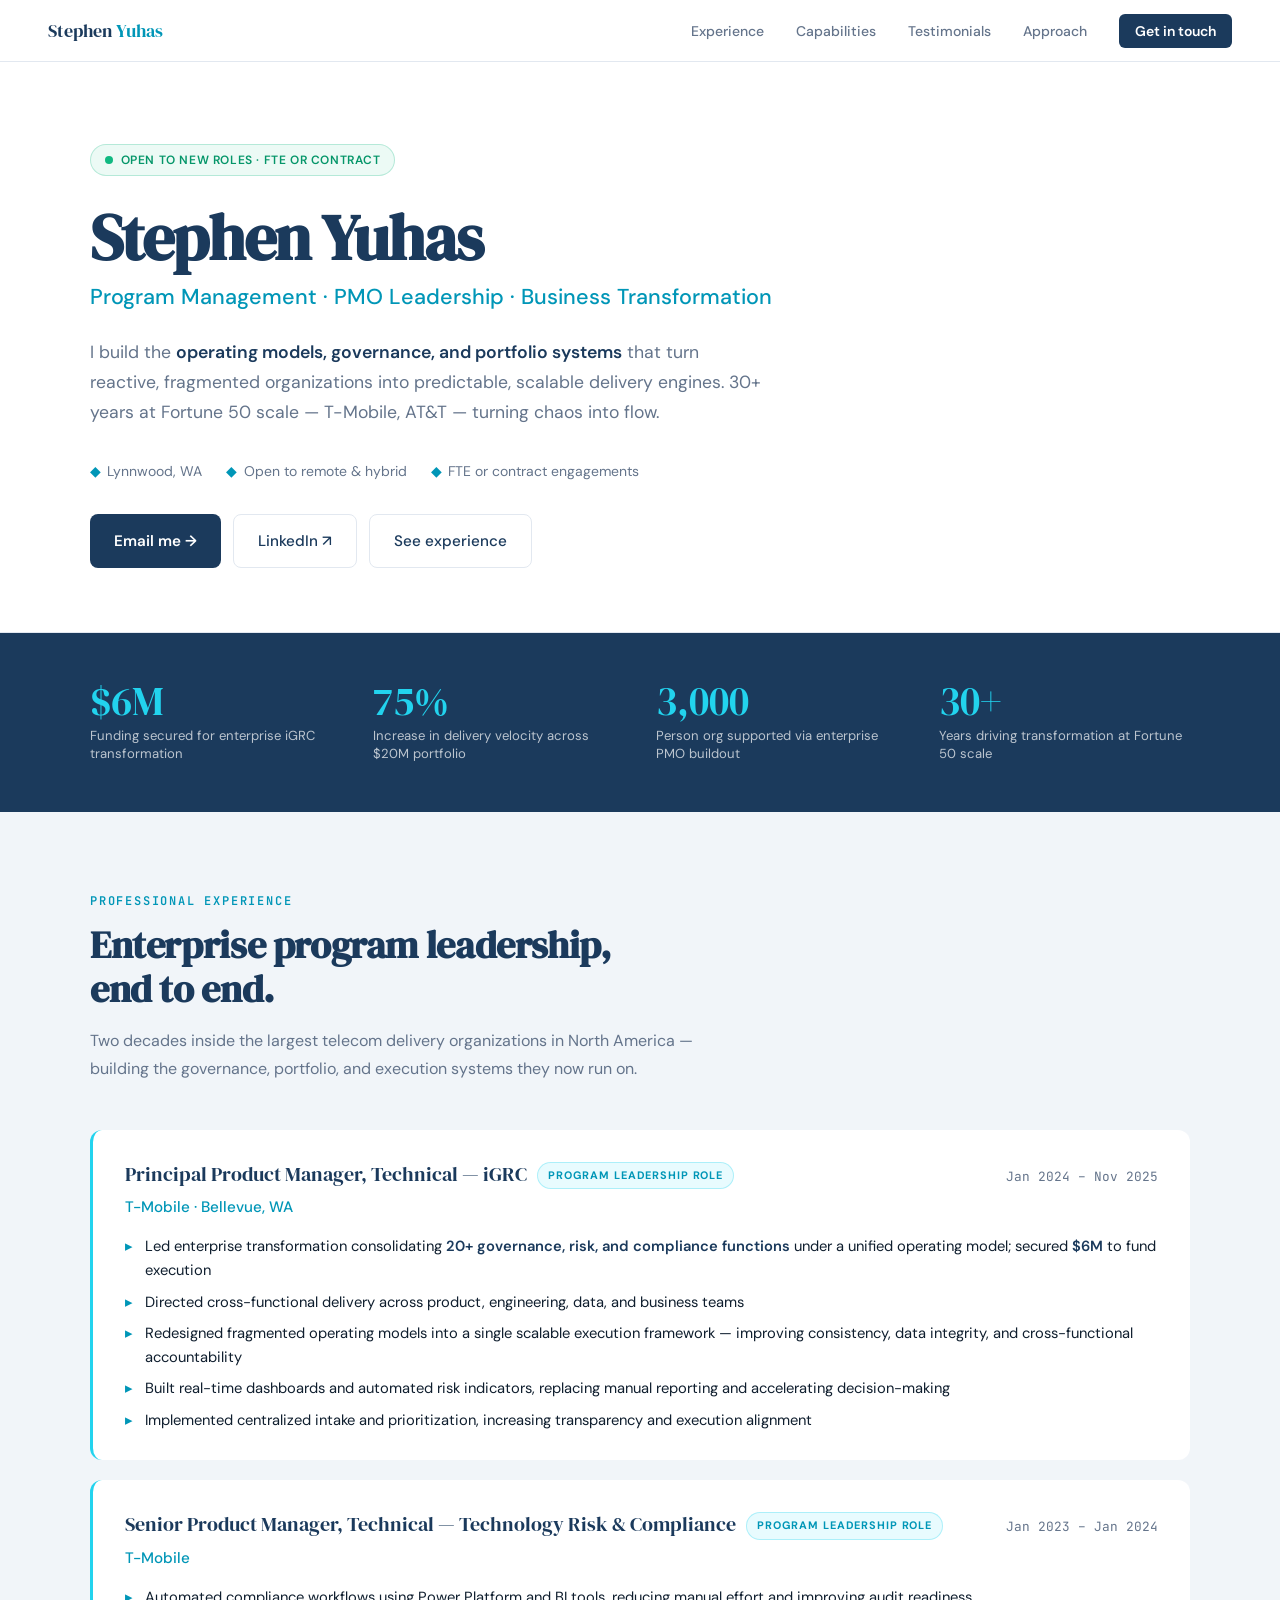
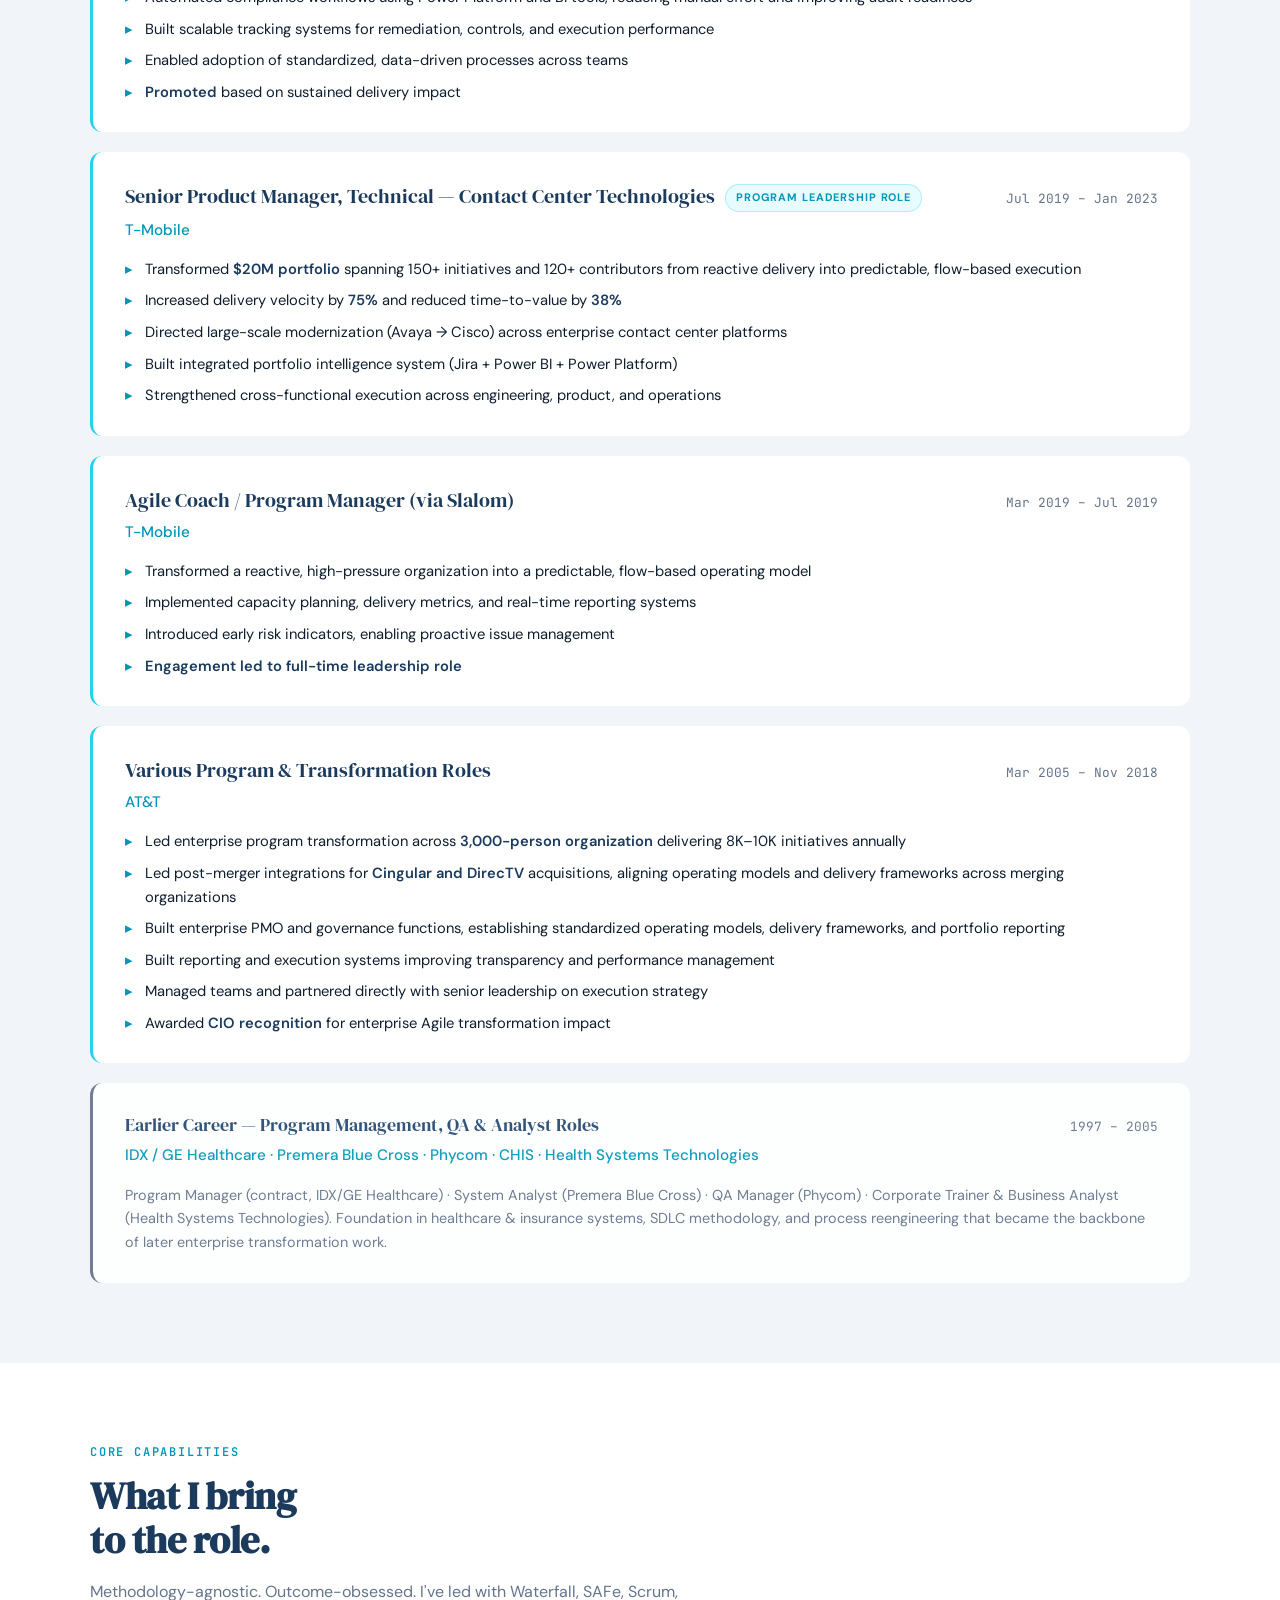
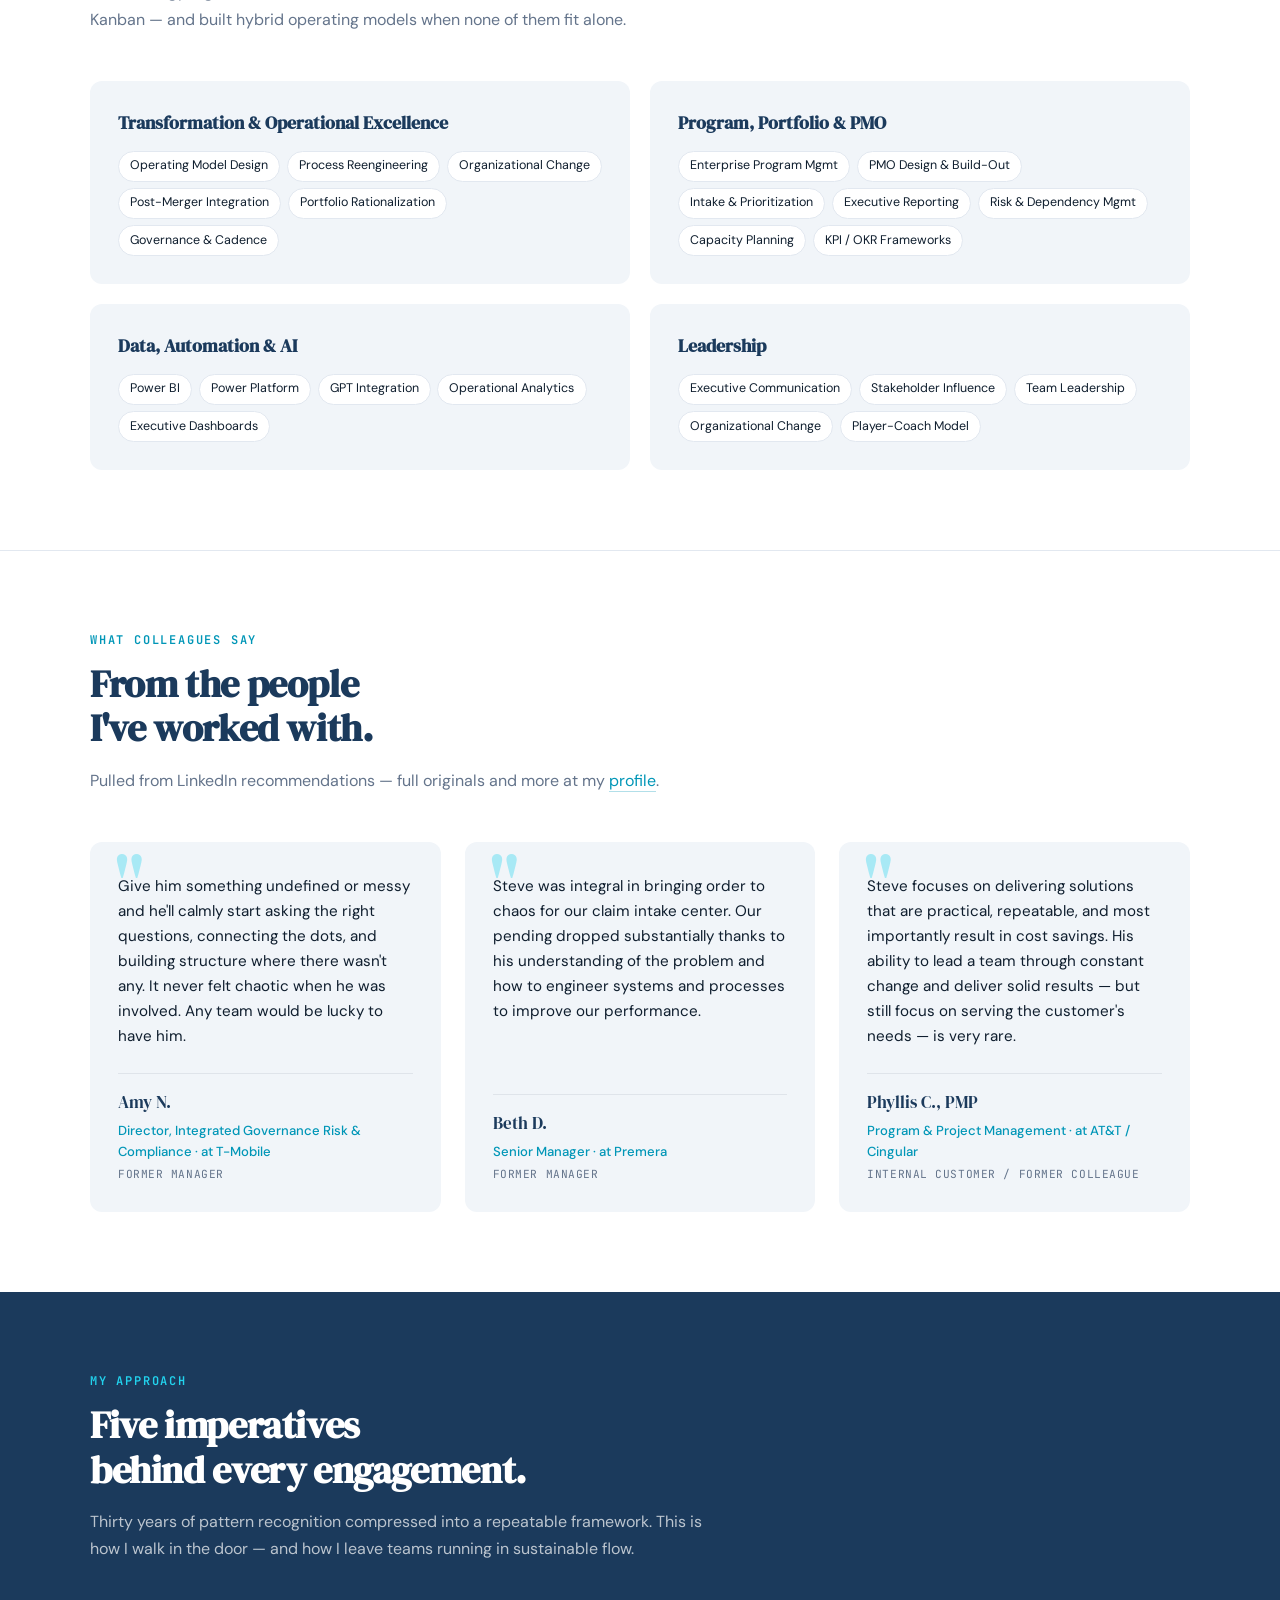
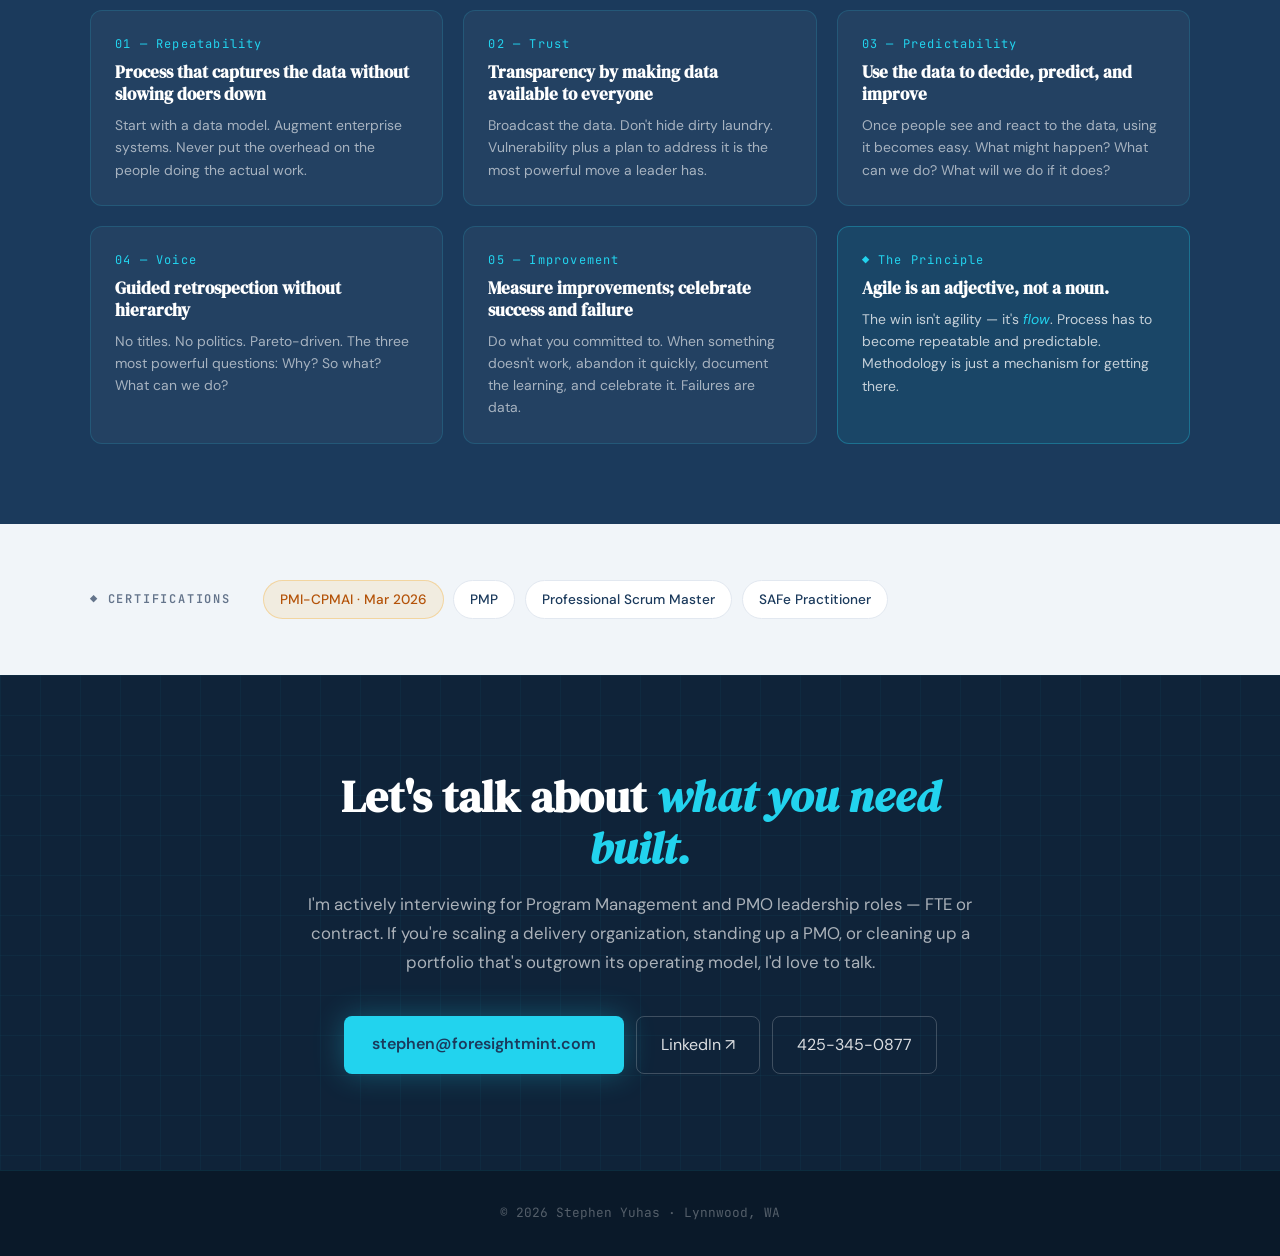
==== index.html @ edd04abf "Rebrand: personal site for job search" ====
<!DOCTYPE html>
<html lang="en">
<head>
<meta charset="UTF-8">
<meta name="viewport" content="width=device-width, initial-scale=1.0">
<title>Stephen Yuhas — Program Management & PMO Leadership</title>
<link rel="preconnect" href="https://fonts.googleapis.com">
<link rel="preconnect" href="https://fonts.gstatic.com" crossorigin>
<link href="https://fonts.googleapis.com/css2?family=DM+Serif+Display:ital@0;1&family=DM+Sans:wght@300;400;500;600;700&family=JetBrains+Mono:wght@400;600&display=swap" rel="stylesheet">
<style>
  :root {
    --navy: #1B3A5C;
    --navy-deep: #0F2339;
    --navy-light: #234870;
    --cyan: #22D3EE;
    --cyan-dark: #0096B7;
    --amber: #F59E0B;
    --ice: #F1F5F9;
    --white: #FFFFFF;
    --text: #0F1E2E;
    --muted: #64748B;
    --border: #E2E8F0;
  }
  * { margin: 0; padding: 0; box-sizing: border-box; }
  html { scroll-behavior: smooth; }
  body {
    font-family: 'DM Sans', sans-serif;
    color: var(--text);
    background: var(--white);
    line-height: 1.6;
  }

  /* NAV */
  nav {
    position: fixed; top: 0; left: 0; right: 0; z-index: 100;
    display: flex; align-items: center; justify-content: space-between;
    padding: 1rem 3rem;
    background: rgba(255,255,255,0.92);
    backdrop-filter: blur(12px);
    border-bottom: 1px solid var(--border);
  }
  .nav-logo {
    font-family: 'DM Serif Display', serif;
    font-size: 1.15rem;
    color: var(--navy);
    text-decoration: none;
  }
  .nav-logo span { color: var(--cyan-dark); }
  .nav-links { display: flex; gap: 2rem; list-style: none; align-items: center; }
  .nav-links a {
    color: var(--muted);
    text-decoration: none;
    font-size: 0.875rem;
    font-weight: 500;
    transition: color 0.2s;
  }
  .nav-links a:hover { color: var(--navy); }
  .nav-cta {
    background: var(--navy);
    color: var(--white) !important;
    padding: 0.5rem 1rem;
    border-radius: 6px;
    font-weight: 600 !important;
  }
  .nav-cta:hover { background: var(--cyan-dark) !important; color: var(--white) !important; }

  /* HERO */
  .hero {
    padding: 9rem 3rem 4rem;
    background: var(--white);
    border-bottom: 1px solid var(--border);
  }
  .hero-inner { max-width: 1100px; margin: 0 auto; }
  .availability {
    display: inline-flex;
    align-items: center;
    gap: 0.5rem;
    background: rgba(16,185,129,0.08);
    border: 1px solid rgba(16,185,129,0.25);
    color: #059669;
    padding: 0.35rem 0.85rem;
    border-radius: 100px;
    font-size: 0.75rem;
    font-weight: 600;
    letter-spacing: 0.05em;
    text-transform: uppercase;
    margin-bottom: 1.75rem;
  }
  .availability::before {
    content: '';
    width: 8px; height: 8px;
    background: #10B981;
    border-radius: 50%;
    animation: pulse 2s infinite;
  }
  @keyframes pulse {
    0%, 100% { opacity: 1; }
    50% { opacity: 0.4; }
  }
  .hero-name {
    font-family: 'DM Serif Display', serif;
    font-size: clamp(2.8rem, 5vw, 4.2rem);
    color: var(--navy);
    line-height: 1.05;
    margin-bottom: 0.5rem;
    letter-spacing: -0.02em;
  }
  .hero-tagline {
    font-size: clamp(1.1rem, 1.8vw, 1.35rem);
    color: var(--cyan-dark);
    font-weight: 500;
    margin-bottom: 1.5rem;
  }
  .hero-pitch {
    font-size: 1.1rem;
    color: var(--muted);
    max-width: 680px;
    line-height: 1.7;
    margin-bottom: 2rem;
  }
  .hero-pitch strong { color: var(--navy); font-weight: 600; }
  .hero-meta {
    display: flex;
    gap: 1.5rem;
    flex-wrap: wrap;
    font-size: 0.875rem;
    color: var(--muted);
    margin-bottom: 2rem;
  }
  .hero-meta span { display: flex; align-items: center; gap: 0.4rem; }
  .hero-meta .dot { color: var(--cyan-dark); }
  .hero-cta { display: flex; gap: 0.75rem; flex-wrap: wrap; }
  .btn-primary {
    display: inline-flex; align-items: center; gap: 0.5rem;
    background: var(--navy);
    color: var(--white);
    padding: 0.85rem 1.5rem;
    border-radius: 8px;
    font-weight: 600;
    text-decoration: none;
    transition: all 0.2s;
    font-size: 0.95rem;
  }
  .btn-primary:hover { background: var(--cyan-dark); transform: translateY(-1px); }
  .btn-secondary {
    display: inline-flex; align-items: center; gap: 0.5rem;
    background: transparent;
    color: var(--navy);
    border: 1px solid var(--border);
    padding: 0.85rem 1.5rem;
    border-radius: 8px;
    font-weight: 500;
    text-decoration: none;
    transition: all 0.2s;
    font-size: 0.95rem;
  }
  .btn-secondary:hover { border-color: var(--navy); }

  /* METRICS BAR */
  .metrics {
    background: var(--navy);
    padding: 3rem;
  }
  .metrics-inner {
    max-width: 1100px;
    margin: 0 auto;
    display: grid;
    grid-template-columns: repeat(4, 1fr);
    gap: 2rem;
  }
  .metric-num {
    font-family: 'DM Serif Display', serif;
    font-size: 2.5rem;
    color: var(--cyan);
    line-height: 1;
    margin-bottom: 0.4rem;
  }
  .metric-label {
    font-size: 0.82rem;
    color: rgba(255,255,255,0.7);
    line-height: 1.4;
  }

  /* SECTIONS */
  section { padding: 5rem 3rem; }
  .section-inner { max-width: 1100px; margin: 0 auto; }
  .section-label {
    font-family: 'JetBrains Mono', monospace;
    font-size: 0.75rem;
    font-weight: 600;
    letter-spacing: 0.15em;
    text-transform: uppercase;
    color: var(--cyan-dark);
    margin-bottom: 0.75rem;
  }
  .section-title {
    font-family: 'DM Serif Display', serif;
    font-size: clamp(1.8rem, 3vw, 2.4rem);
    color: var(--navy);
    line-height: 1.15;
    margin-bottom: 1rem;
    letter-spacing: -0.01em;
  }
  .section-sub {
    font-size: 1rem;
    color: var(--muted);
    max-width: 620px;
    line-height: 1.7;
    margin-bottom: 3rem;
  }

  /* EXPERIENCE TIMELINE */
  .exp { background: var(--ice); }
  .exp-list { display: flex; flex-direction: column; gap: 1.25rem; }
  .exp-item {
    background: var(--white);
    border-radius: 12px;
    padding: 1.75rem 2rem;
    border-left: 3px solid var(--cyan);
    transition: box-shadow 0.2s, transform 0.2s;
  }
  .exp-item:hover { box-shadow: 0 8px 28px rgba(15,30,50,0.08); transform: translateY(-1px); }
  .exp-header {
    display: flex;
    justify-content: space-between;
    align-items: baseline;
    flex-wrap: wrap;
    gap: 0.5rem;
    margin-bottom: 0.25rem;
  }
  .exp-role {
    font-family: 'DM Serif Display', serif;
    font-size: 1.25rem;
    color: var(--navy);
    display: inline-flex;
    align-items: baseline;
    flex-wrap: wrap;
    gap: 0.6rem;
  }
  .role-tag {
    display: inline-block;
    font-family: 'DM Sans', sans-serif;
    font-size: 0.68rem;
    font-weight: 700;
    letter-spacing: 0.08em;
    text-transform: uppercase;
    color: var(--cyan-dark);
    background: rgba(34,211,238,0.1);
    border: 1px solid rgba(34,211,238,0.3);
    padding: 0.25rem 0.65rem;
    border-radius: 100px;
    vertical-align: middle;
    position: relative;
    top: -2px;
  }
  .exp-dates {
    font-family: 'JetBrains Mono', monospace;
    font-size: 0.8rem;
    color: var(--muted);
  }
  .exp-company {
    font-size: 0.95rem;
    color: var(--cyan-dark);
    font-weight: 500;
    margin-bottom: 1rem;
  }
  .exp-bullets {
    list-style: none;
    display: flex;
    flex-direction: column;
    gap: 0.5rem;
  }
  .exp-bullets li {
    font-size: 0.92rem;
    color: var(--text);
    line-height: 1.6;
    padding-left: 1.25rem;
    position: relative;
  }
  .exp-bullets li::before {
    content: '▸';
    position: absolute;
    left: 0;
    color: var(--cyan-dark);
  }
  .exp-bullets strong { color: var(--navy); font-weight: 600; }

  .exp-item.earlier {
    border-left-color: var(--muted);
    opacity: 0.92;
  }
  .exp-item.earlier .exp-role {
    font-size: 1.1rem;
    color: var(--navy-light);
  }
  .exp-earlier-summary {
    font-size: 0.9rem;
    color: var(--muted);
    line-height: 1.65;
  }

  /* CAPABILITIES */
  .cap { background: var(--white); }
  .cap-grid {
    display: grid;
    grid-template-columns: repeat(2, 1fr);
    gap: 1.25rem;
  }
  .cap-card {
    background: var(--ice);
    border-radius: 12px;
    padding: 1.75rem;
    transition: all 0.2s;
  }
  .cap-card:hover { background: var(--white); box-shadow: 0 4px 20px rgba(15,30,50,0.06); }
  .cap-card h3 {
    font-family: 'DM Serif Display', serif;
    font-size: 1.1rem;
    color: var(--navy);
    margin-bottom: 0.85rem;
  }
  .cap-card .tags {
    display: flex;
    flex-wrap: wrap;
    gap: 0.4rem;
  }
  .cap-card .tag {
    font-size: 0.78rem;
    color: var(--text);
    background: var(--white);
    border: 1px solid var(--border);
    padding: 0.28rem 0.7rem;
    border-radius: 100px;
  }

  /* TESTIMONIALS */
  .testim { background: var(--white); border-top: 1px solid var(--border); }
  .testim-link {
    color: var(--cyan-dark);
    text-decoration: none;
    border-bottom: 1px solid rgba(0,150,183,0.3);
    transition: border-color 0.2s;
  }
  .testim-link:hover { border-bottom-color: var(--cyan-dark); }
  .testim-grid {
    display: grid;
    grid-template-columns: repeat(3, 1fr);
    gap: 1.5rem;
    margin-top: 1rem;
  }
  .testim-card {
    background: var(--ice);
    border-radius: 12px;
    padding: 2rem 1.75rem 1.75rem;
    position: relative;
    transition: box-shadow 0.2s, transform 0.2s;
    display: flex;
    flex-direction: column;
  }
  .testim-card:hover {
    box-shadow: 0 8px 28px rgba(15,30,50,0.08);
    transform: translateY(-2px);
  }
  .testim-mark {
    position: absolute;
    top: 0.25rem;
    left: 1.5rem;
    font-family: 'DM Serif Display', serif;
    font-size: 4.5rem;
    color: var(--cyan);
    line-height: 1;
    opacity: 0.35;
    pointer-events: none;
  }
  .testim-card blockquote {
    font-size: 0.95rem;
    color: var(--text);
    line-height: 1.65;
    margin: 0 0 1.5rem 0;
    position: relative;
    flex-grow: 1;
  }
  .testim-card figcaption {
    border-top: 1px solid rgba(15,30,50,0.08);
    padding-top: 1rem;
  }
  .testim-name {
    font-family: 'DM Serif Display', serif;
    font-size: 1.05rem;
    color: var(--navy);
    margin-bottom: 0.2rem;
  }
  .testim-title {
    font-size: 0.82rem;
    color: var(--cyan-dark);
    font-weight: 500;
    margin-bottom: 0.25rem;
  }
  .testim-rel {
    font-family: 'JetBrains Mono', monospace;
    font-size: 0.7rem;
    color: var(--muted);
    letter-spacing: 0.05em;
    text-transform: uppercase;
  }

  /* PHILOSOPHY (compressed) */
  .phil {
    background: var(--navy);
    color: var(--white);
  }
  .phil .section-title { color: var(--white); }
  .phil .section-sub { color: rgba(255,255,255,0.7); }
  .phil-grid {
    display: grid;
    grid-template-columns: repeat(3, 1fr);
    gap: 1.25rem;
    margin-top: 1rem;
  }
  .phil-card {
    background: rgba(255,255,255,0.04);
    border: 1px solid rgba(34,211,238,0.15);
    border-radius: 12px;
    padding: 1.5rem;
    transition: border-color 0.2s;
  }
  .phil-card:hover { border-color: rgba(34,211,238,0.4); }
  .phil-card .num {
    font-family: 'JetBrains Mono', monospace;
    font-size: 0.75rem;
    color: var(--cyan);
    margin-bottom: 0.5rem;
    letter-spacing: 0.1em;
  }
  .phil-card h3 {
    font-family: 'DM Serif Display', serif;
    font-size: 1.05rem;
    color: var(--white);
    margin-bottom: 0.5rem;
    line-height: 1.3;
  }
  .phil-card p {
    font-size: 0.87rem;
    color: rgba(255,255,255,0.6);
    line-height: 1.6;
  }

  /* CERTS */
  .certs { background: var(--ice); padding: 3.5rem 3rem; }
  .certs-inner {
    max-width: 1100px;
    margin: 0 auto;
    display: flex;
    align-items: center;
    gap: 2rem;
    flex-wrap: wrap;
  }
  .certs-label {
    font-family: 'JetBrains Mono', monospace;
    font-size: 0.75rem;
    letter-spacing: 0.15em;
    text-transform: uppercase;
    color: var(--muted);
    font-weight: 600;
  }
  .cert-pills {
    display: flex;
    gap: 0.6rem;
    flex-wrap: wrap;
  }
  .cert-pill {
    background: var(--white);
    border: 1px solid var(--border);
    padding: 0.5rem 1rem;
    border-radius: 100px;
    font-size: 0.85rem;
    color: var(--navy);
    font-weight: 500;
  }
  .cert-pill.new {
    background: rgba(245,158,11,0.1);
    border-color: rgba(245,158,11,0.3);
    color: #B45309;
  }

  /* CONTACT */
  .contact {
    background: var(--navy-deep);
    text-align: center;
    padding: 6rem 3rem;
    position: relative;
    overflow: hidden;
  }
  .contact::before {
    content: '';
    position: absolute; inset: 0;
    background-image:
      linear-gradient(rgba(34,211,238,0.04) 1px, transparent 1px),
      linear-gradient(90deg, rgba(34,211,238,0.04) 1px, transparent 1px);
    background-size: 40px 40px;
  }
  .contact-inner { position: relative; max-width: 700px; margin: 0 auto; }
  .contact h2 {
    font-family: 'DM Serif Display', serif;
    font-size: clamp(2rem, 3.5vw, 2.8rem);
    color: var(--white);
    margin-bottom: 1rem;
    line-height: 1.15;
  }
  .contact h2 em { color: var(--cyan); font-style: italic; }
  .contact p {
    color: rgba(255,255,255,0.65);
    font-size: 1.05rem;
    margin-bottom: 2.5rem;
    line-height: 1.7;
  }
  .contact-buttons {
    display: flex;
    gap: 0.75rem;
    justify-content: center;
    flex-wrap: wrap;
  }
  .btn-contact-primary {
    background: var(--cyan);
    color: var(--navy);
    padding: 0.95rem 1.75rem;
    border-radius: 8px;
    font-weight: 600;
    text-decoration: none;
    box-shadow: 0 0 30px rgba(34,211,238,0.3);
    transition: transform 0.2s;
  }
  .btn-contact-primary:hover { transform: translateY(-2px); }
  .btn-contact-ghost {
    border: 1px solid rgba(255,255,255,0.2);
    color: rgba(255,255,255,0.85);
    padding: 0.95rem 1.5rem;
    border-radius: 8px;
    text-decoration: none;
    transition: all 0.2s;
  }
  .btn-contact-ghost:hover { border-color: var(--cyan); color: var(--cyan); }

  /* FOOTER */
  footer {
    background: #0A1929;
    padding: 2rem 3rem;
    border-top: 1px solid rgba(34,211,238,0.1);
    text-align: center;
  }
  footer p {
    font-size: 0.8rem;
    color: rgba(255,255,255,0.3);
    font-family: 'JetBrains Mono', monospace;
  }

  @media (max-width: 900px) {
    nav { padding: 1rem 1.5rem; }
    .nav-links li:not(:last-child) { display: none; }
    section, .hero, .metrics, .contact, .certs { padding-left: 1.5rem; padding-right: 1.5rem; }
    .hero { padding-top: 7rem; padding-bottom: 3rem; }
    .metrics-inner { grid-template-columns: repeat(2, 1fr); gap: 1.5rem; }
    .cap-grid, .phil-grid, .testim-grid { grid-template-columns: 1fr; }
    .exp-header { flex-direction: column; align-items: flex-start; }
  }
</style>
</head>
<body>

<nav>
  <a href="#" class="nav-logo">Stephen <span>Yuhas</span></a>
  <ul class="nav-links">
    <li><a href="#experience">Experience</a></li>
    <li><a href="#capabilities">Capabilities</a></li>
    <li><a href="#testimonials">Testimonials</a></li>
    <li><a href="#approach">Approach</a></li>
    <li><a href="#contact" class="nav-cta">Get in touch</a></li>
  </ul>
</nav>

<!-- HERO -->
<section class="hero">
  <div class="hero-inner">
    <div class="availability">Open to new roles · FTE or contract</div>
    <h1 class="hero-name">Stephen Yuhas</h1>
    <div class="hero-tagline">Program Management · PMO Leadership · Business Transformation</div>
    <p class="hero-pitch">
      I build the <strong>operating models, governance, and portfolio systems</strong> that turn reactive, fragmented organizations into predictable, scalable delivery engines. 30+ years at Fortune 50 scale — T-Mobile, AT&amp;T — turning chaos into flow.
    </p>
    <div class="hero-meta">
      <span><span class="dot">◆</span> Lynnwood, WA</span>
      <span><span class="dot">◆</span> Open to remote &amp; hybrid</span>
      <span><span class="dot">◆</span> FTE or contract engagements</span>
    </div>
    <div class="hero-cta">
      <a href="mailto:stephen@foresightmint.com" class="btn-primary">Email me →</a>
      <a href="https://www.linkedin.com/in/stephen-yuhas-6923614/" class="btn-secondary" target="_blank">LinkedIn ↗</a>
      <a href="#experience" class="btn-secondary">See experience</a>
    </div>
  </div>
</section>

<!-- METRICS -->
<div class="metrics">
  <div class="metrics-inner">
    <div>
      <div class="metric-num">$6M</div>
      <div class="metric-label">Funding secured for enterprise iGRC transformation</div>
    </div>
    <div>
      <div class="metric-num">75%</div>
      <div class="metric-label">Increase in delivery velocity across $20M portfolio</div>
    </div>
    <div>
      <div class="metric-num">3,000</div>
      <div class="metric-label">Person org supported via enterprise PMO buildout</div>
    </div>
    <div>
      <div class="metric-num">30+</div>
      <div class="metric-label">Years driving transformation at Fortune 50 scale</div>
    </div>
  </div>
</div>

<!-- EXPERIENCE -->
<section class="exp" id="experience">
  <div class="section-inner">
    <div class="section-label">Professional Experience</div>
    <h2 class="section-title">Enterprise program leadership,<br>end to end.</h2>
    <p class="section-sub">Two decades inside the largest telecom delivery organizations in North America — building the governance, portfolio, and execution systems they now run on.</p>

    <div class="exp-list">
      <div class="exp-item">
        <div class="exp-header">
          <div class="exp-role">Principal Product Manager, Technical — iGRC <span class="role-tag">Program Leadership role</span></div>
          <div class="exp-dates">Jan 2024 – Nov 2025</div>
        </div>
        <div class="exp-company">T-Mobile · Bellevue, WA</div>
        <ul class="exp-bullets">
          <li>Led enterprise transformation consolidating <strong>20+ governance, risk, and compliance functions</strong> under a unified operating model; secured <strong>$6M</strong> to fund execution</li>
          <li>Directed cross-functional delivery across product, engineering, data, and business teams</li>
          <li>Redesigned fragmented operating models into a single scalable execution framework — improving consistency, data integrity, and cross-functional accountability</li>
          <li>Built real-time dashboards and automated risk indicators, replacing manual reporting and accelerating decision-making</li>
          <li>Implemented centralized intake and prioritization, increasing transparency and execution alignment</li>
        </ul>
      </div>

      <div class="exp-item">
        <div class="exp-header">
          <div class="exp-role">Senior Product Manager, Technical — Technology Risk &amp; Compliance <span class="role-tag">Program Leadership role</span></div>
          <div class="exp-dates">Jan 2023 – Jan 2024</div>
        </div>
        <div class="exp-company">T-Mobile</div>
        <ul class="exp-bullets">
          <li>Automated compliance workflows using Power Platform and BI tools, reducing manual effort and improving audit readiness</li>
          <li>Built scalable tracking systems for remediation, controls, and execution performance</li>
          <li>Enabled adoption of standardized, data-driven processes across teams</li>
          <li><strong>Promoted</strong> based on sustained delivery impact</li>
        </ul>
      </div>

      <div class="exp-item">
        <div class="exp-header">
          <div class="exp-role">Senior Product Manager, Technical — Contact Center Technologies <span class="role-tag">Program Leadership role</span></div>
          <div class="exp-dates">Jul 2019 – Jan 2023</div>
        </div>
        <div class="exp-company">T-Mobile</div>
        <ul class="exp-bullets">
          <li>Transformed <strong>$20M portfolio</strong> spanning 150+ initiatives and 120+ contributors from reactive delivery into predictable, flow-based execution</li>
          <li>Increased delivery velocity by <strong>75%</strong> and reduced time-to-value by <strong>38%</strong></li>
          <li>Directed large-scale modernization (Avaya → Cisco) across enterprise contact center platforms</li>
          <li>Built integrated portfolio intelligence system (Jira + Power BI + Power Platform)</li>
          <li>Strengthened cross-functional execution across engineering, product, and operations</li>
        </ul>
      </div>

      <div class="exp-item">
        <div class="exp-header">
          <div class="exp-role">Agile Coach / Program Manager (via Slalom)</div>
          <div class="exp-dates">Mar 2019 – Jul 2019</div>
        </div>
        <div class="exp-company">T-Mobile</div>
        <ul class="exp-bullets">
          <li>Transformed a reactive, high-pressure organization into a predictable, flow-based operating model</li>
          <li>Implemented capacity planning, delivery metrics, and real-time reporting systems</li>
          <li>Introduced early risk indicators, enabling proactive issue management</li>
          <li><strong>Engagement led to full-time leadership role</strong></li>
        </ul>
      </div>

      <div class="exp-item">
        <div class="exp-header">
          <div class="exp-role">Various Program &amp; Transformation Roles</div>
          <div class="exp-dates">Mar 2005 – Nov 2018</div>
        </div>
        <div class="exp-company">AT&amp;T</div>
        <ul class="exp-bullets">
          <li>Led enterprise program transformation across <strong>3,000-person organization</strong> delivering 8K–10K initiatives annually</li>
          <li>Led post-merger integrations for <strong>Cingular and DirecTV</strong> acquisitions, aligning operating models and delivery frameworks across merging organizations</li>
          <li>Built enterprise PMO and governance functions, establishing standardized operating models, delivery frameworks, and portfolio reporting</li>
          <li>Built reporting and execution systems improving transparency and performance management</li>
          <li>Managed teams and partnered directly with senior leadership on execution strategy</li>
          <li>Awarded <strong>CIO recognition</strong> for enterprise Agile transformation impact</li>
        </ul>
      </div>

      <div class="exp-item earlier">
        <div class="exp-header">
          <div class="exp-role">Earlier Career — Program Management, QA &amp; Analyst Roles</div>
          <div class="exp-dates">1997 – 2005</div>
        </div>
        <div class="exp-company">IDX / GE Healthcare · Premera Blue Cross · Phycom · CHIS · Health Systems Technologies</div>
        <p class="exp-earlier-summary">
          Program Manager (contract, IDX/GE Healthcare) · System Analyst (Premera Blue Cross) · QA Manager (Phycom) · Corporate Trainer &amp; Business Analyst (Health Systems Technologies). Foundation in healthcare &amp; insurance systems, SDLC methodology, and process reengineering that became the backbone of later enterprise transformation work.
        </p>
      </div>
    </div>
  </div>
</section>

<!-- CAPABILITIES -->
<section class="cap" id="capabilities">
  <div class="section-inner">
    <div class="section-label">Core Capabilities</div>
    <h2 class="section-title">What I bring<br>to the role.</h2>
    <p class="section-sub">Methodology-agnostic. Outcome-obsessed. I've led with Waterfall, SAFe, Scrum, Kanban — and built hybrid operating models when none of them fit alone.</p>

    <div class="cap-grid">
      <div class="cap-card">
        <h3>Transformation &amp; Operational Excellence</h3>
        <div class="tags">
          <span class="tag">Operating Model Design</span>
          <span class="tag">Process Reengineering</span>
          <span class="tag">Organizational Change</span>
          <span class="tag">Post-Merger Integration</span>
          <span class="tag">Portfolio Rationalization</span>
          <span class="tag">Governance &amp; Cadence</span>
        </div>
      </div>
      <div class="cap-card">
        <h3>Program, Portfolio &amp; PMO</h3>
        <div class="tags">
          <span class="tag">Enterprise Program Mgmt</span>
          <span class="tag">PMO Design &amp; Build-Out</span>
          <span class="tag">Intake &amp; Prioritization</span>
          <span class="tag">Executive Reporting</span>
          <span class="tag">Risk &amp; Dependency Mgmt</span>
          <span class="tag">Capacity Planning</span>
          <span class="tag">KPI / OKR Frameworks</span>
        </div>
      </div>
      <div class="cap-card">
        <h3>Data, Automation &amp; AI</h3>
        <div class="tags">
          <span class="tag">Power BI</span>
          <span class="tag">Power Platform</span>
          <span class="tag">GPT Integration</span>
          <span class="tag">Operational Analytics</span>
          <span class="tag">Executive Dashboards</span>
        </div>
      </div>
      <div class="cap-card">
        <h3>Leadership</h3>
        <div class="tags">
          <span class="tag">Executive Communication</span>
          <span class="tag">Stakeholder Influence</span>
          <span class="tag">Team Leadership</span>
          <span class="tag">Organizational Change</span>
          <span class="tag">Player-Coach Model</span>
        </div>
      </div>
    </div>
  </div>
</section>

<!-- TESTIMONIALS -->
<section class="testim" id="testimonials">
  <div class="section-inner">
    <div class="section-label">What colleagues say</div>
    <h2 class="section-title">From the people<br>I've worked with.</h2>
    <p class="section-sub">Pulled from LinkedIn recommendations — full originals and more at my <a href="https://www.linkedin.com/in/stephen-yuhas-6923614/details/recommendations/" target="_blank" class="testim-link">profile</a>.</p>

    <div class="testim-grid">
      <figure class="testim-card">
        <div class="testim-mark">"</div>
        <blockquote>Give him something undefined or messy and he'll calmly start asking the right questions, connecting the dots, and building structure where there wasn't any. It never felt chaotic when he was involved. Any team would be lucky to have him.</blockquote>
        <figcaption>
          <div class="testim-name">Amy N.</div>
          <div class="testim-title">Director, Integrated Governance Risk &amp; Compliance · at T-Mobile</div>
          <div class="testim-rel">Former Manager</div>
        </figcaption>
      </figure>

      <figure class="testim-card">
        <div class="testim-mark">"</div>
        <blockquote>Steve was integral in bringing order to chaos for our claim intake center. Our pending dropped substantially thanks to his understanding of the problem and how to engineer systems and processes to improve our performance.</blockquote>
        <figcaption>
          <div class="testim-name">Beth D.</div>
          <div class="testim-title">Senior Manager · at Premera</div>
          <div class="testim-rel">Former Manager</div>
        </figcaption>
      </figure>

      <figure class="testim-card">
        <div class="testim-mark">"</div>
        <blockquote>Steve focuses on delivering solutions that are practical, repeatable, and most importantly result in cost savings. His ability to lead a team through constant change and deliver solid results — but still focus on serving the customer's needs — is very rare.</blockquote>
        <figcaption>
          <div class="testim-name">Phyllis C., PMP</div>
          <div class="testim-title">Program &amp; Project Management · at AT&amp;T / Cingular</div>
          <div class="testim-rel">Internal Customer / Former Colleague</div>
        </figcaption>
      </figure>
    </div>
  </div>
</section>

<!-- APPROACH (compressed philosophy) -->
<section class="phil" id="approach">
  <div class="section-inner">
    <div class="section-label" style="color: var(--cyan);">My Approach</div>
    <h2 class="section-title">Five imperatives<br>behind every engagement.</h2>
    <p class="section-sub">Thirty years of pattern recognition compressed into a repeatable framework. This is how I walk in the door — and how I leave teams running in sustainable flow.</p>

    <div class="phil-grid">
      <div class="phil-card">
        <div class="num">01 — Repeatability</div>
        <h3>Process that captures the data without slowing doers down</h3>
        <p>Start with a data model. Augment enterprise systems. Never put the overhead on the people doing the actual work.</p>
      </div>
      <div class="phil-card">
        <div class="num">02 — Trust</div>
        <h3>Transparency by making data available to everyone</h3>
        <p>Broadcast the data. Don't hide dirty laundry. Vulnerability plus a plan to address it is the most powerful move a leader has.</p>
      </div>
      <div class="phil-card">
        <div class="num">03 — Predictability</div>
        <h3>Use the data to decide, predict, and improve</h3>
        <p>Once people see and react to the data, using it becomes easy. What might happen? What can we do? What will we do if it does?</p>
      </div>
      <div class="phil-card">
        <div class="num">04 — Voice</div>
        <h3>Guided retrospection without hierarchy</h3>
        <p>No titles. No politics. Pareto-driven. The three most powerful questions: Why? So what? What can we do?</p>
      </div>
      <div class="phil-card">
        <div class="num">05 — Improvement</div>
        <h3>Measure improvements; celebrate success and failure</h3>
        <p>Do what you committed to. When something doesn't work, abandon it quickly, document the learning, and celebrate it. Failures are data.</p>
      </div>
      <div class="phil-card" style="background: rgba(34,211,238,0.08); border-color: rgba(34,211,238,0.3);">
        <div class="num" style="color: var(--cyan);">◆ The Principle</div>
        <h3>Agile is an adjective, not a noun.</h3>
        <p style="color: rgba(255,255,255,0.75);">The win isn't agility — it's <em style="color:var(--cyan)">flow</em>. Process has to become repeatable and predictable. Methodology is just a mechanism for getting there.</p>
      </div>
    </div>
  </div>
</section>

<!-- CERTS STRIP -->
<div class="certs">
  <div class="certs-inner">
    <div class="certs-label">◆ Certifications</div>
    <div class="cert-pills">
      <div class="cert-pill new">PMI-CPMAI · Mar 2026</div>
      <div class="cert-pill">PMP</div>
      <div class="cert-pill">Professional Scrum Master</div>
      <div class="cert-pill">SAFe Practitioner</div>
    </div>
  </div>
</div>

<!-- CONTACT -->
<section class="contact" id="contact">
  <div class="contact-inner">
    <h2>Let's talk about <em>what you need built.</em></h2>
    <p>I'm actively interviewing for Program Management and PMO leadership roles — FTE or contract. If you're scaling a delivery organization, standing up a PMO, or cleaning up a portfolio that's outgrown its operating model, I'd love to talk.</p>
    <div class="contact-buttons">
      <a href="mailto:stephen@foresightmint.com" class="btn-contact-primary">stephen@foresightmint.com</a>
      <a href="https://www.linkedin.com/in/stephen-yuhas-6923614/" class="btn-contact-ghost" target="_blank">LinkedIn ↗</a>
      <a href="tel:+14253450877" class="btn-contact-ghost">425-345-0877</a>
    </div>
  </div>
</section>

<footer>
  <p>© 2026 Stephen Yuhas · Lynnwood, WA</p>
</footer>

</body>
</html>
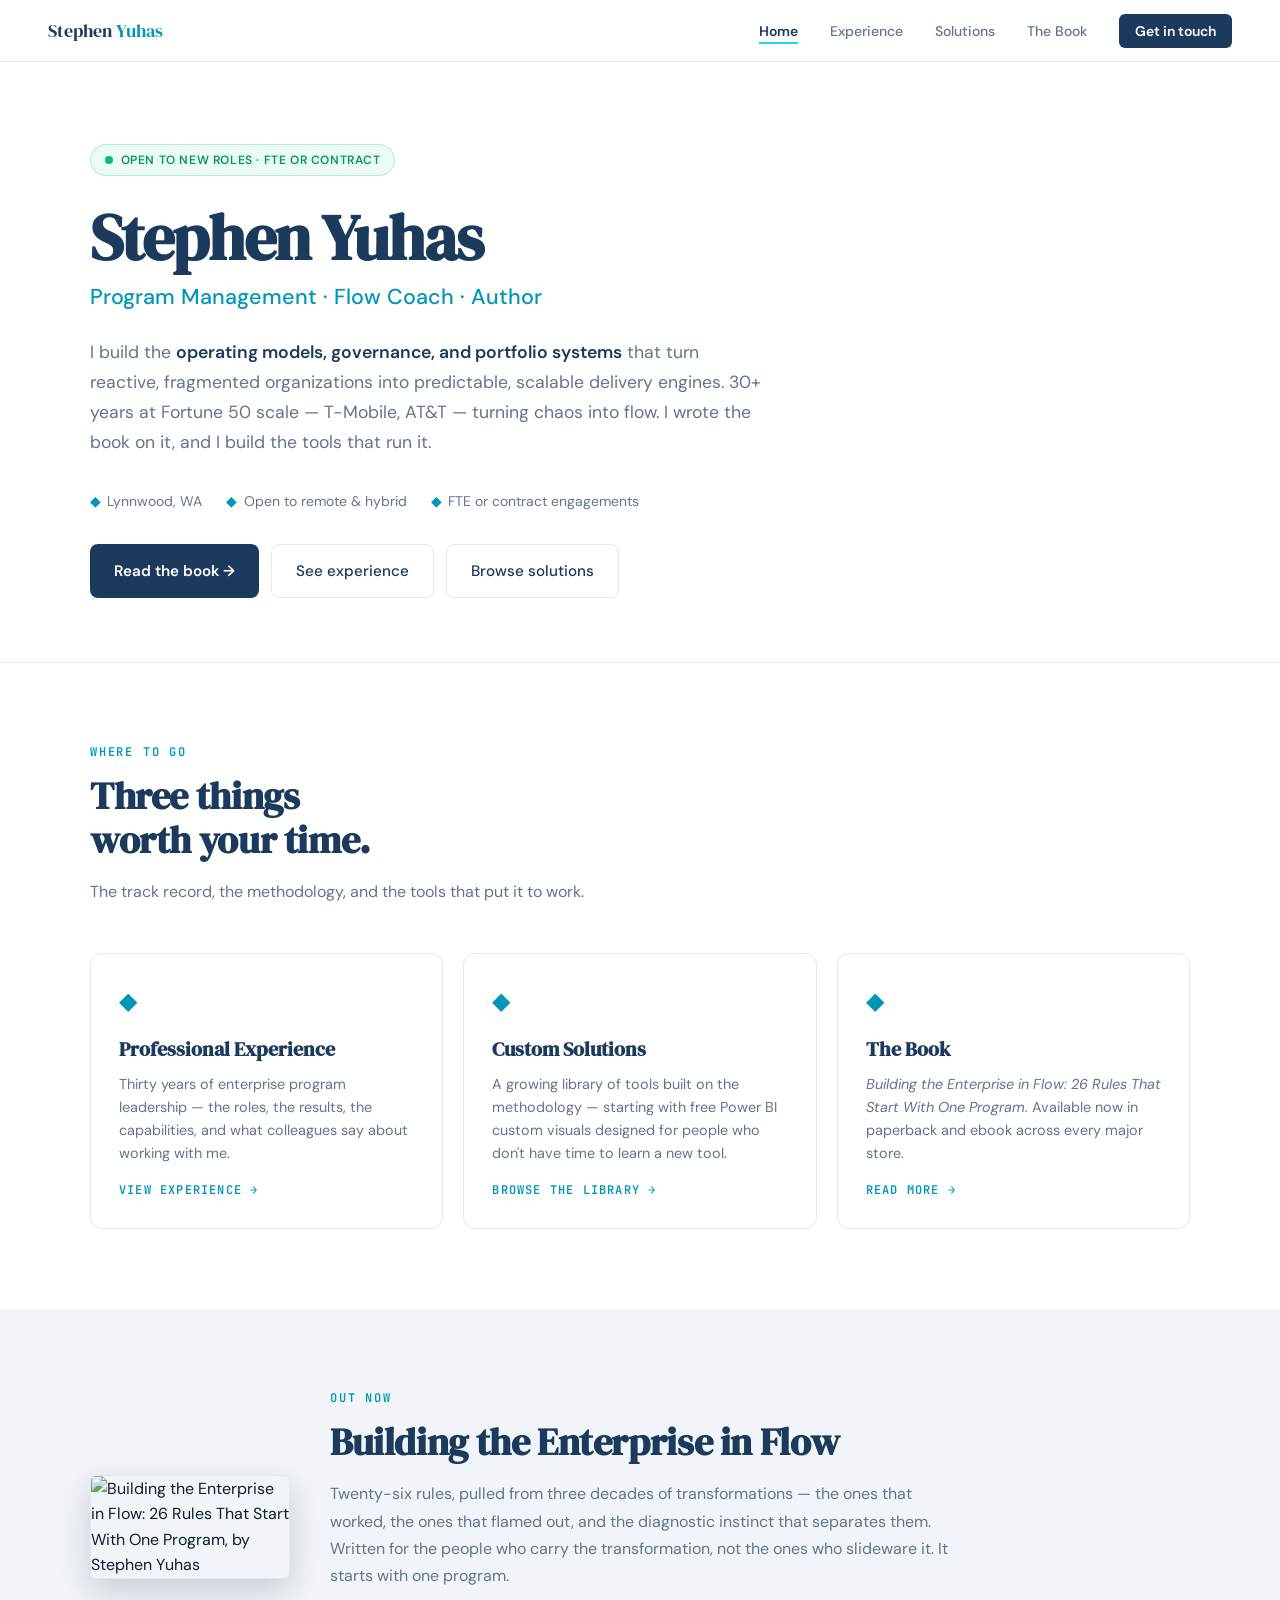
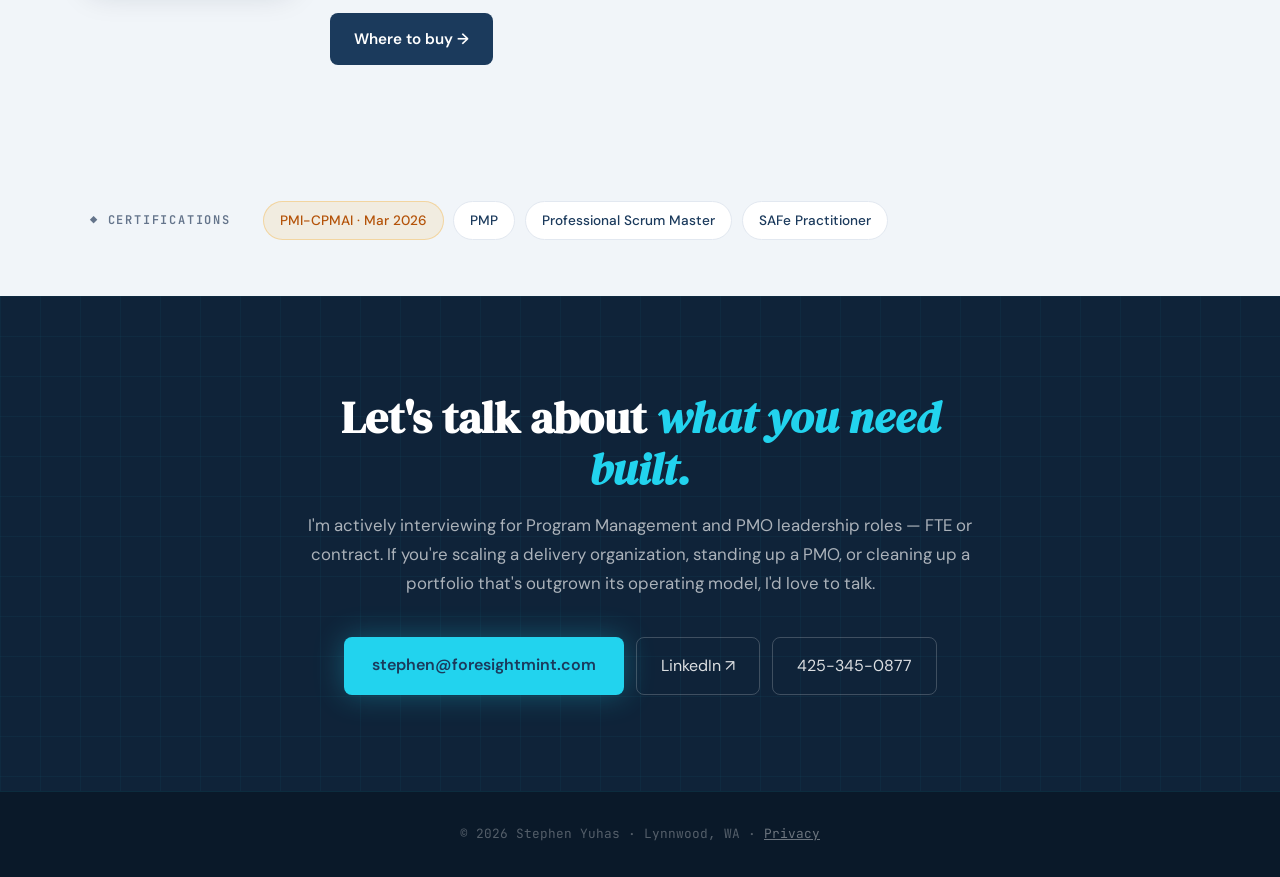
==== commit dd20bc6a: "Add files via upload" ====
--- a/index.html
+++ b/index.html
@@ -3,577 +3,22 @@
 <head>
 <meta charset="UTF-8">
 <meta name="viewport" content="width=device-width, initial-scale=1.0">
-<title>Stephen Yuhas — Program Management & PMO Leadership</title>
+<title>Stephen Yuhas — Program Management, Flow &amp; Transformation</title>
+<meta name="description" content="Stephen Yuhas — 30+ years turning reactive organizations into predictable delivery engines. Author of Building the Enterprise in Flow. Founder of ForesightMint.">
 <link rel="preconnect" href="https://fonts.googleapis.com">
 <link rel="preconnect" href="https://fonts.gstatic.com" crossorigin>
 <link href="https://fonts.googleapis.com/css2?family=DM+Serif+Display:ital@0;1&family=DM+Sans:wght@300;400;500;600;700&family=JetBrains+Mono:wght@400;600&display=swap" rel="stylesheet">
-<style>
-  :root {
-    --navy: #1B3A5C;
-    --navy-deep: #0F2339;
-    --navy-light: #234870;
-    --cyan: #22D3EE;
-    --cyan-dark: #0096B7;
-    --amber: #F59E0B;
-    --ice: #F1F5F9;
-    --white: #FFFFFF;
-    --text: #0F1E2E;
-    --muted: #64748B;
-    --border: #E2E8F0;
-  }
-  * { margin: 0; padding: 0; box-sizing: border-box; }
-  html { scroll-behavior: smooth; }
-  body {
-    font-family: 'DM Sans', sans-serif;
-    color: var(--text);
-    background: var(--white);
-    line-height: 1.6;
-  }
-
-  /* NAV */
-  nav {
-    position: fixed; top: 0; left: 0; right: 0; z-index: 100;
-    display: flex; align-items: center; justify-content: space-between;
-    padding: 1rem 3rem;
-    background: rgba(255,255,255,0.92);
-    backdrop-filter: blur(12px);
-    border-bottom: 1px solid var(--border);
-  }
-  .nav-logo {
-    font-family: 'DM Serif Display', serif;
-    font-size: 1.15rem;
-    color: var(--navy);
-    text-decoration: none;
-  }
-  .nav-logo span { color: var(--cyan-dark); }
-  .nav-links { display: flex; gap: 2rem; list-style: none; align-items: center; }
-  .nav-links a {
-    color: var(--muted);
-    text-decoration: none;
-    font-size: 0.875rem;
-    font-weight: 500;
-    transition: color 0.2s;
-  }
-  .nav-links a:hover { color: var(--navy); }
-  .nav-cta {
-    background: var(--navy);
-    color: var(--white) !important;
-    padding: 0.5rem 1rem;
-    border-radius: 6px;
-    font-weight: 600 !important;
-  }
-  .nav-cta:hover { background: var(--cyan-dark) !important; color: var(--white) !important; }
-
-  /* HERO */
-  .hero {
-    padding: 9rem 3rem 4rem;
-    background: var(--white);
-    border-bottom: 1px solid var(--border);
-  }
-  .hero-inner { max-width: 1100px; margin: 0 auto; }
-  .availability {
-    display: inline-flex;
-    align-items: center;
-    gap: 0.5rem;
-    background: rgba(16,185,129,0.08);
-    border: 1px solid rgba(16,185,129,0.25);
-    color: #059669;
-    padding: 0.35rem 0.85rem;
-    border-radius: 100px;
-    font-size: 0.75rem;
-    font-weight: 600;
-    letter-spacing: 0.05em;
-    text-transform: uppercase;
-    margin-bottom: 1.75rem;
-  }
-  .availability::before {
-    content: '';
-    width: 8px; height: 8px;
-    background: #10B981;
-    border-radius: 50%;
-    animation: pulse 2s infinite;
-  }
-  @keyframes pulse {
-    0%, 100% { opacity: 1; }
-    50% { opacity: 0.4; }
-  }
-  .hero-name {
-    font-family: 'DM Serif Display', serif;
-    font-size: clamp(2.8rem, 5vw, 4.2rem);
-    color: var(--navy);
-    line-height: 1.05;
-    margin-bottom: 0.5rem;
-    letter-spacing: -0.02em;
-  }
-  .hero-tagline {
-    font-size: clamp(1.1rem, 1.8vw, 1.35rem);
-    color: var(--cyan-dark);
-    font-weight: 500;
-    margin-bottom: 1.5rem;
-  }
-  .hero-pitch {
-    font-size: 1.1rem;
-    color: var(--muted);
-    max-width: 680px;
-    line-height: 1.7;
-    margin-bottom: 2rem;
-  }
-  .hero-pitch strong { color: var(--navy); font-weight: 600; }
-  .hero-meta {
-    display: flex;
-    gap: 1.5rem;
-    flex-wrap: wrap;
-    font-size: 0.875rem;
-    color: var(--muted);
-    margin-bottom: 2rem;
-  }
-  .hero-meta span { display: flex; align-items: center; gap: 0.4rem; }
-  .hero-meta .dot { color: var(--cyan-dark); }
-  .hero-cta { display: flex; gap: 0.75rem; flex-wrap: wrap; }
-  .btn-primary {
-    display: inline-flex; align-items: center; gap: 0.5rem;
-    background: var(--navy);
-    color: var(--white);
-    padding: 0.85rem 1.5rem;
-    border-radius: 8px;
-    font-weight: 600;
-    text-decoration: none;
-    transition: all 0.2s;
-    font-size: 0.95rem;
-  }
-  .btn-primary:hover { background: var(--cyan-dark); transform: translateY(-1px); }
-  .btn-secondary {
-    display: inline-flex; align-items: center; gap: 0.5rem;
-    background: transparent;
-    color: var(--navy);
-    border: 1px solid var(--border);
-    padding: 0.85rem 1.5rem;
-    border-radius: 8px;
-    font-weight: 500;
-    text-decoration: none;
-    transition: all 0.2s;
-    font-size: 0.95rem;
-  }
-  .btn-secondary:hover { border-color: var(--navy); }
-
-  /* METRICS BAR */
-  .metrics {
-    background: var(--navy);
-    padding: 3rem;
-  }
-  .metrics-inner {
-    max-width: 1100px;
-    margin: 0 auto;
-    display: grid;
-    grid-template-columns: repeat(4, 1fr);
-    gap: 2rem;
-  }
-  .metric-num {
-    font-family: 'DM Serif Display', serif;
-    font-size: 2.5rem;
-    color: var(--cyan);
-    line-height: 1;
-    margin-bottom: 0.4rem;
-  }
-  .metric-label {
-    font-size: 0.82rem;
-    color: rgba(255,255,255,0.7);
-    line-height: 1.4;
-  }
-
-  /* SECTIONS */
-  section { padding: 5rem 3rem; }
-  .section-inner { max-width: 1100px; margin: 0 auto; }
-  .section-label {
-    font-family: 'JetBrains Mono', monospace;
-    font-size: 0.75rem;
-    font-weight: 600;
-    letter-spacing: 0.15em;
-    text-transform: uppercase;
-    color: var(--cyan-dark);
-    margin-bottom: 0.75rem;
-  }
-  .section-title {
-    font-family: 'DM Serif Display', serif;
-    font-size: clamp(1.8rem, 3vw, 2.4rem);
-    color: var(--navy);
-    line-height: 1.15;
-    margin-bottom: 1rem;
-    letter-spacing: -0.01em;
-  }
-  .section-sub {
-    font-size: 1rem;
-    color: var(--muted);
-    max-width: 620px;
-    line-height: 1.7;
-    margin-bottom: 3rem;
-  }
-
-  /* EXPERIENCE TIMELINE */
-  .exp { background: var(--ice); }
-  .exp-list { display: flex; flex-direction: column; gap: 1.25rem; }
-  .exp-item {
-    background: var(--white);
-    border-radius: 12px;
-    padding: 1.75rem 2rem;
-    border-left: 3px solid var(--cyan);
-    transition: box-shadow 0.2s, transform 0.2s;
-  }
-  .exp-item:hover { box-shadow: 0 8px 28px rgba(15,30,50,0.08); transform: translateY(-1px); }
-  .exp-header {
-    display: flex;
-    justify-content: space-between;
-    align-items: baseline;
-    flex-wrap: wrap;
-    gap: 0.5rem;
-    margin-bottom: 0.25rem;
-  }
-  .exp-role {
-    font-family: 'DM Serif Display', serif;
-    font-size: 1.25rem;
-    color: var(--navy);
-    display: inline-flex;
-    align-items: baseline;
-    flex-wrap: wrap;
-    gap: 0.6rem;
-  }
-  .role-tag {
-    display: inline-block;
-    font-family: 'DM Sans', sans-serif;
-    font-size: 0.68rem;
-    font-weight: 700;
-    letter-spacing: 0.08em;
-    text-transform: uppercase;
-    color: var(--cyan-dark);
-    background: rgba(34,211,238,0.1);
-    border: 1px solid rgba(34,211,238,0.3);
-    padding: 0.25rem 0.65rem;
-    border-radius: 100px;
-    vertical-align: middle;
-    position: relative;
-    top: -2px;
-  }
-  .exp-dates {
-    font-family: 'JetBrains Mono', monospace;
-    font-size: 0.8rem;
-    color: var(--muted);
-  }
-  .exp-company {
-    font-size: 0.95rem;
-    color: var(--cyan-dark);
-    font-weight: 500;
-    margin-bottom: 1rem;
-  }
-  .exp-bullets {
-    list-style: none;
-    display: flex;
-    flex-direction: column;
-    gap: 0.5rem;
-  }
-  .exp-bullets li {
-    font-size: 0.92rem;
-    color: var(--text);
-    line-height: 1.6;
-    padding-left: 1.25rem;
-    position: relative;
-  }
-  .exp-bullets li::before {
-    content: '▸';
-    position: absolute;
-    left: 0;
-    color: var(--cyan-dark);
-  }
-  .exp-bullets strong { color: var(--navy); font-weight: 600; }
-
-  .exp-item.earlier {
-    border-left-color: var(--muted);
-    opacity: 0.92;
-  }
-  .exp-item.earlier .exp-role {
-    font-size: 1.1rem;
-    color: var(--navy-light);
-  }
-  .exp-earlier-summary {
-    font-size: 0.9rem;
-    color: var(--muted);
-    line-height: 1.65;
-  }
-
-  /* CAPABILITIES */
-  .cap { background: var(--white); }
-  .cap-grid {
-    display: grid;
-    grid-template-columns: repeat(2, 1fr);
-    gap: 1.25rem;
-  }
-  .cap-card {
-    background: var(--ice);
-    border-radius: 12px;
-    padding: 1.75rem;
-    transition: all 0.2s;
-  }
-  .cap-card:hover { background: var(--white); box-shadow: 0 4px 20px rgba(15,30,50,0.06); }
-  .cap-card h3 {
-    font-family: 'DM Serif Display', serif;
-    font-size: 1.1rem;
-    color: var(--navy);
-    margin-bottom: 0.85rem;
-  }
-  .cap-card .tags {
-    display: flex;
-    flex-wrap: wrap;
-    gap: 0.4rem;
-  }
-  .cap-card .tag {
-    font-size: 0.78rem;
-    color: var(--text);
-    background: var(--white);
-    border: 1px solid var(--border);
-    padding: 0.28rem 0.7rem;
-    border-radius: 100px;
-  }
-
-  /* TESTIMONIALS */
-  .testim { background: var(--white); border-top: 1px solid var(--border); }
-  .testim-link {
-    color: var(--cyan-dark);
-    text-decoration: none;
-    border-bottom: 1px solid rgba(0,150,183,0.3);
-    transition: border-color 0.2s;
-  }
-  .testim-link:hover { border-bottom-color: var(--cyan-dark); }
-  .testim-grid {
-    display: grid;
-    grid-template-columns: repeat(3, 1fr);
-    gap: 1.5rem;
-    margin-top: 1rem;
-  }
-  .testim-card {
-    background: var(--ice);
-    border-radius: 12px;
-    padding: 2rem 1.75rem 1.75rem;
-    position: relative;
-    transition: box-shadow 0.2s, transform 0.2s;
-    display: flex;
-    flex-direction: column;
-  }
-  .testim-card:hover {
-    box-shadow: 0 8px 28px rgba(15,30,50,0.08);
-    transform: translateY(-2px);
-  }
-  .testim-mark {
-    position: absolute;
-    top: 0.25rem;
-    left: 1.5rem;
-    font-family: 'DM Serif Display', serif;
-    font-size: 4.5rem;
-    color: var(--cyan);
-    line-height: 1;
-    opacity: 0.35;
-    pointer-events: none;
-  }
-  .testim-card blockquote {
-    font-size: 0.95rem;
-    color: var(--text);
-    line-height: 1.65;
-    margin: 0 0 1.5rem 0;
-    position: relative;
-    flex-grow: 1;
-  }
-  .testim-card figcaption {
-    border-top: 1px solid rgba(15,30,50,0.08);
-    padding-top: 1rem;
-  }
-  .testim-name {
-    font-family: 'DM Serif Display', serif;
-    font-size: 1.05rem;
-    color: var(--navy);
-    margin-bottom: 0.2rem;
-  }
-  .testim-title {
-    font-size: 0.82rem;
-    color: var(--cyan-dark);
-    font-weight: 500;
-    margin-bottom: 0.25rem;
-  }
-  .testim-rel {
-    font-family: 'JetBrains Mono', monospace;
-    font-size: 0.7rem;
-    color: var(--muted);
-    letter-spacing: 0.05em;
-    text-transform: uppercase;
-  }
-
-  /* PHILOSOPHY (compressed) */
-  .phil {
-    background: var(--navy);
-    color: var(--white);
-  }
-  .phil .section-title { color: var(--white); }
-  .phil .section-sub { color: rgba(255,255,255,0.7); }
-  .phil-grid {
-    display: grid;
-    grid-template-columns: repeat(3, 1fr);
-    gap: 1.25rem;
-    margin-top: 1rem;
-  }
-  .phil-card {
-    background: rgba(255,255,255,0.04);
-    border: 1px solid rgba(34,211,238,0.15);
-    border-radius: 12px;
-    padding: 1.5rem;
-    transition: border-color 0.2s;
-  }
-  .phil-card:hover { border-color: rgba(34,211,238,0.4); }
-  .phil-card .num {
-    font-family: 'JetBrains Mono', monospace;
-    font-size: 0.75rem;
-    color: var(--cyan);
-    margin-bottom: 0.5rem;
-    letter-spacing: 0.1em;
-  }
-  .phil-card h3 {
-    font-family: 'DM Serif Display', serif;
-    font-size: 1.05rem;
-    color: var(--white);
-    margin-bottom: 0.5rem;
-    line-height: 1.3;
-  }
-  .phil-card p {
-    font-size: 0.87rem;
-    color: rgba(255,255,255,0.6);
-    line-height: 1.6;
-  }
-
-  /* CERTS */
-  .certs { background: var(--ice); padding: 3.5rem 3rem; }
-  .certs-inner {
-    max-width: 1100px;
-    margin: 0 auto;
-    display: flex;
-    align-items: center;
-    gap: 2rem;
-    flex-wrap: wrap;
-  }
-  .certs-label {
-    font-family: 'JetBrains Mono', monospace;
-    font-size: 0.75rem;
-    letter-spacing: 0.15em;
-    text-transform: uppercase;
-    color: var(--muted);
-    font-weight: 600;
-  }
-  .cert-pills {
-    display: flex;
-    gap: 0.6rem;
-    flex-wrap: wrap;
-  }
-  .cert-pill {
-    background: var(--white);
-    border: 1px solid var(--border);
-    padding: 0.5rem 1rem;
-    border-radius: 100px;
-    font-size: 0.85rem;
-    color: var(--navy);
-    font-weight: 500;
-  }
-  .cert-pill.new {
-    background: rgba(245,158,11,0.1);
-    border-color: rgba(245,158,11,0.3);
-    color: #B45309;
-  }
-
-  /* CONTACT */
-  .contact {
-    background: var(--navy-deep);
-    text-align: center;
-    padding: 6rem 3rem;
-    position: relative;
-    overflow: hidden;
-  }
-  .contact::before {
-    content: '';
-    position: absolute; inset: 0;
-    background-image:
-      linear-gradient(rgba(34,211,238,0.04) 1px, transparent 1px),
-      linear-gradient(90deg, rgba(34,211,238,0.04) 1px, transparent 1px);
-    background-size: 40px 40px;
-  }
-  .contact-inner { position: relative; max-width: 700px; margin: 0 auto; }
-  .contact h2 {
-    font-family: 'DM Serif Display', serif;
-    font-size: clamp(2rem, 3.5vw, 2.8rem);
-    color: var(--white);
-    margin-bottom: 1rem;
-    line-height: 1.15;
-  }
-  .contact h2 em { color: var(--cyan); font-style: italic; }
-  .contact p {
-    color: rgba(255,255,255,0.65);
-    font-size: 1.05rem;
-    margin-bottom: 2.5rem;
-    line-height: 1.7;
-  }
-  .contact-buttons {
-    display: flex;
-    gap: 0.75rem;
-    justify-content: center;
-    flex-wrap: wrap;
-  }
-  .btn-contact-primary {
-    background: var(--cyan);
-    color: var(--navy);
-    padding: 0.95rem 1.75rem;
-    border-radius: 8px;
-    font-weight: 600;
-    text-decoration: none;
-    box-shadow: 0 0 30px rgba(34,211,238,0.3);
-    transition: transform 0.2s;
-  }
-  .btn-contact-primary:hover { transform: translateY(-2px); }
-  .btn-contact-ghost {
-    border: 1px solid rgba(255,255,255,0.2);
-    color: rgba(255,255,255,0.85);
-    padding: 0.95rem 1.5rem;
-    border-radius: 8px;
-    text-decoration: none;
-    transition: all 0.2s;
-  }
-  .btn-contact-ghost:hover { border-color: var(--cyan); color: var(--cyan); }
-
-  /* FOOTER */
-  footer {
-    background: #0A1929;
-    padding: 2rem 3rem;
-    border-top: 1px solid rgba(34,211,238,0.1);
-    text-align: center;
-  }
-  footer p {
-    font-size: 0.8rem;
-    color: rgba(255,255,255,0.3);
-    font-family: 'JetBrains Mono', monospace;
-  }
-
-  @media (max-width: 900px) {
-    nav { padding: 1rem 1.5rem; }
-    .nav-links li:not(:last-child) { display: none; }
-    section, .hero, .metrics, .contact, .certs { padding-left: 1.5rem; padding-right: 1.5rem; }
-    .hero { padding-top: 7rem; padding-bottom: 3rem; }
-    .metrics-inner { grid-template-columns: repeat(2, 1fr); gap: 1.5rem; }
-    .cap-grid, .phil-grid, .testim-grid { grid-template-columns: 1fr; }
-    .exp-header { flex-direction: column; align-items: flex-start; }
-  }
-</style>
+<link rel="stylesheet" href="styles.css">
 </head>
 <body>
 
 <nav>
-  <a href="#" class="nav-logo">Stephen <span>Yuhas</span></a>
+  <a href="index.html" class="nav-logo">Stephen <span>Yuhas</span></a>
   <ul class="nav-links">
-    <li><a href="#experience">Experience</a></li>
-    <li><a href="#capabilities">Capabilities</a></li>
-    <li><a href="#testimonials">Testimonials</a></li>
-    <li><a href="#approach">Approach</a></li>
+    <li><a href="index.html" class="active">Home</a></li>
+    <li><a href="experience.html">Experience</a></li>
+    <li><a href="solutions.html">Solutions</a></li>
+    <li><a href="book.html">The Book</a></li>
     <li><a href="#contact" class="nav-cta">Get in touch</a></li>
   </ul>
 </nav>
@@ -583,9 +28,9 @@
   <div class="hero-inner">
     <div class="availability">Open to new roles · FTE or contract</div>
     <h1 class="hero-name">Stephen Yuhas</h1>
-    <div class="hero-tagline">Program Management · PMO Leadership · Business Transformation</div>
+    <div class="hero-tagline">Program Management · Flow Coach · Author</div>
     <p class="hero-pitch">
-      I build the <strong>operating models, governance, and portfolio systems</strong> that turn reactive, fragmented organizations into predictable, scalable delivery engines. 30+ years at Fortune 50 scale — T-Mobile, AT&amp;T — turning chaos into flow.
+      I build the <strong>operating models, governance, and portfolio systems</strong> that turn reactive, fragmented organizations into predictable, scalable delivery engines. 30+ years at Fortune 50 scale — T-Mobile, AT&amp;T — turning chaos into flow. I wrote the book on it, and I build the tools that run it.
     </p>
     <div class="hero-meta">
       <span><span class="dot">◆</span> Lynnwood, WA</span>
@@ -593,264 +38,57 @@
       <span><span class="dot">◆</span> FTE or contract engagements</span>
     </div>
     <div class="hero-cta">
-      <a href="mailto:stephen@foresightmint.com" class="btn-primary">Email me →</a>
-      <a href="https://www.linkedin.com/in/stephen-yuhas-6923614/" class="btn-secondary" target="_blank">LinkedIn ↗</a>
-      <a href="#experience" class="btn-secondary">See experience</a>
+      <a href="book.html" class="btn-primary">Read the book →</a>
+      <a href="experience.html" class="btn-secondary">See experience</a>
+      <a href="solutions.html" class="btn-secondary">Browse solutions</a>
     </div>
   </div>
 </section>
 
-<!-- METRICS -->
-<div class="metrics">
-  <div class="metrics-inner">
-    <div>
-      <div class="metric-num">$6M</div>
-      <div class="metric-label">Funding secured for enterprise iGRC transformation</div>
-    </div>
-    <div>
-      <div class="metric-num">75%</div>
-      <div class="metric-label">Increase in delivery velocity across $20M portfolio</div>
-    </div>
-    <div>
-      <div class="metric-num">3,000</div>
-      <div class="metric-label">Person org supported via enterprise PMO buildout</div>
-    </div>
-    <div>
-      <div class="metric-num">30+</div>
-      <div class="metric-label">Years driving transformation at Fortune 50 scale</div>
-    </div>
-  </div>
-</div>
+<!-- DESTINATIONS -->
+<section>
+  <div class="section-inner">
+    <div class="section-label">Where to go</div>
+    <h2 class="section-title">Three things<br>worth your time.</h2>
+    <p class="section-sub">The track record, the methodology, and the tools that put it to work.</p>
 
-<!-- EXPERIENCE -->
-<section class="exp" id="experience">
-  <div class="section-inner">
-    <div class="section-label">Professional Experience</div>
-    <h2 class="section-title">Enterprise program leadership,<br>end to end.</h2>
-    <p class="section-sub">Two decades inside the largest telecom delivery organizations in North America — building the governance, portfolio, and execution systems they now run on.</p>
+    <div class="dest-grid">
+      <a href="experience.html" class="dest-card">
+        <div class="dest-icon">◆</div>
+        <h3>Professional Experience</h3>
+        <p>Thirty years of enterprise program leadership — the roles, the results, the capabilities, and what colleagues say about working with me.</p>
+        <div class="dest-go">View experience →</div>
+      </a>
 
-    <div class="exp-list">
-      <div class="exp-item">
-        <div class="exp-header">
-          <div class="exp-role">Principal Product Manager, Technical — iGRC <span class="role-tag">Program Leadership role</span></div>
-          <div class="exp-dates">Jan 2024 – Nov 2025</div>
-        </div>
-        <div class="exp-company">T-Mobile · Bellevue, WA</div>
-        <ul class="exp-bullets">
-          <li>Led enterprise transformation consolidating <strong>20+ governance, risk, and compliance functions</strong> under a unified operating model; secured <strong>$6M</strong> to fund execution</li>
-          <li>Directed cross-functional delivery across product, engineering, data, and business teams</li>
-          <li>Redesigned fragmented operating models into a single scalable execution framework — improving consistency, data integrity, and cross-functional accountability</li>
-          <li>Built real-time dashboards and automated risk indicators, replacing manual reporting and accelerating decision-making</li>
-          <li>Implemented centralized intake and prioritization, increasing transparency and execution alignment</li>
-        </ul>
-      </div>
+      <a href="solutions.html" class="dest-card">
+        <div class="dest-icon">◆</div>
+        <h3>Custom Solutions</h3>
+        <p>A growing library of tools built on the methodology — starting with free Power BI custom visuals designed for people who don't have time to learn a new tool.</p>
+        <div class="dest-go">Browse the library →</div>
+      </a>
 
-      <div class="exp-item">
-        <div class="exp-header">
-          <div class="exp-role">Senior Product Manager, Technical — Technology Risk &amp; Compliance <span class="role-tag">Program Leadership role</span></div>
-          <div class="exp-dates">Jan 2023 – Jan 2024</div>
-        </div>
-        <div class="exp-company">T-Mobile</div>
-        <ul class="exp-bullets">
-          <li>Automated compliance workflows using Power Platform and BI tools, reducing manual effort and improving audit readiness</li>
-          <li>Built scalable tracking systems for remediation, controls, and execution performance</li>
-          <li>Enabled adoption of standardized, data-driven processes across teams</li>
-          <li><strong>Promoted</strong> based on sustained delivery impact</li>
-        </ul>
-      </div>
-
-      <div class="exp-item">
-        <div class="exp-header">
-          <div class="exp-role">Senior Product Manager, Technical — Contact Center Technologies <span class="role-tag">Program Leadership role</span></div>
-          <div class="exp-dates">Jul 2019 – Jan 2023</div>
-        </div>
-        <div class="exp-company">T-Mobile</div>
-        <ul class="exp-bullets">
-          <li>Transformed <strong>$20M portfolio</strong> spanning 150+ initiatives and 120+ contributors from reactive delivery into predictable, flow-based execution</li>
-          <li>Increased delivery velocity by <strong>75%</strong> and reduced time-to-value by <strong>38%</strong></li>
-          <li>Directed large-scale modernization (Avaya → Cisco) across enterprise contact center platforms</li>
-          <li>Built integrated portfolio intelligence system (Jira + Power BI + Power Platform)</li>
-          <li>Strengthened cross-functional execution across engineering, product, and operations</li>
-        </ul>
-      </div>
-
-      <div class="exp-item">
-        <div class="exp-header">
-          <div class="exp-role">Agile Coach / Program Manager (via Slalom)</div>
-          <div class="exp-dates">Mar 2019 – Jul 2019</div>
-        </div>
-        <div class="exp-company">T-Mobile</div>
-        <ul class="exp-bullets">
-          <li>Transformed a reactive, high-pressure organization into a predictable, flow-based operating model</li>
-          <li>Implemented capacity planning, delivery metrics, and real-time reporting systems</li>
-          <li>Introduced early risk indicators, enabling proactive issue management</li>
-          <li><strong>Engagement led to full-time leadership role</strong></li>
-        </ul>
-      </div>
-
-      <div class="exp-item">
-        <div class="exp-header">
-          <div class="exp-role">Various Program &amp; Transformation Roles</div>
-          <div class="exp-dates">Mar 2005 – Nov 2018</div>
-        </div>
-        <div class="exp-company">AT&amp;T</div>
-        <ul class="exp-bullets">
-          <li>Led enterprise program transformation across <strong>3,000-person organization</strong> delivering 8K–10K initiatives annually</li>
-          <li>Led post-merger integrations for <strong>Cingular and DirecTV</strong> acquisitions, aligning operating models and delivery frameworks across merging organizations</li>
-          <li>Built enterprise PMO and governance functions, establishing standardized operating models, delivery frameworks, and portfolio reporting</li>
-          <li>Built reporting and execution systems improving transparency and performance management</li>
-          <li>Managed teams and partnered directly with senior leadership on execution strategy</li>
-          <li>Awarded <strong>CIO recognition</strong> for enterprise Agile transformation impact</li>
-        </ul>
-      </div>
-
-      <div class="exp-item earlier">
-        <div class="exp-header">
-          <div class="exp-role">Earlier Career — Program Management, QA &amp; Analyst Roles</div>
-          <div class="exp-dates">1997 – 2005</div>
-        </div>
-        <div class="exp-company">IDX / GE Healthcare · Premera Blue Cross · Phycom · CHIS · Health Systems Technologies</div>
-        <p class="exp-earlier-summary">
-          Program Manager (contract, IDX/GE Healthcare) · System Analyst (Premera Blue Cross) · QA Manager (Phycom) · Corporate Trainer &amp; Business Analyst (Health Systems Technologies). Foundation in healthcare &amp; insurance systems, SDLC methodology, and process reengineering that became the backbone of later enterprise transformation work.
-        </p>
-      </div>
+      <a href="book.html" class="dest-card">
+        <div class="dest-icon">◆</div>
+        <h3>The Book</h3>
+        <p><em>Building the Enterprise in Flow: 26 Rules That Start With One Program.</em> Available now in paperback and ebook across every major store.</p>
+        <div class="dest-go">Read more →</div>
+      </a>
     </div>
   </div>
 </section>
 
-<!-- CAPABILITIES -->
-<section class="cap" id="capabilities">
-  <div class="section-inner">
-    <div class="section-label">Core Capabilities</div>
-    <h2 class="section-title">What I bring<br>to the role.</h2>
-    <p class="section-sub">Methodology-agnostic. Outcome-obsessed. I've led with Waterfall, SAFe, Scrum, Kanban — and built hybrid operating models when none of them fit alone.</p>
-
-    <div class="cap-grid">
-      <div class="cap-card">
-        <h3>Transformation &amp; Operational Excellence</h3>
-        <div class="tags">
-          <span class="tag">Operating Model Design</span>
-          <span class="tag">Process Reengineering</span>
-          <span class="tag">Organizational Change</span>
-          <span class="tag">Post-Merger Integration</span>
-          <span class="tag">Portfolio Rationalization</span>
-          <span class="tag">Governance &amp; Cadence</span>
-        </div>
-      </div>
-      <div class="cap-card">
-        <h3>Program, Portfolio &amp; PMO</h3>
-        <div class="tags">
-          <span class="tag">Enterprise Program Mgmt</span>
-          <span class="tag">PMO Design &amp; Build-Out</span>
-          <span class="tag">Intake &amp; Prioritization</span>
-          <span class="tag">Executive Reporting</span>
-          <span class="tag">Risk &amp; Dependency Mgmt</span>
-          <span class="tag">Capacity Planning</span>
-          <span class="tag">KPI / OKR Frameworks</span>
-        </div>
-      </div>
-      <div class="cap-card">
-        <h3>Data, Automation &amp; AI</h3>
-        <div class="tags">
-          <span class="tag">Power BI</span>
-          <span class="tag">Power Platform</span>
-          <span class="tag">GPT Integration</span>
-          <span class="tag">Operational Analytics</span>
-          <span class="tag">Executive Dashboards</span>
-        </div>
-      </div>
-      <div class="cap-card">
-        <h3>Leadership</h3>
-        <div class="tags">
-          <span class="tag">Executive Communication</span>
-          <span class="tag">Stakeholder Influence</span>
-          <span class="tag">Team Leadership</span>
-          <span class="tag">Organizational Change</span>
-          <span class="tag">Player-Coach Model</span>
-        </div>
-      </div>
-    </div>
-  </div>
-</section>
-
-<!-- TESTIMONIALS -->
-<section class="testim" id="testimonials">
-  <div class="section-inner">
-    <div class="section-label">What colleagues say</div>
-    <h2 class="section-title">From the people<br>I've worked with.</h2>
-    <p class="section-sub">Pulled from LinkedIn recommendations — full originals and more at my <a href="https://www.linkedin.com/in/stephen-yuhas-6923614/details/recommendations/" target="_blank" class="testim-link">profile</a>.</p>
-
-    <div class="testim-grid">
-      <figure class="testim-card">
-        <div class="testim-mark">"</div>
-        <blockquote>Give him something undefined or messy and he'll calmly start asking the right questions, connecting the dots, and building structure where there wasn't any. It never felt chaotic when he was involved. Any team would be lucky to have him.</blockquote>
-        <figcaption>
-          <div class="testim-name">Amy N.</div>
-          <div class="testim-title">Director, Integrated Governance Risk &amp; Compliance · at T-Mobile</div>
-          <div class="testim-rel">Former Manager</div>
-        </figcaption>
-      </figure>
-
-      <figure class="testim-card">
-        <div class="testim-mark">"</div>
-        <blockquote>Steve was integral in bringing order to chaos for our claim intake center. Our pending dropped substantially thanks to his understanding of the problem and how to engineer systems and processes to improve our performance.</blockquote>
-        <figcaption>
-          <div class="testim-name">Beth D.</div>
-          <div class="testim-title">Senior Manager · at Premera</div>
-          <div class="testim-rel">Former Manager</div>
-        </figcaption>
-      </figure>
-
-      <figure class="testim-card">
-        <div class="testim-mark">"</div>
-        <blockquote>Steve focuses on delivering solutions that are practical, repeatable, and most importantly result in cost savings. His ability to lead a team through constant change and deliver solid results — but still focus on serving the customer's needs — is very rare.</blockquote>
-        <figcaption>
-          <div class="testim-name">Phyllis C., PMP</div>
-          <div class="testim-title">Program &amp; Project Management · at AT&amp;T / Cingular</div>
-          <div class="testim-rel">Internal Customer / Former Colleague</div>
-        </figcaption>
-      </figure>
-    </div>
-  </div>
-</section>
-
-<!-- APPROACH (compressed philosophy) -->
-<section class="phil" id="approach">
-  <div class="section-inner">
-    <div class="section-label" style="color: var(--cyan);">My Approach</div>
-    <h2 class="section-title">Five imperatives<br>behind every engagement.</h2>
-    <p class="section-sub">Thirty years of pattern recognition compressed into a repeatable framework. This is how I walk in the door — and how I leave teams running in sustainable flow.</p>
-
-    <div class="phil-grid">
-      <div class="phil-card">
-        <div class="num">01 — Repeatability</div>
-        <h3>Process that captures the data without slowing doers down</h3>
-        <p>Start with a data model. Augment enterprise systems. Never put the overhead on the people doing the actual work.</p>
-      </div>
-      <div class="phil-card">
-        <div class="num">02 — Trust</div>
-        <h3>Transparency by making data available to everyone</h3>
-        <p>Broadcast the data. Don't hide dirty laundry. Vulnerability plus a plan to address it is the most powerful move a leader has.</p>
-      </div>
-      <div class="phil-card">
-        <div class="num">03 — Predictability</div>
-        <h3>Use the data to decide, predict, and improve</h3>
-        <p>Once people see and react to the data, using it becomes easy. What might happen? What can we do? What will we do if it does?</p>
-      </div>
-      <div class="phil-card">
-        <div class="num">04 — Voice</div>
-        <h3>Guided retrospection without hierarchy</h3>
-        <p>No titles. No politics. Pareto-driven. The three most powerful questions: Why? So what? What can we do?</p>
-      </div>
-      <div class="phil-card">
-        <div class="num">05 — Improvement</div>
-        <h3>Measure improvements; celebrate success and failure</h3>
-        <p>Do what you committed to. When something doesn't work, abandon it quickly, document the learning, and celebrate it. Failures are data.</p>
-      </div>
-      <div class="phil-card" style="background: rgba(34,211,238,0.08); border-color: rgba(34,211,238,0.3);">
-        <div class="num" style="color: var(--cyan);">◆ The Principle</div>
-        <h3>Agile is an adjective, not a noun.</h3>
-        <p style="color: rgba(255,255,255,0.75);">The win isn't agility — it's <em style="color:var(--cyan)">flow</em>. Process has to become repeatable and predictable. Methodology is just a mechanism for getting there.</p>
+<!-- BOOK CALLOUT -->
+<section class="book-callout">
+  <div class="book-callout-inner">
+    <img src="Building_The_Enterprise_in_Flow.jpg" alt="Building the Enterprise in Flow: 26 Rules That Start With One Program, by Stephen Yuhas" class="book-cover-sm">
+    <div>
+      <div class="section-label">Out now</div>
+      <h2 class="section-title">Building the Enterprise in Flow</h2>
+      <p class="section-sub" style="margin-bottom: 1.5rem;">
+        Twenty-six rules, pulled from three decades of transformations — the ones that worked, the ones that flamed out, and the diagnostic instinct that separates them. Written for the people who carry the transformation, not the ones who slideware it. It starts with one program.
+      </p>
+      <div class="hero-cta">
+        <a href="book.html" class="btn-primary">Where to buy →</a>
       </div>
     </div>
   </div>
@@ -883,7 +121,7 @@
 </section>
 
 <footer>
-  <p>© 2026 Stephen Yuhas · Lynnwood, WA</p>
+  <p>© 2026 Stephen Yuhas · Lynnwood, WA · <a href="privacy.html" style="color: rgba(255,255,255,0.4);">Privacy</a></p>
 </footer>
 
 </body>
--- a/styles.css
+++ b/styles.css
@@ -0,0 +1,930 @@
+  :root {
+    --navy: #1B3A5C;
+    --navy-deep: #0F2339;
+    --navy-light: #234870;
+    --cyan: #22D3EE;
+    --cyan-dark: #0096B7;
+    --amber: #F59E0B;
+    --ice: #F1F5F9;
+    --white: #FFFFFF;
+    --text: #0F1E2E;
+    --muted: #64748B;
+    --border: #E2E8F0;
+  }
+  * { margin: 0; padding: 0; box-sizing: border-box; }
+  html { scroll-behavior: smooth; }
+  body {
+    font-family: 'DM Sans', sans-serif;
+    color: var(--text);
+    background: var(--white);
+    line-height: 1.6;
+  }
+
+  /* NAV */
+  nav {
+    position: fixed; top: 0; left: 0; right: 0; z-index: 100;
+    display: flex; align-items: center; justify-content: space-between;
+    padding: 1rem 3rem;
+    background: rgba(255,255,255,0.92);
+    backdrop-filter: blur(12px);
+    border-bottom: 1px solid var(--border);
+  }
+  .nav-logo {
+    font-family: 'DM Serif Display', serif;
+    font-size: 1.15rem;
+    color: var(--navy);
+    text-decoration: none;
+  }
+  .nav-logo span { color: var(--cyan-dark); }
+  .nav-links { display: flex; gap: 2rem; list-style: none; align-items: center; }
+  .nav-links a {
+    color: var(--muted);
+    text-decoration: none;
+    font-size: 0.875rem;
+    font-weight: 500;
+    transition: color 0.2s;
+  }
+  .nav-links a:hover { color: var(--navy); }
+  .nav-cta {
+    background: var(--navy);
+    color: var(--white) !important;
+    padding: 0.5rem 1rem;
+    border-radius: 6px;
+    font-weight: 600 !important;
+  }
+  .nav-cta:hover { background: var(--cyan-dark) !important; color: var(--white) !important; }
+
+  /* HERO */
+  .hero {
+    padding: 9rem 3rem 4rem;
+    background: var(--white);
+    border-bottom: 1px solid var(--border);
+  }
+  .hero-inner { max-width: 1100px; margin: 0 auto; }
+  .availability {
+    display: inline-flex;
+    align-items: center;
+    gap: 0.5rem;
+    background: rgba(16,185,129,0.08);
+    border: 1px solid rgba(16,185,129,0.25);
+    color: #059669;
+    padding: 0.35rem 0.85rem;
+    border-radius: 100px;
+    font-size: 0.75rem;
+    font-weight: 600;
+    letter-spacing: 0.05em;
+    text-transform: uppercase;
+    margin-bottom: 1.75rem;
+  }
+  .availability::before {
+    content: '';
+    width: 8px; height: 8px;
+    background: #10B981;
+    border-radius: 50%;
+    animation: pulse 2s infinite;
+  }
+  @keyframes pulse {
+    0%, 100% { opacity: 1; }
+    50% { opacity: 0.4; }
+  }
+  .hero-name {
+    font-family: 'DM Serif Display', serif;
+    font-size: clamp(2.8rem, 5vw, 4.2rem);
+    color: var(--navy);
+    line-height: 1.05;
+    margin-bottom: 0.5rem;
+    letter-spacing: -0.02em;
+  }
+  .hero-tagline {
+    font-size: clamp(1.1rem, 1.8vw, 1.35rem);
+    color: var(--cyan-dark);
+    font-weight: 500;
+    margin-bottom: 1.5rem;
+  }
+  .hero-pitch {
+    font-size: 1.1rem;
+    color: var(--muted);
+    max-width: 680px;
+    line-height: 1.7;
+    margin-bottom: 2rem;
+  }
+  .hero-pitch strong { color: var(--navy); font-weight: 600; }
+  .hero-meta {
+    display: flex;
+    gap: 1.5rem;
+    flex-wrap: wrap;
+    font-size: 0.875rem;
+    color: var(--muted);
+    margin-bottom: 2rem;
+  }
+  .hero-meta span { display: flex; align-items: center; gap: 0.4rem; }
+  .hero-meta .dot { color: var(--cyan-dark); }
+  .hero-cta { display: flex; gap: 0.75rem; flex-wrap: wrap; }
+  .btn-primary {
+    display: inline-flex; align-items: center; gap: 0.5rem;
+    background: var(--navy);
+    color: var(--white);
+    padding: 0.85rem 1.5rem;
+    border-radius: 8px;
+    font-weight: 600;
+    text-decoration: none;
+    transition: all 0.2s;
+    font-size: 0.95rem;
+  }
+  .btn-primary:hover { background: var(--cyan-dark); transform: translateY(-1px); }
+  .btn-secondary {
+    display: inline-flex; align-items: center; gap: 0.5rem;
+    background: transparent;
+    color: var(--navy);
+    border: 1px solid var(--border);
+    padding: 0.85rem 1.5rem;
+    border-radius: 8px;
+    font-weight: 500;
+    text-decoration: none;
+    transition: all 0.2s;
+    font-size: 0.95rem;
+  }
+  .btn-secondary:hover { border-color: var(--navy); }
+
+  /* METRICS BAR */
+  .metrics {
+    background: var(--navy);
+    padding: 3rem;
+  }
+  .metrics-inner {
+    max-width: 1100px;
+    margin: 0 auto;
+    display: grid;
+    grid-template-columns: repeat(4, 1fr);
+    gap: 2rem;
+  }
+  .metric-num {
+    font-family: 'DM Serif Display', serif;
+    font-size: 2.5rem;
+    color: var(--cyan);
+    line-height: 1;
+    margin-bottom: 0.4rem;
+  }
+  .metric-label {
+    font-size: 0.82rem;
+    color: rgba(255,255,255,0.7);
+    line-height: 1.4;
+  }
+
+  /* SECTIONS */
+  section { padding: 5rem 3rem; }
+  .section-inner { max-width: 1100px; margin: 0 auto; }
+  .section-label {
+    font-family: 'JetBrains Mono', monospace;
+    font-size: 0.75rem;
+    font-weight: 600;
+    letter-spacing: 0.15em;
+    text-transform: uppercase;
+    color: var(--cyan-dark);
+    margin-bottom: 0.75rem;
+  }
+  .section-title {
+    font-family: 'DM Serif Display', serif;
+    font-size: clamp(1.8rem, 3vw, 2.4rem);
+    color: var(--navy);
+    line-height: 1.15;
+    margin-bottom: 1rem;
+    letter-spacing: -0.01em;
+  }
+  .section-sub {
+    font-size: 1rem;
+    color: var(--muted);
+    max-width: 620px;
+    line-height: 1.7;
+    margin-bottom: 3rem;
+  }
+
+  /* EXPERIENCE TIMELINE */
+  .exp { background: var(--ice); }
+  .exp-list { display: flex; flex-direction: column; gap: 1.25rem; }
+  .exp-item {
+    background: var(--white);
+    border-radius: 12px;
+    padding: 1.75rem 2rem;
+    border-left: 3px solid var(--cyan);
+    transition: box-shadow 0.2s, transform 0.2s;
+  }
+  .exp-item:hover { box-shadow: 0 8px 28px rgba(15,30,50,0.08); transform: translateY(-1px); }
+  .exp-header {
+    display: flex;
+    justify-content: space-between;
+    align-items: baseline;
+    flex-wrap: wrap;
+    gap: 0.5rem;
+    margin-bottom: 0.25rem;
+  }
+  .exp-role {
+    font-family: 'DM Serif Display', serif;
+    font-size: 1.25rem;
+    color: var(--navy);
+    display: inline-flex;
+    align-items: baseline;
+    flex-wrap: wrap;
+    gap: 0.6rem;
+  }
+  .role-tag {
+    display: inline-block;
+    font-family: 'DM Sans', sans-serif;
+    font-size: 0.68rem;
+    font-weight: 700;
+    letter-spacing: 0.08em;
+    text-transform: uppercase;
+    color: var(--cyan-dark);
+    background: rgba(34,211,238,0.1);
+    border: 1px solid rgba(34,211,238,0.3);
+    padding: 0.25rem 0.65rem;
+    border-radius: 100px;
+    vertical-align: middle;
+    position: relative;
+    top: -2px;
+  }
+  .exp-dates {
+    font-family: 'JetBrains Mono', monospace;
+    font-size: 0.8rem;
+    color: var(--muted);
+  }
+  .exp-company {
+    font-size: 0.95rem;
+    color: var(--cyan-dark);
+    font-weight: 500;
+    margin-bottom: 1rem;
+  }
+  .exp-bullets {
+    list-style: none;
+    display: flex;
+    flex-direction: column;
+    gap: 0.5rem;
+  }
+  .exp-bullets li {
+    font-size: 0.92rem;
+    color: var(--text);
+    line-height: 1.6;
+    padding-left: 1.25rem;
+    position: relative;
+  }
+  .exp-bullets li::before {
+    content: '▸';
+    position: absolute;
+    left: 0;
+    color: var(--cyan-dark);
+  }
+  .exp-bullets strong { color: var(--navy); font-weight: 600; }
+
+  .exp-item.earlier {
+    border-left-color: var(--muted);
+    opacity: 0.92;
+  }
+  .exp-item.earlier .exp-role {
+    font-size: 1.1rem;
+    color: var(--navy-light);
+  }
+  .exp-earlier-summary {
+    font-size: 0.9rem;
+    color: var(--muted);
+    line-height: 1.65;
+  }
+
+  /* CAPABILITIES */
+  .cap { background: var(--white); }
+  .cap-grid {
+    display: grid;
+    grid-template-columns: repeat(2, 1fr);
+    gap: 1.25rem;
+  }
+  .cap-card {
+    background: var(--ice);
+    border-radius: 12px;
+    padding: 1.75rem;
+    transition: all 0.2s;
+  }
+  .cap-card:hover { background: var(--white); box-shadow: 0 4px 20px rgba(15,30,50,0.06); }
+  .cap-card h3 {
+    font-family: 'DM Serif Display', serif;
+    font-size: 1.1rem;
+    color: var(--navy);
+    margin-bottom: 0.85rem;
+  }
+  .cap-card .tags {
+    display: flex;
+    flex-wrap: wrap;
+    gap: 0.4rem;
+  }
+  .cap-card .tag {
+    font-size: 0.78rem;
+    color: var(--text);
+    background: var(--white);
+    border: 1px solid var(--border);
+    padding: 0.28rem 0.7rem;
+    border-radius: 100px;
+  }
+
+  /* TESTIMONIALS */
+  .testim { background: var(--white); border-top: 1px solid var(--border); }
+  .testim-link {
+    color: var(--cyan-dark);
+    text-decoration: none;
+    border-bottom: 1px solid rgba(0,150,183,0.3);
+    transition: border-color 0.2s;
+  }
+  .testim-link:hover { border-bottom-color: var(--cyan-dark); }
+  .testim-grid {
+    display: grid;
+    grid-template-columns: repeat(3, 1fr);
+    gap: 1.5rem;
+    margin-top: 1rem;
+  }
+  .testim-card {
+    background: var(--ice);
+    border-radius: 12px;
+    padding: 2rem 1.75rem 1.75rem;
+    position: relative;
+    transition: box-shadow 0.2s, transform 0.2s;
+    display: flex;
+    flex-direction: column;
+  }
+  .testim-card:hover {
+    box-shadow: 0 8px 28px rgba(15,30,50,0.08);
+    transform: translateY(-2px);
+  }
+  .testim-mark {
+    position: absolute;
+    top: 0.25rem;
+    left: 1.5rem;
+    font-family: 'DM Serif Display', serif;
+    font-size: 4.5rem;
+    color: var(--cyan);
+    line-height: 1;
+    opacity: 0.35;
+    pointer-events: none;
+  }
+  .testim-card blockquote {
+    font-size: 0.95rem;
+    color: var(--text);
+    line-height: 1.65;
+    margin: 0 0 1.5rem 0;
+    position: relative;
+    flex-grow: 1;
+  }
+  .testim-card figcaption {
+    border-top: 1px solid rgba(15,30,50,0.08);
+    padding-top: 1rem;
+  }
+  .testim-name {
+    font-family: 'DM Serif Display', serif;
+    font-size: 1.05rem;
+    color: var(--navy);
+    margin-bottom: 0.2rem;
+  }
+  .testim-title {
+    font-size: 0.82rem;
+    color: var(--cyan-dark);
+    font-weight: 500;
+    margin-bottom: 0.25rem;
+  }
+  .testim-rel {
+    font-family: 'JetBrains Mono', monospace;
+    font-size: 0.7rem;
+    color: var(--muted);
+    letter-spacing: 0.05em;
+    text-transform: uppercase;
+  }
+
+  /* PHILOSOPHY (compressed) */
+  .phil {
+    background: var(--navy);
+    color: var(--white);
+  }
+  .phil .section-title { color: var(--white); }
+  .phil .section-sub { color: rgba(255,255,255,0.7); }
+  .phil-grid {
+    display: grid;
+    grid-template-columns: repeat(3, 1fr);
+    gap: 1.25rem;
+    margin-top: 1rem;
+  }
+  .phil-card {
+    background: rgba(255,255,255,0.04);
+    border: 1px solid rgba(34,211,238,0.15);
+    border-radius: 12px;
+    padding: 1.5rem;
+    transition: border-color 0.2s;
+  }
+  .phil-card:hover { border-color: rgba(34,211,238,0.4); }
+  .phil-card .num {
+    font-family: 'JetBrains Mono', monospace;
+    font-size: 0.75rem;
+    color: var(--cyan);
+    margin-bottom: 0.5rem;
+    letter-spacing: 0.1em;
+  }
+  .phil-card h3 {
+    font-family: 'DM Serif Display', serif;
+    font-size: 1.05rem;
+    color: var(--white);
+    margin-bottom: 0.5rem;
+    line-height: 1.3;
+  }
+  .phil-card p {
+    font-size: 0.87rem;
+    color: rgba(255,255,255,0.6);
+    line-height: 1.6;
+  }
+
+  /* CERTS */
+  .certs { background: var(--ice); padding: 3.5rem 3rem; }
+  .certs-inner {
+    max-width: 1100px;
+    margin: 0 auto;
+    display: flex;
+    align-items: center;
+    gap: 2rem;
+    flex-wrap: wrap;
+  }
+  .certs-label {
+    font-family: 'JetBrains Mono', monospace;
+    font-size: 0.75rem;
+    letter-spacing: 0.15em;
+    text-transform: uppercase;
+    color: var(--muted);
+    font-weight: 600;
+  }
+  .cert-pills {
+    display: flex;
+    gap: 0.6rem;
+    flex-wrap: wrap;
+  }
+  .cert-pill {
+    background: var(--white);
+    border: 1px solid var(--border);
+    padding: 0.5rem 1rem;
+    border-radius: 100px;
+    font-size: 0.85rem;
+    color: var(--navy);
+    font-weight: 500;
+  }
+  .cert-pill.new {
+    background: rgba(245,158,11,0.1);
+    border-color: rgba(245,158,11,0.3);
+    color: #B45309;
+  }
+
+  /* CONTACT */
+  .contact {
+    background: var(--navy-deep);
+    text-align: center;
+    padding: 6rem 3rem;
+    position: relative;
+    overflow: hidden;
+  }
+  .contact::before {
+    content: '';
+    position: absolute; inset: 0;
+    background-image:
+      linear-gradient(rgba(34,211,238,0.04) 1px, transparent 1px),
+      linear-gradient(90deg, rgba(34,211,238,0.04) 1px, transparent 1px);
+    background-size: 40px 40px;
+  }
+  .contact-inner { position: relative; max-width: 700px; margin: 0 auto; }
+  .contact h2 {
+    font-family: 'DM Serif Display', serif;
+    font-size: clamp(2rem, 3.5vw, 2.8rem);
+    color: var(--white);
+    margin-bottom: 1rem;
+    line-height: 1.15;
+  }
+  .contact h2 em { color: var(--cyan); font-style: italic; }
+  .contact p {
+    color: rgba(255,255,255,0.65);
+    font-size: 1.05rem;
+    margin-bottom: 2.5rem;
+    line-height: 1.7;
+  }
+  .contact-buttons {
+    display: flex;
+    gap: 0.75rem;
+    justify-content: center;
+    flex-wrap: wrap;
+  }
+  .btn-contact-primary {
+    background: var(--cyan);
+    color: var(--navy);
+    padding: 0.95rem 1.75rem;
+    border-radius: 8px;
+    font-weight: 600;
+    text-decoration: none;
+    box-shadow: 0 0 30px rgba(34,211,238,0.3);
+    transition: transform 0.2s;
+  }
+  .btn-contact-primary:hover { transform: translateY(-2px); }
+  .btn-contact-ghost {
+    border: 1px solid rgba(255,255,255,0.2);
+    color: rgba(255,255,255,0.85);
+    padding: 0.95rem 1.5rem;
+    border-radius: 8px;
+    text-decoration: none;
+    transition: all 0.2s;
+  }
+  .btn-contact-ghost:hover { border-color: var(--cyan); color: var(--cyan); }
+
+  /* FOOTER */
+  footer {
+    background: #0A1929;
+    padding: 2rem 3rem;
+    border-top: 1px solid rgba(34,211,238,0.1);
+    text-align: center;
+  }
+  footer p {
+    font-size: 0.8rem;
+    color: rgba(255,255,255,0.3);
+    font-family: 'JetBrains Mono', monospace;
+  }
+
+  @media (max-width: 900px) {
+    nav { padding: 1rem 1.5rem; }
+    .nav-links li:not(:last-child) { display: none; }
+    section, .hero, .metrics, .contact, .certs { padding-left: 1.5rem; padding-right: 1.5rem; }
+    .hero { padding-top: 7rem; padding-bottom: 3rem; }
+    .metrics-inner { grid-template-columns: repeat(2, 1fr); gap: 1.5rem; }
+    .cap-grid, .phil-grid, .testim-grid { grid-template-columns: 1fr; }
+    .exp-header { flex-direction: column; align-items: flex-start; }
+  }
+
+  /* ============================================
+     MULTI-PAGE ADDITIONS
+     ============================================ */
+
+  /* Active nav state */
+  .nav-links a.active { color: var(--navy); font-weight: 600; }
+  .nav-links a.active:not(.nav-cta) { border-bottom: 2px solid var(--cyan); padding-bottom: 2px; }
+
+  /* PAGE HERO (shorter than home hero) */
+  .page-hero {
+    padding: 8rem 3rem 3.5rem;
+    background: var(--white);
+    border-bottom: 1px solid var(--border);
+  }
+  .page-hero-inner { max-width: 1100px; margin: 0 auto; }
+  .page-title {
+    font-family: 'DM Serif Display', serif;
+    font-size: clamp(2.2rem, 4vw, 3.2rem);
+    color: var(--navy);
+    line-height: 1.1;
+    margin-bottom: 0.75rem;
+    letter-spacing: -0.02em;
+  }
+  .page-sub {
+    font-size: 1.05rem;
+    color: var(--muted);
+    max-width: 680px;
+    line-height: 1.7;
+  }
+
+  /* HOME: destination cards */
+  .dest-grid {
+    display: grid;
+    grid-template-columns: repeat(3, 1fr);
+    gap: 1.25rem;
+    margin-top: 1rem;
+  }
+  .dest-card {
+    display: flex;
+    flex-direction: column;
+    background: var(--white);
+    border: 1px solid var(--border);
+    border-radius: 12px;
+    padding: 1.75rem;
+    text-decoration: none;
+    transition: all 0.2s;
+  }
+  .dest-card:hover {
+    border-color: var(--cyan);
+    box-shadow: 0 8px 28px rgba(15,30,50,0.08);
+    transform: translateY(-2px);
+  }
+  .dest-icon {
+    font-size: 1.5rem;
+    color: var(--cyan-dark);
+    margin-bottom: 0.75rem;
+  }
+  .dest-card h3 {
+    font-family: 'DM Serif Display', serif;
+    font-size: 1.25rem;
+    color: var(--navy);
+    margin-bottom: 0.5rem;
+  }
+  .dest-card p {
+    font-size: 0.9rem;
+    color: var(--muted);
+    line-height: 1.6;
+    flex-grow: 1;
+    margin-bottom: 1rem;
+  }
+  .dest-go {
+    font-family: 'JetBrains Mono', monospace;
+    font-size: 0.75rem;
+    font-weight: 600;
+    letter-spacing: 0.1em;
+    text-transform: uppercase;
+    color: var(--cyan-dark);
+  }
+
+  /* BOOK CALLOUT (used on home + experience) */
+  .book-callout { background: var(--ice); }
+  .book-callout-inner {
+    max-width: 1100px;
+    margin: 0 auto;
+    display: grid;
+    grid-template-columns: 200px 1fr;
+    gap: 2.5rem;
+    align-items: center;
+  }
+  .book-cover-sm {
+    width: 100%;
+    border-radius: 6px;
+    box-shadow: 0 12px 32px rgba(15,30,50,0.18);
+    display: block;
+  }
+  .book-cover-fallback {
+    aspect-ratio: 2 / 3;
+    background: var(--navy);
+    border-radius: 6px;
+    box-shadow: 0 12px 32px rgba(15,30,50,0.18);
+    display: flex;
+    align-items: center;
+    justify-content: center;
+    text-align: center;
+    padding: 1.25rem;
+    font-family: 'DM Serif Display', serif;
+    color: var(--white);
+    font-size: 1.05rem;
+    line-height: 1.3;
+  }
+
+  /* SOLUTIONS LIBRARY */
+  .lib { background: var(--ice); min-height: 40vh; }
+  .lib-grid {
+    display: grid;
+    grid-template-columns: repeat(3, 1fr);
+    gap: 1.5rem;
+    margin-top: 1rem;
+  }
+  .lib-card {
+    display: flex;
+    flex-direction: column;
+    background: var(--white);
+    border-radius: 12px;
+    border-left: 3px solid var(--cyan);
+    padding: 1.75rem;
+    text-decoration: none;
+    transition: box-shadow 0.2s, transform 0.2s;
+  }
+  .lib-card:hover { box-shadow: 0 8px 28px rgba(15,30,50,0.08); transform: translateY(-2px); }
+  .lib-cat {
+    font-family: 'JetBrains Mono', monospace;
+    font-size: 0.68rem;
+    font-weight: 600;
+    letter-spacing: 0.1em;
+    text-transform: uppercase;
+    color: var(--cyan-dark);
+    background: rgba(34,211,238,0.1);
+    border: 1px solid rgba(34,211,238,0.3);
+    padding: 0.25rem 0.65rem;
+    border-radius: 100px;
+    align-self: flex-start;
+    margin-bottom: 0.9rem;
+  }
+  .lib-card h3 {
+    font-family: 'DM Serif Display', serif;
+    font-size: 1.2rem;
+    color: var(--navy);
+    margin-bottom: 0.5rem;
+  }
+  .lib-card p {
+    font-size: 0.9rem;
+    color: var(--muted);
+    line-height: 1.6;
+    flex-grow: 1;
+    margin-bottom: 1.1rem;
+  }
+  .lib-foot {
+    display: flex;
+    align-items: center;
+    justify-content: space-between;
+    gap: 0.5rem;
+    border-top: 1px solid var(--border);
+    padding-top: 0.9rem;
+  }
+  .lib-price {
+    font-size: 0.8rem;
+    font-weight: 600;
+    color: #059669;
+    background: rgba(16,185,129,0.08);
+    border: 1px solid rgba(16,185,129,0.25);
+    padding: 0.2rem 0.6rem;
+    border-radius: 100px;
+  }
+  .lib-go {
+    font-family: 'JetBrains Mono', monospace;
+    font-size: 0.72rem;
+    font-weight: 600;
+    letter-spacing: 0.08em;
+    text-transform: uppercase;
+    color: var(--cyan-dark);
+  }
+  .lib-note {
+    margin-top: 2rem;
+    font-size: 0.9rem;
+    color: var(--muted);
+  }
+
+  /* BOOK PAGE */
+  .book-hero { background: var(--navy); color: var(--white); padding: 8rem 3rem 4rem; }
+  .book-hero-inner {
+    max-width: 1100px;
+    margin: 0 auto;
+    display: grid;
+    grid-template-columns: 280px 1fr;
+    gap: 3rem;
+    align-items: start;
+  }
+  .book-hero .book-cover-fallback {
+    background: var(--navy-deep);
+    border: 1px solid rgba(34,211,238,0.25);
+  }
+  .book-eyebrow {
+    font-family: 'JetBrains Mono', monospace;
+    font-size: 0.75rem;
+    font-weight: 600;
+    letter-spacing: 0.15em;
+    text-transform: uppercase;
+    color: var(--cyan);
+    margin-bottom: 0.85rem;
+  }
+  .book-title {
+    font-family: 'DM Serif Display', serif;
+    font-size: clamp(2rem, 3.6vw, 2.9rem);
+    line-height: 1.1;
+    color: var(--white);
+    margin-bottom: 0.5rem;
+    letter-spacing: -0.01em;
+  }
+  .book-subtitle {
+    font-size: 1.15rem;
+    color: var(--cyan);
+    font-weight: 500;
+    margin-bottom: 1.25rem;
+  }
+  .book-byline {
+    font-family: 'JetBrains Mono', monospace;
+    font-size: 0.8rem;
+    color: rgba(255,255,255,0.5);
+    letter-spacing: 0.05em;
+    margin-bottom: 1.5rem;
+  }
+  .book-blurb {
+    font-size: 1.02rem;
+    color: rgba(255,255,255,0.72);
+    line-height: 1.75;
+    margin-bottom: 1.25rem;
+    max-width: 620px;
+  }
+  .book-blurb strong { color: var(--white); font-weight: 600; }
+  .book-formats {
+    display: flex;
+    gap: 0.5rem;
+    flex-wrap: wrap;
+    margin-bottom: 2rem;
+  }
+  .fmt-pill {
+    font-size: 0.78rem;
+    color: rgba(255,255,255,0.8);
+    border: 1px solid rgba(255,255,255,0.2);
+    padding: 0.3rem 0.8rem;
+    border-radius: 100px;
+  }
+
+  /* BUY LINKS */
+  .buy { background: var(--white); }
+  .buy-grid {
+    display: grid;
+    grid-template-columns: repeat(auto-fit, minmax(220px, 1fr));
+    gap: 1rem;
+    margin-top: 1rem;
+  }
+  .buy-card {
+    display: flex;
+    align-items: center;
+    justify-content: space-between;
+    gap: 1rem;
+    background: var(--ice);
+    border: 1px solid var(--border);
+    border-radius: 10px;
+    padding: 1.1rem 1.25rem;
+    text-decoration: none;
+    transition: all 0.2s;
+  }
+  .buy-card:hover {
+    background: var(--white);
+    border-color: var(--cyan);
+    box-shadow: 0 6px 20px rgba(15,30,50,0.07);
+    transform: translateY(-1px);
+  }
+  .buy-store {
+    font-family: 'DM Serif Display', serif;
+    font-size: 1.05rem;
+    color: var(--navy);
+  }
+  .buy-fmt {
+    font-family: 'JetBrains Mono', monospace;
+    font-size: 0.68rem;
+    letter-spacing: 0.06em;
+    text-transform: uppercase;
+    color: var(--muted);
+    display: block;
+    margin-top: 0.15rem;
+  }
+  .buy-arrow { color: var(--cyan-dark); font-size: 1.1rem; }
+  .buy-card.soon {
+    opacity: 0.6;
+    pointer-events: none;
+  }
+  .buy-card.soon .buy-arrow { color: var(--muted); }
+
+  /* REVIEW ASK */
+  .review-ask {
+    background: var(--ice);
+    border-left: 3px solid var(--amber);
+    border-radius: 8px;
+    padding: 1.5rem 1.75rem;
+    margin-top: 2.5rem;
+    max-width: 720px;
+  }
+  .review-ask h3 {
+    font-family: 'DM Serif Display', serif;
+    font-size: 1.15rem;
+    color: var(--navy);
+    margin-bottom: 0.5rem;
+  }
+  .review-ask p {
+    font-size: 0.95rem;
+    color: var(--muted);
+    line-height: 1.7;
+  }
+
+  /* INSIDE THE BOOK */
+  .inside-grid {
+    display: grid;
+    grid-template-columns: repeat(3, 1fr);
+    gap: 1.25rem;
+    margin-top: 1rem;
+  }
+  .inside-card {
+    background: var(--ice);
+    border-radius: 12px;
+    padding: 1.6rem;
+  }
+  .inside-card .num {
+    font-family: 'JetBrains Mono', monospace;
+    font-size: 0.75rem;
+    color: var(--cyan-dark);
+    letter-spacing: 0.1em;
+    margin-bottom: 0.5rem;
+  }
+  .inside-card h3 {
+    font-family: 'DM Serif Display', serif;
+    font-size: 1.1rem;
+    color: var(--navy);
+    margin-bottom: 0.5rem;
+    line-height: 1.3;
+  }
+  .inside-card p {
+    font-size: 0.88rem;
+    color: var(--muted);
+    line-height: 1.6;
+  }
+
+  @media (max-width: 900px) {
+    /* keep page nav visible on mobile now that it's multi-page */
+    .nav-links li:not(:last-child) { display: block; }
+    .nav-links { gap: 1rem; flex-wrap: wrap; justify-content: flex-end; }
+    .nav-links a { font-size: 0.8rem; }
+    nav { flex-wrap: wrap; gap: 0.5rem; }
+    .page-hero, .book-hero { padding-left: 1.5rem; padding-right: 1.5rem; padding-top: 7rem; }
+    .dest-grid, .lib-grid, .inside-grid { grid-template-columns: 1fr; }
+    .book-hero-inner, .book-callout-inner { grid-template-columns: 1fr; gap: 1.75rem; }
+    .book-hero-inner .book-cover-fallback,
+    .book-hero-inner .book-cover-sm,
+    .book-callout-inner .book-cover-fallback,
+    .book-callout-inner .book-cover-sm { max-width: 200px; }
+  }
+
+  /* Cover sits on a light background in the callouts — hairline border
+     keeps the off-white cover from bleeding into the --ice section. */
+  .book-callout .book-cover-sm {
+    border: 1px solid var(--border);
+  }
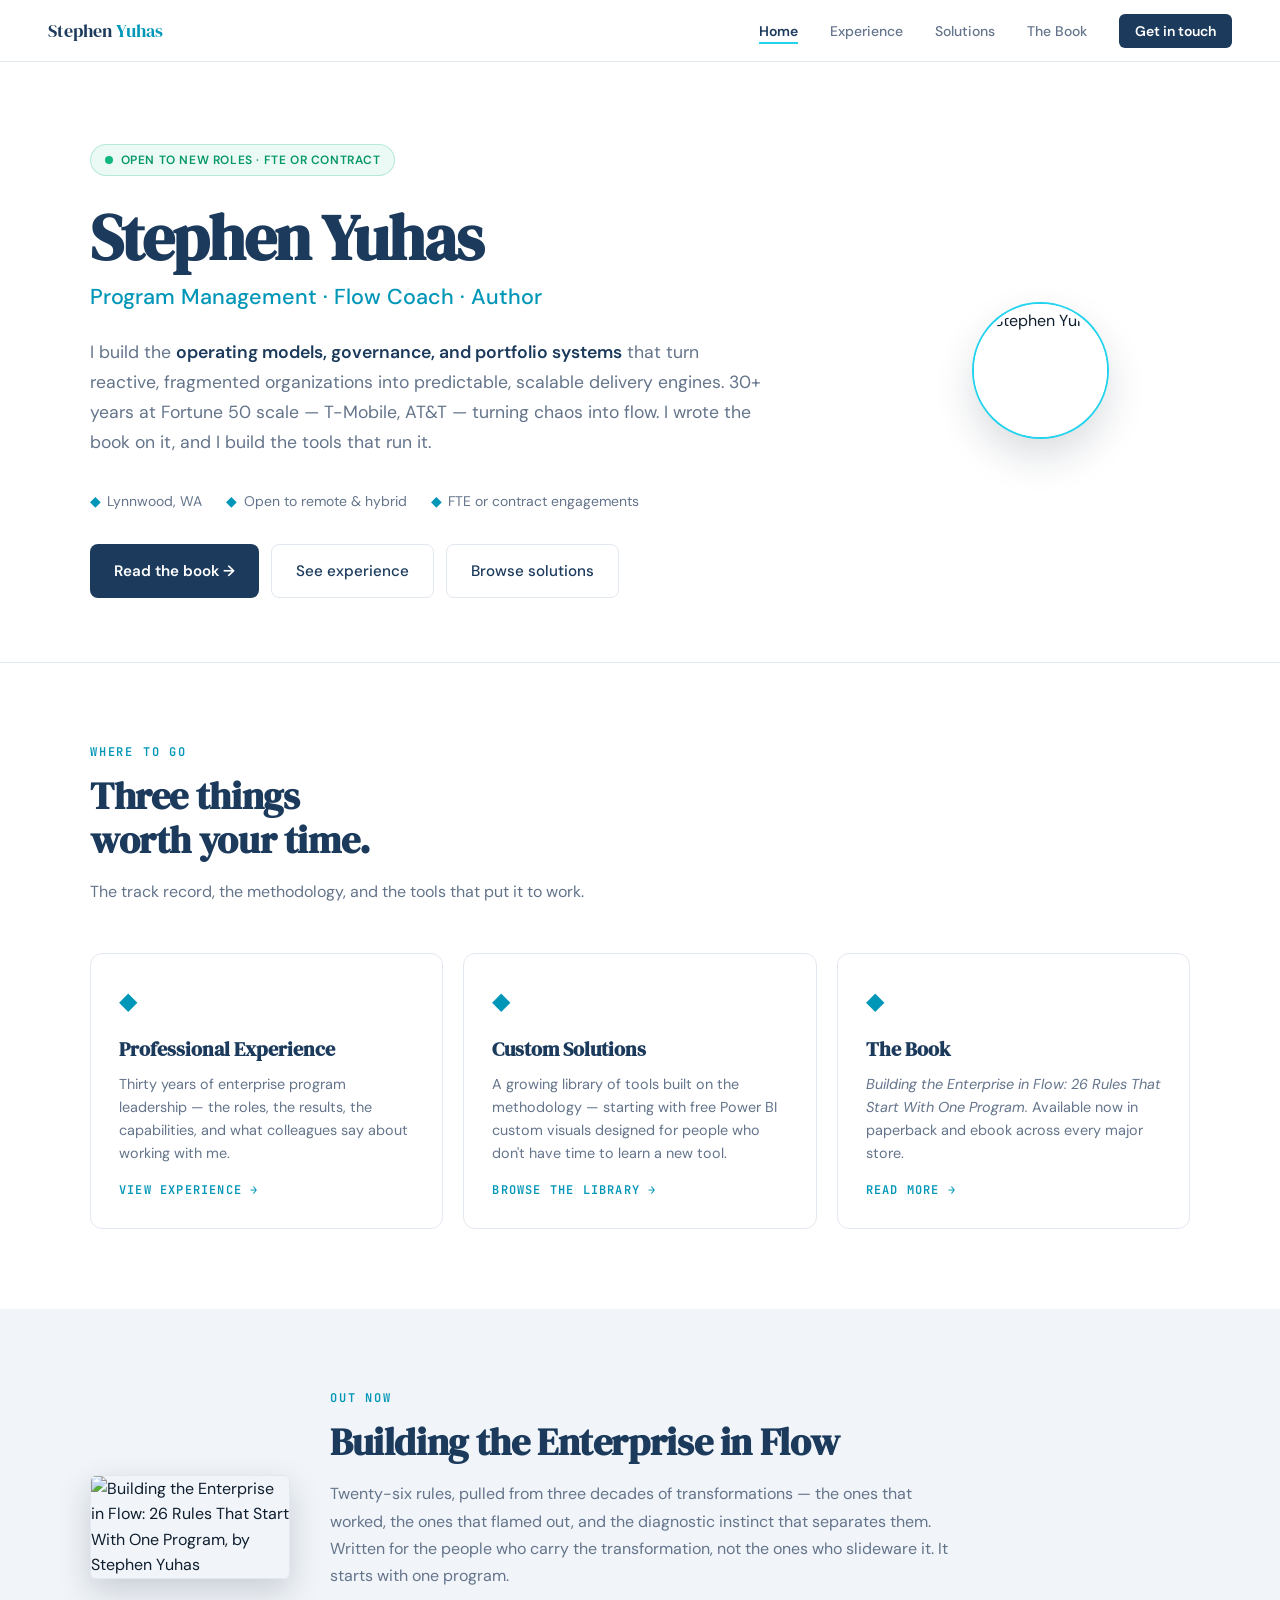
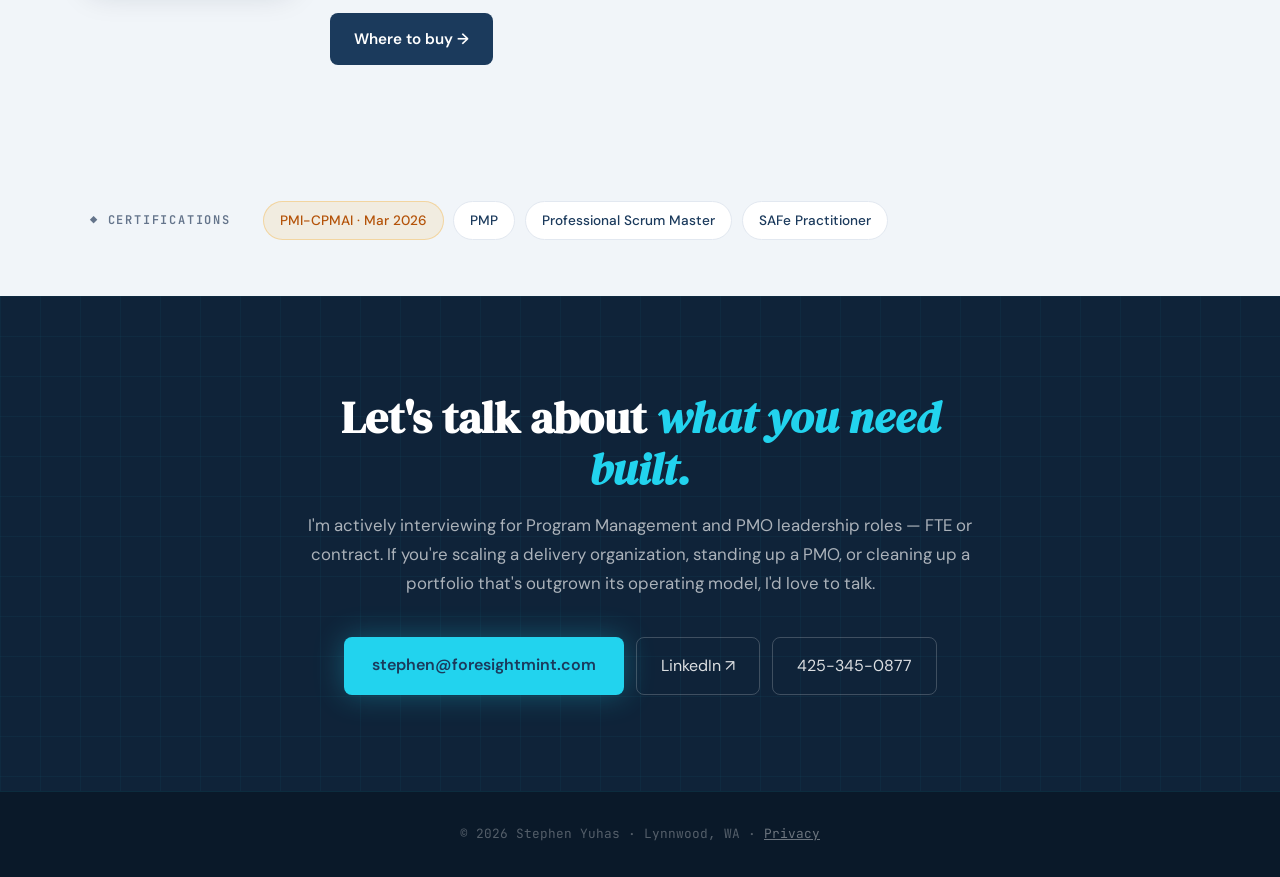
==== commit e5e05378: "Add files via upload" ====
--- a/index.html
+++ b/index.html
@@ -26,21 +26,29 @@
 <!-- HERO -->
 <section class="hero">
   <div class="hero-inner">
-    <div class="availability">Open to new roles · FTE or contract</div>
-    <h1 class="hero-name">Stephen Yuhas</h1>
-    <div class="hero-tagline">Program Management · Flow Coach · Author</div>
-    <p class="hero-pitch">
-      I build the <strong>operating models, governance, and portfolio systems</strong> that turn reactive, fragmented organizations into predictable, scalable delivery engines. 30+ years at Fortune 50 scale — T-Mobile, AT&amp;T — turning chaos into flow. I wrote the book on it, and I build the tools that run it.
-    </p>
-    <div class="hero-meta">
-      <span><span class="dot">◆</span> Lynnwood, WA</span>
-      <span><span class="dot">◆</span> Open to remote &amp; hybrid</span>
-      <span><span class="dot">◆</span> FTE or contract engagements</span>
-    </div>
-    <div class="hero-cta">
-      <a href="book.html" class="btn-primary">Read the book →</a>
-      <a href="experience.html" class="btn-secondary">See experience</a>
-      <a href="solutions.html" class="btn-secondary">Browse solutions</a>
+    <div class="hero-grid">
+      <div>
+        <div class="availability">Open to new roles · FTE or contract</div>
+        <h1 class="hero-name">Stephen Yuhas</h1>
+        <div class="hero-tagline">Program Management · Flow Coach · Author</div>
+        <p class="hero-pitch">
+          I build the <strong>operating models, governance, and portfolio systems</strong> that turn reactive, fragmented organizations into predictable, scalable delivery engines. 30+ years at Fortune 50 scale — T-Mobile, AT&amp;T — turning chaos into flow. I wrote the book on it, and I build the tools that run it.
+        </p>
+        <div class="hero-meta">
+          <span><span class="dot">◆</span> Lynnwood, WA</span>
+          <span><span class="dot">◆</span> Open to remote &amp; hybrid</span>
+          <span><span class="dot">◆</span> FTE or contract engagements</span>
+        </div>
+        <div class="hero-cta">
+          <a href="book.html" class="btn-primary">Read the book →</a>
+          <a href="experience.html" class="btn-secondary">See experience</a>
+          <a href="solutions.html" class="btn-secondary">Browse solutions</a>
+        </div>
+      </div>
+
+      <div class="headshot-wrap">
+        <img src="StephenYuhasHeadshot_square.png" alt="Stephen Yuhas" class="headshot">
+      </div>
     </div>
   </div>
 </section>
--- a/styles.css
+++ b/styles.css
@@ -928,3 +928,46 @@
   .book-callout .book-cover-sm {
     border: 1px solid var(--border);
   }
+
+  /* HERO WITH HEADSHOT */
+  .hero-grid {
+    display: grid;
+    grid-template-columns: 1fr 300px;
+    gap: 3.5rem;
+    align-items: center;
+  }
+  .headshot-wrap { justify-self: center; }
+  .headshot {
+    width: 100%;
+    max-width: 300px;
+    aspect-ratio: 1 / 1;
+    object-fit: cover;
+    border-radius: 50%;
+    display: block;
+    border: 4px solid var(--white);
+    box-shadow:
+      0 0 0 2px var(--cyan),
+      0 18px 40px rgba(15,30,50,0.16);
+  }
+  .headshot-sm {
+    width: 92px;
+    height: 92px;
+    object-fit: cover;
+    border-radius: 50%;
+    display: block;
+    border: 3px solid var(--white);
+    box-shadow: 0 0 0 2px var(--cyan), 0 8px 20px rgba(15,30,50,0.14);
+    flex-shrink: 0;
+  }
+  .byline-row {
+    display: flex;
+    align-items: center;
+    gap: 1.25rem;
+    margin-bottom: 1.75rem;
+  }
+
+  @media (max-width: 900px) {
+    .hero-grid { grid-template-columns: 1fr; gap: 2rem; }
+    .headshot-wrap { justify-self: flex-start; order: -1; }
+    .headshot { max-width: 160px; }
+  }
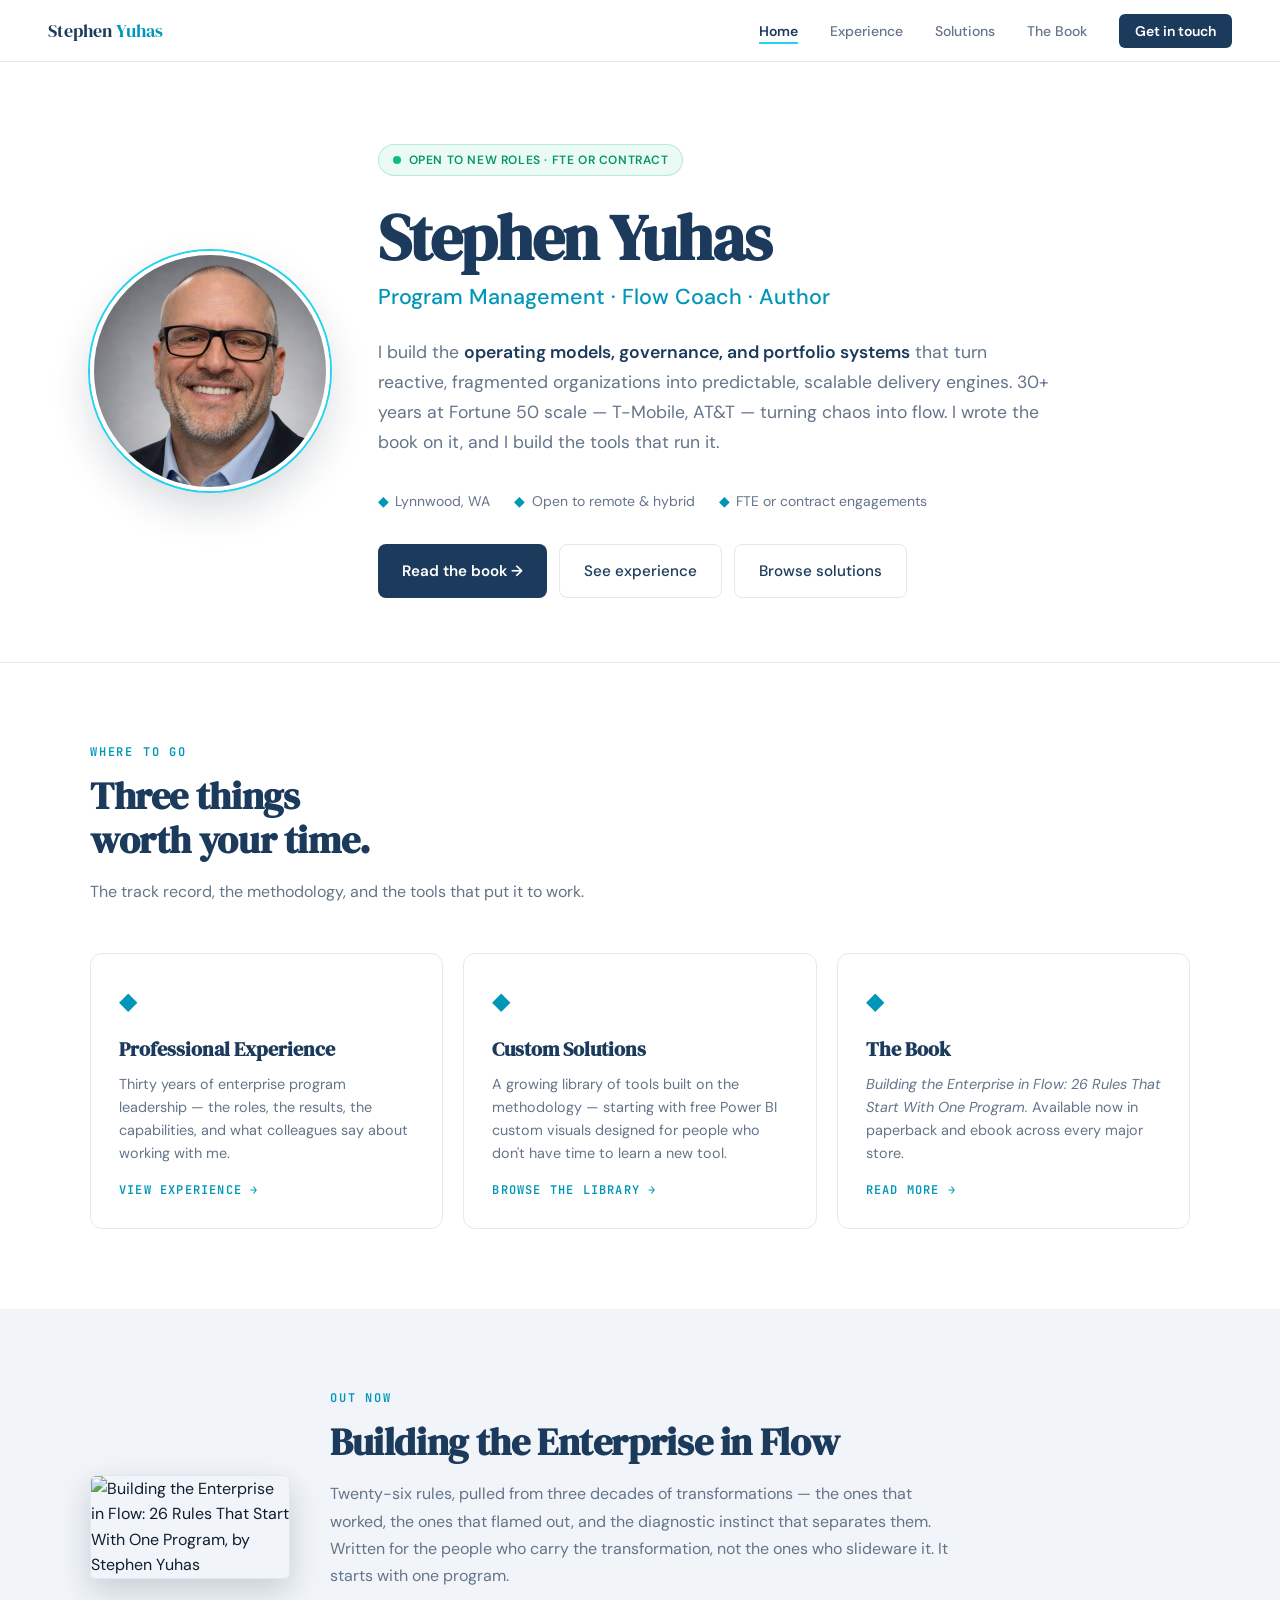
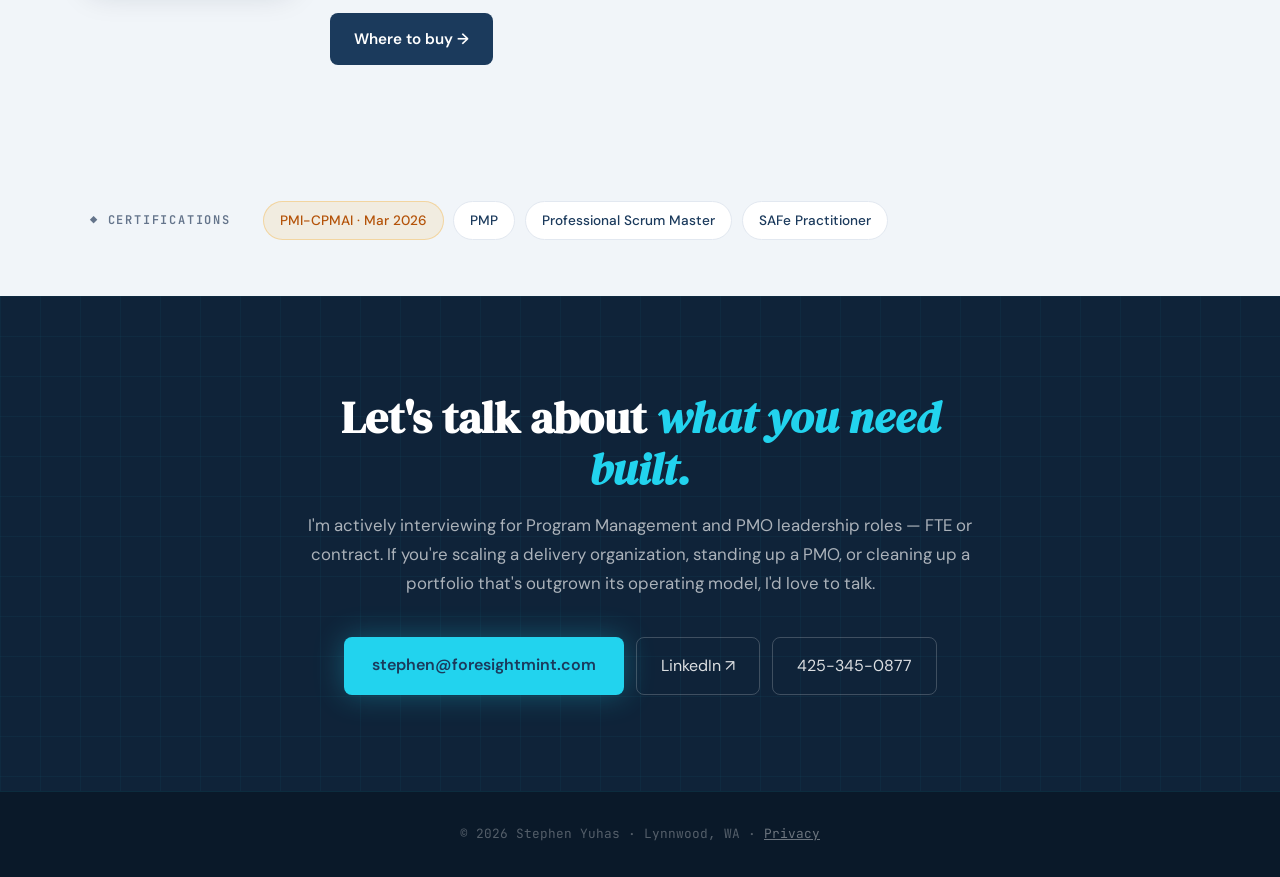
==== commit 1d8ba227: "Add files via upload" ====
--- a/index.html
+++ b/index.html
@@ -27,6 +27,10 @@
 <section class="hero">
   <div class="hero-inner">
     <div class="hero-grid">
+      <div class="headshot-wrap">
+        <img src="StephenYuhasHeadshot_square.png" alt="Stephen Yuhas" class="headshot">
+      </div>
+
       <div>
         <div class="availability">Open to new roles · FTE or contract</div>
         <h1 class="hero-name">Stephen Yuhas</h1>
@@ -44,10 +48,6 @@
           <a href="experience.html" class="btn-secondary">See experience</a>
           <a href="solutions.html" class="btn-secondary">Browse solutions</a>
         </div>
-      </div>
-
-      <div class="headshot-wrap">
-        <img src="StephenYuhasHeadshot_square.png" alt="Stephen Yuhas" class="headshot">
       </div>
     </div>
   </div>
--- a/styles.css
+++ b/styles.css
@@ -932,15 +932,15 @@
   /* HERO WITH HEADSHOT */
   .hero-grid {
     display: grid;
-    grid-template-columns: 1fr 300px;
-    gap: 3.5rem;
+    grid-template-columns: 240px 1fr;
+    gap: 3rem;
     align-items: center;
   }
   .headshot-wrap { justify-self: center; }
   .headshot {
-    width: 100%;
-    max-width: 300px;
-    aspect-ratio: 1 / 1;
+    width: 240px;
+    height: 240px;
+    max-width: 100%;
     object-fit: cover;
     border-radius: 50%;
     display: block;
@@ -949,25 +949,9 @@
       0 0 0 2px var(--cyan),
       0 18px 40px rgba(15,30,50,0.16);
   }
-  .headshot-sm {
-    width: 92px;
-    height: 92px;
-    object-fit: cover;
-    border-radius: 50%;
-    display: block;
-    border: 3px solid var(--white);
-    box-shadow: 0 0 0 2px var(--cyan), 0 8px 20px rgba(15,30,50,0.14);
-    flex-shrink: 0;
-  }
-  .byline-row {
-    display: flex;
-    align-items: center;
-    gap: 1.25rem;
-    margin-bottom: 1.75rem;
-  }
 
   @media (max-width: 900px) {
-    .hero-grid { grid-template-columns: 1fr; gap: 2rem; }
-    .headshot-wrap { justify-self: flex-start; order: -1; }
-    .headshot { max-width: 160px; }
-  }
+    .hero-grid { grid-template-columns: 1fr; gap: 1.75rem; }
+    .headshot-wrap { justify-self: flex-start; }
+    .headshot { width: 150px; height: 150px; }
+  }
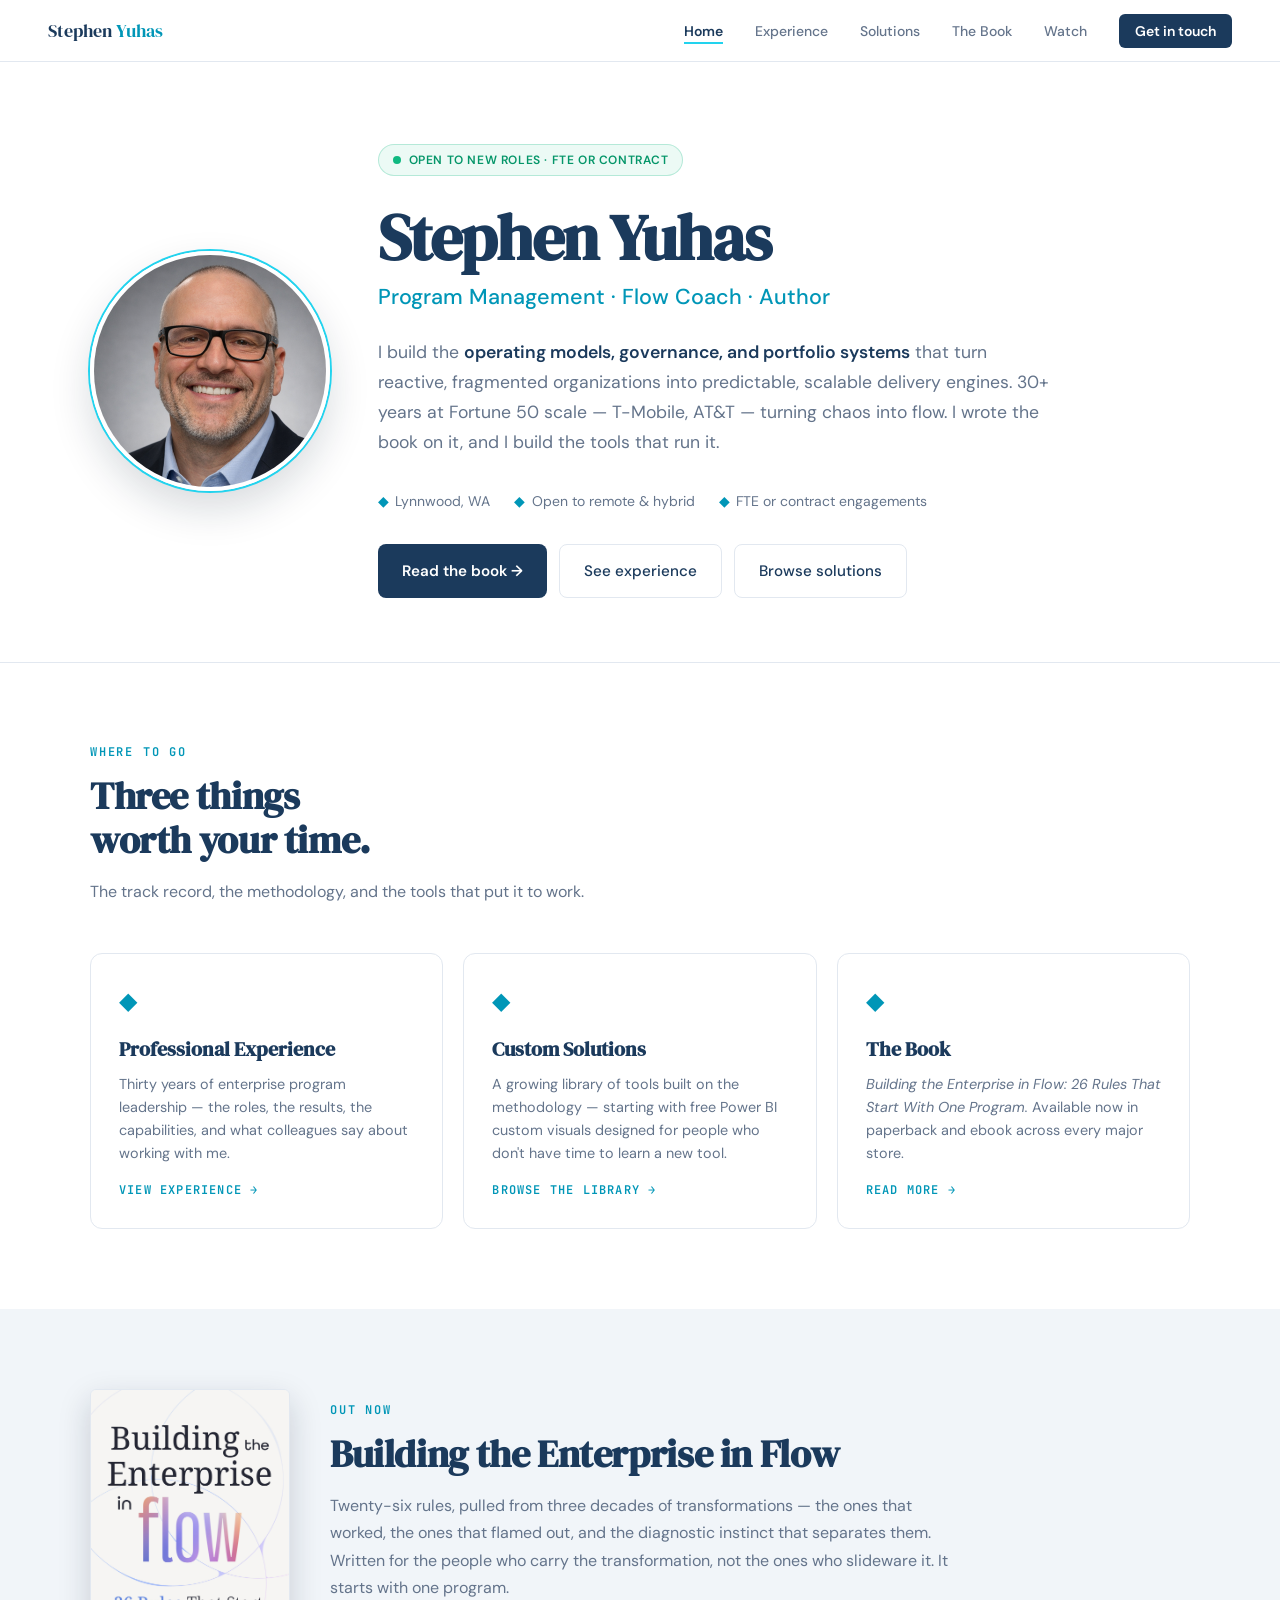
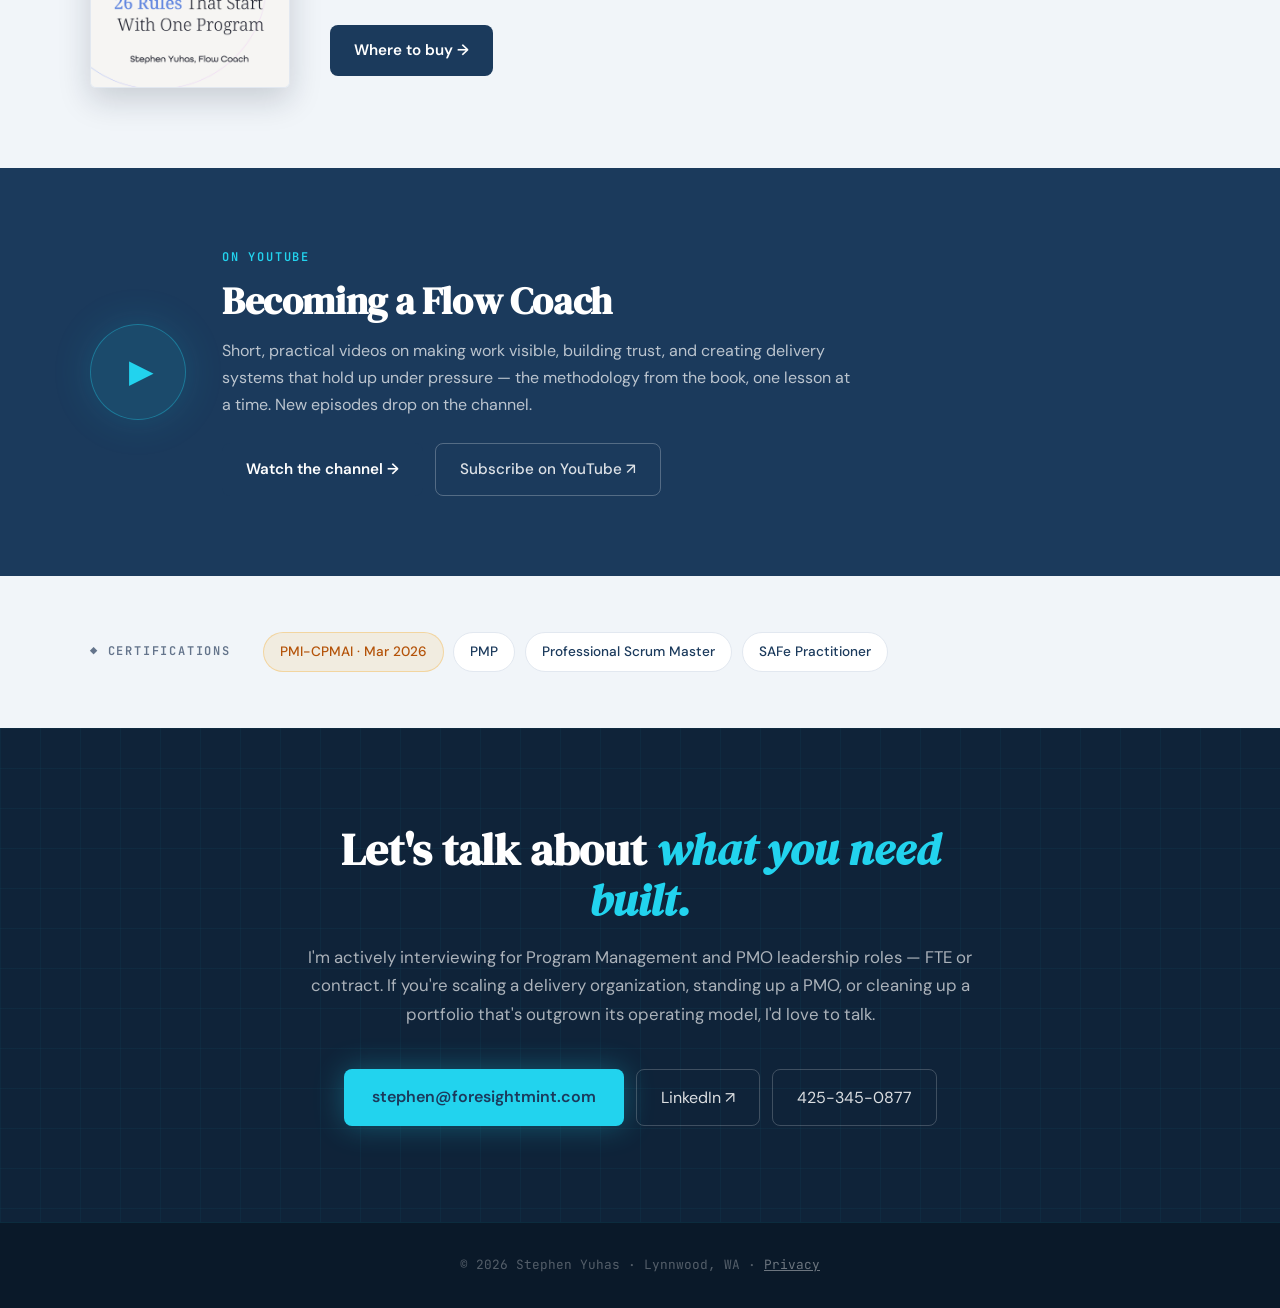
==== commit f92983c8: "Adding YouTube channel" ====
--- a/index.html
+++ b/index.html
@@ -19,6 +19,7 @@
     <li><a href="experience.html">Experience</a></li>
     <li><a href="solutions.html">Solutions</a></li>
     <li><a href="book.html">The Book</a></li>
+    <li><a href="watch.html">Watch</a></li>
     <li><a href="#contact" class="nav-cta">Get in touch</a></li>
   </ul>
 </nav>
@@ -102,6 +103,24 @@
   </div>
 </section>
 
+<!-- YOUTUBE BAND -->
+<section class="watch-band">
+  <div class="watch-band-inner">
+    <div class="watch-play">▶</div>
+    <div>
+      <div class="section-label">On YouTube</div>
+      <h2 class="section-title">Becoming a Flow Coach</h2>
+      <p class="section-sub">
+        Short, practical videos on making work visible, building trust, and creating delivery systems that hold up under pressure — the methodology from the book, one lesson at a time. New episodes drop on the channel.
+      </p>
+      <div class="hero-cta">
+        <a href="watch.html" class="btn-primary">Watch the channel →</a>
+        <a href="https://www.youtube.com/@BecomingAFlowCoach?sub_confirmation=1" class="btn-ghost-light" target="_blank" rel="noopener">Subscribe on YouTube ↗</a>
+      </div>
+    </div>
+  </div>
+</section>
+
 <!-- CERTS STRIP -->
 <div class="certs">
   <div class="certs-inner">
--- a/styles.css
+++ b/styles.css
@@ -955,3 +955,178 @@
     .headshot-wrap { justify-self: flex-start; }
     .headshot { width: 150px; height: 150px; }
   }
+
+  /* PRODUCT SCREENSHOT */
+  .shot-wrap {
+    max-width: 1100px;
+    margin: 0 auto;
+  }
+  .shot {
+    width: 100%;
+    height: auto;
+    display: block;
+    border-radius: 12px;
+    border: 1px solid var(--border);
+    box-shadow: 0 18px 50px rgba(15,30,50,0.14);
+  }
+  .shot-caption {
+    font-family: 'JetBrains Mono', monospace;
+    font-size: 0.72rem;
+    letter-spacing: 0.05em;
+    color: var(--muted);
+    text-align: center;
+    margin-top: 1rem;
+  }
+
+  /* LIVE POWER BI DEMO */
+  .demo-wrap {
+    position: relative;
+    width: 100%;
+    max-width: 1100px;
+    margin: 1.75rem auto 0;
+    aspect-ratio: 600 / 373.5;
+    min-height: 440px;
+    border-radius: 12px;
+    overflow: hidden;
+    border: 1px solid var(--border);
+    box-shadow: 0 18px 50px rgba(15,30,50,0.14);
+    background: var(--ice);
+  }
+  .demo-wrap iframe {
+    position: absolute;
+    inset: 0;
+    width: 100%;
+    height: 100%;
+    border: 0;
+  }
+  .demo-caption {
+    font-family: 'JetBrains Mono', monospace;
+    font-size: 0.72rem;
+    letter-spacing: 0.05em;
+    color: var(--muted);
+    text-align: center;
+    margin-top: 1rem;
+  }
+  .demo-hint {
+    max-width: 720px;
+    margin: 1.75rem auto 0;
+    background: var(--ice);
+    border-left: 3px solid var(--amber);
+    border-radius: 8px;
+    padding: 1.1rem 1.5rem;
+  }
+  .demo-hint summary {
+    cursor: pointer;
+    font-weight: 600;
+    color: var(--navy);
+    font-size: 0.95rem;
+  }
+  .demo-hint summary::marker { color: var(--cyan-dark); }
+  .demo-hint p {
+    font-size: 0.92rem;
+    color: var(--muted);
+    line-height: 1.7;
+    margin-top: 0.85rem;
+  }
+
+  @media (max-width: 700px) {
+    .demo-wrap { aspect-ratio: 3 / 4; min-height: 520px; }
+  }
+
+  /* Demo full-screen prompt */
+  .demo-tip {
+    display: inline-flex;
+    align-items: center;
+    gap: 0.6rem;
+    background: rgba(34,211,238,0.1);
+    border: 1px solid rgba(34,211,238,0.35);
+    border-radius: 100px;
+    padding: 0.5rem 1.1rem;
+    font-size: 0.88rem;
+    color: var(--navy);
+    font-weight: 500;
+    margin-top: 1.25rem;
+  }
+  .demo-tip .icon {
+    font-family: 'JetBrains Mono', monospace;
+    font-weight: 600;
+    color: var(--cyan-dark);
+  }
+
+  /* ============================================
+     WATCH / YOUTUBE
+     ============================================ */
+
+  /* HOME: YouTube channel band */
+  .watch-band {
+    background: var(--navy);
+    color: var(--white);
+  }
+  .watch-band-inner {
+    max-width: 1100px;
+    margin: 0 auto;
+    display: grid;
+    grid-template-columns: 96px 1fr auto;
+    gap: 2.25rem;
+    align-items: center;
+  }
+  .watch-band .section-label { color: var(--cyan); }
+  .watch-band .section-title { color: var(--white); margin-bottom: 0.85rem; }
+  .watch-band .section-sub {
+    color: rgba(255,255,255,0.7);
+    margin-bottom: 1.5rem;
+    max-width: 640px;
+  }
+  .watch-play {
+    width: 96px;
+    height: 96px;
+    border-radius: 50%;
+    background: rgba(34,211,238,0.1);
+    border: 1px solid rgba(34,211,238,0.35);
+    display: flex;
+    align-items: center;
+    justify-content: center;
+    color: var(--cyan);
+    font-size: 2rem;
+    padding-left: 6px;
+    box-shadow: 0 0 40px rgba(34,211,238,0.15);
+  }
+  .watch-band .hero-cta { margin-top: 0.25rem; }
+  /* Ghost button variant that reads on the navy band */
+  .btn-ghost-light {
+    display: inline-flex; align-items: center; gap: 0.5rem;
+    background: transparent;
+    color: rgba(255,255,255,0.85);
+    border: 1px solid rgba(255,255,255,0.25);
+    padding: 0.85rem 1.5rem;
+    border-radius: 8px;
+    font-weight: 500;
+    text-decoration: none;
+    transition: all 0.2s;
+    font-size: 0.95rem;
+  }
+  .btn-ghost-light:hover { border-color: var(--cyan); color: var(--cyan); }
+
+  /* WATCH PAGE: value cards + subscribe row */
+  .watch-hero .book-eyebrow { color: var(--cyan-dark); }
+  .watch-stats {
+    display: flex;
+    flex-wrap: wrap;
+    gap: 0.6rem;
+    margin-top: 1.5rem;
+  }
+  .watch-embed-note {
+    font-family: 'JetBrains Mono', monospace;
+    font-size: 0.72rem;
+    letter-spacing: 0.05em;
+    color: var(--muted);
+    text-align: center;
+    margin-top: 1rem;
+  }
+  .watch-embed-note a { color: var(--cyan-dark); text-decoration: none; }
+  .watch-embed-note a:hover { text-decoration: underline; }
+
+  @media (max-width: 900px) {
+    .watch-band-inner { grid-template-columns: 1fr; gap: 1.5rem; }
+    .watch-play { display: none; }
+  }
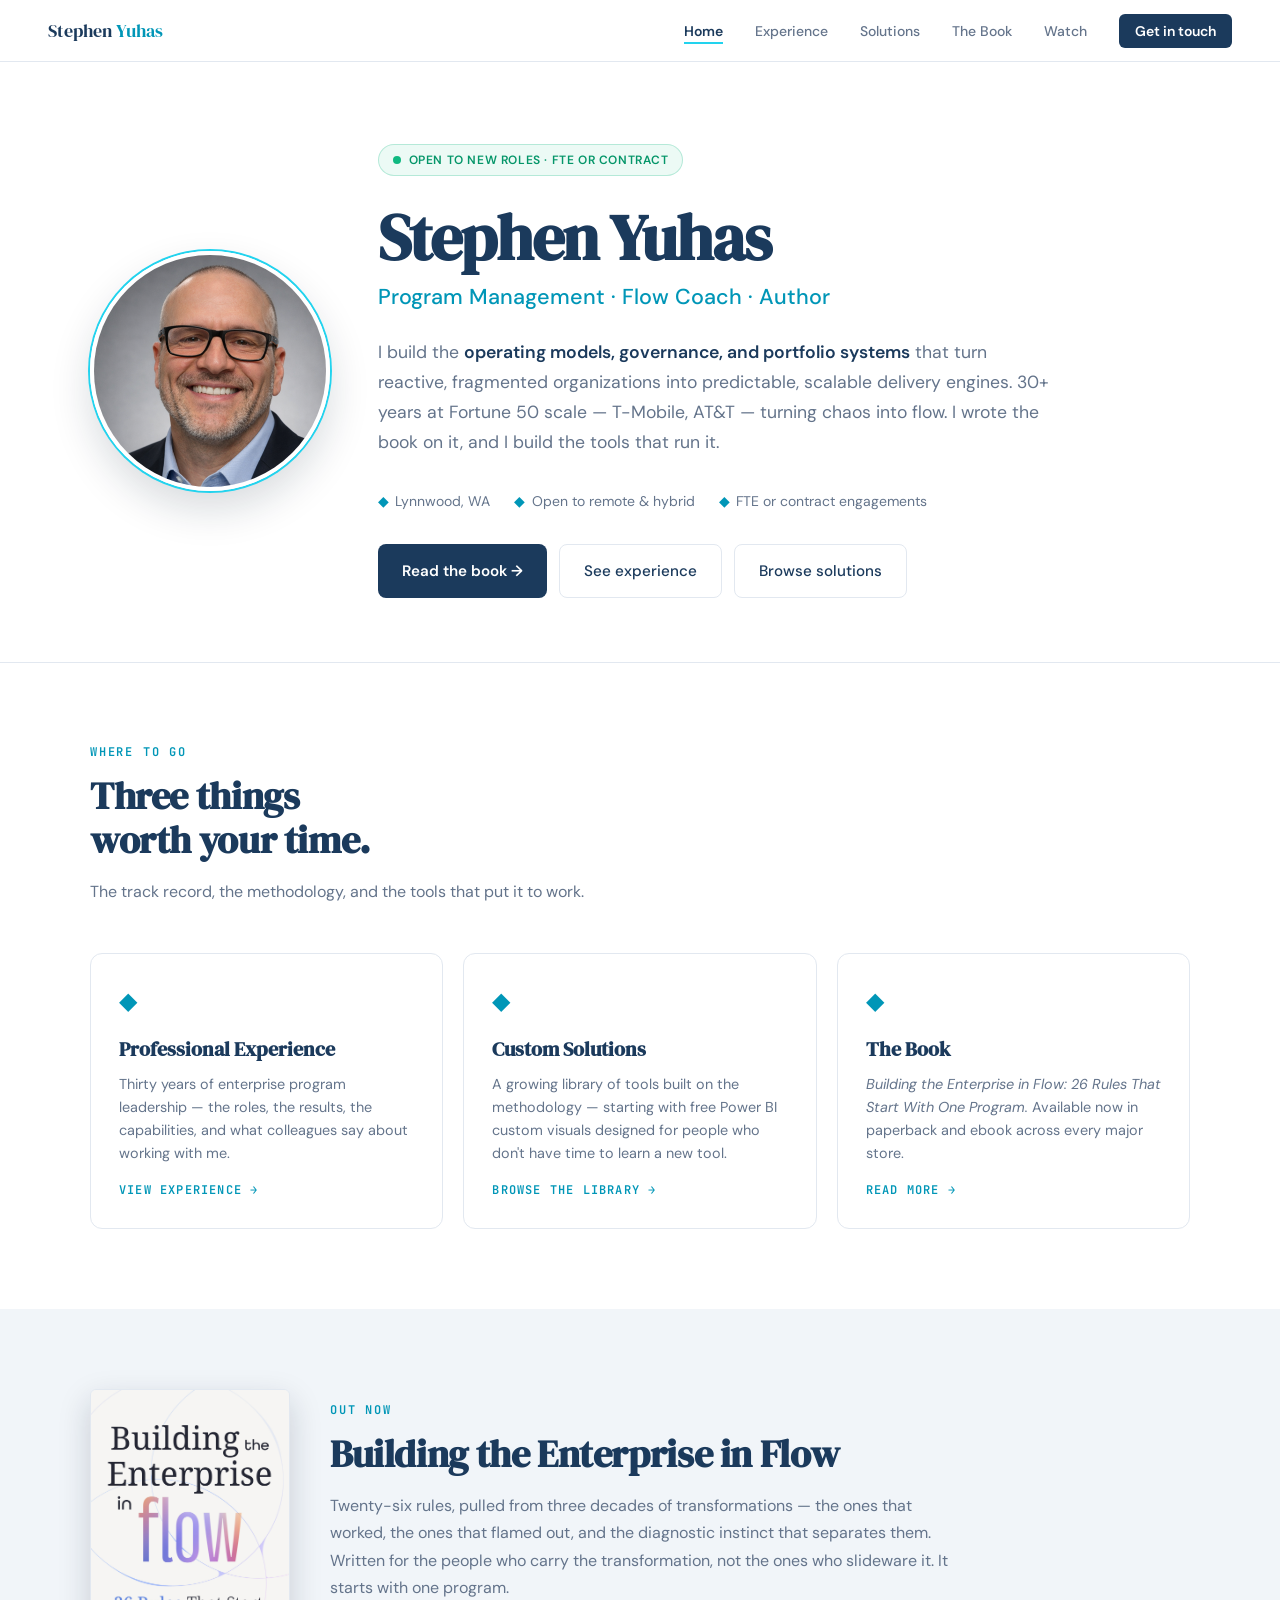
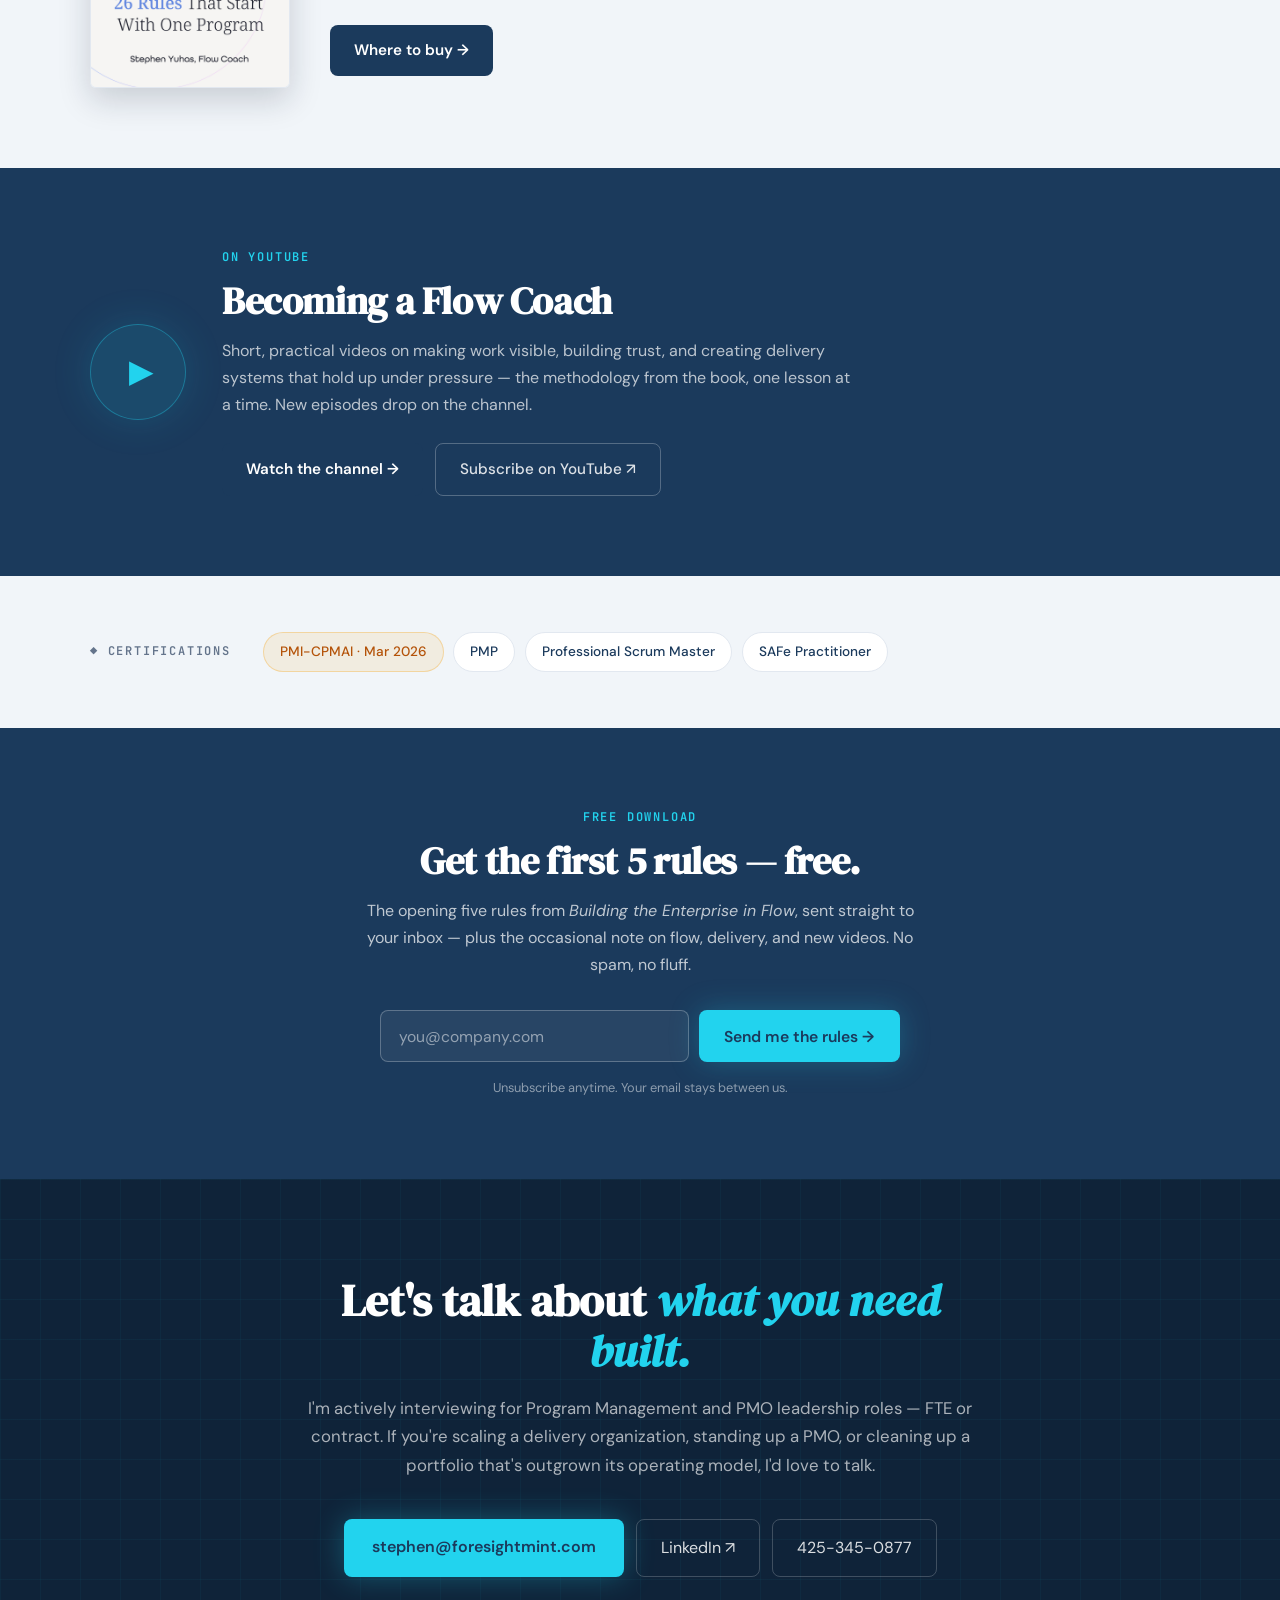
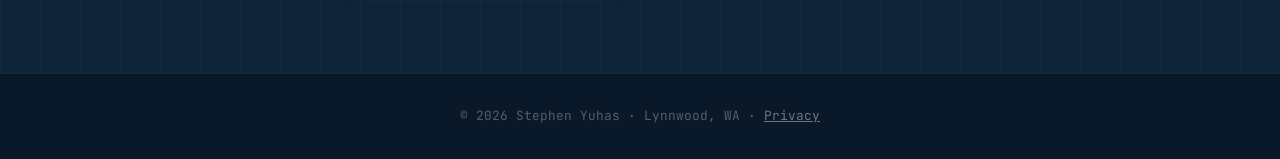
==== commit 4584337a: "corporate deals" ====
--- a/index.html
+++ b/index.html
@@ -134,6 +134,25 @@
   </div>
 </div>
 
+<!-- EMAIL SIGNUP -->
+<section class="signup" id="signup">
+  <div class="signup-inner">
+    <div class="section-label">Free download</div>
+    <h2 class="section-title">Get the first 5 rules — free.</h2>
+    <p class="section-sub signup-sub-inline">
+      The opening five rules from <em>Building the Enterprise in Flow</em>, sent straight to your inbox — plus the occasional note on flow, delivery, and new videos. No spam, no fluff.
+    </p>
+
+    <!-- MAILERLITE: replace the form action / embed with the code from your MailerLite embedded form.
+         Keep the input name as fields[email] (MailerLite's default) or update to match your form. -->
+    <form class="signup-form" action="MAILERLITE_FORM_ACTION_URL" method="post" target="_blank">
+      <input type="email" name="fields[email]" placeholder="you@company.com" aria-label="Email address" required>
+      <button type="submit">Send me the rules →</button>
+    </form>
+    <p class="signup-fine">Unsubscribe anytime. Your email stays between us.</p>
+  </div>
+</section>
+
 <!-- CONTACT -->
 <section class="contact" id="contact">
   <div class="contact-inner">
--- a/styles.css
+++ b/styles.css
@@ -1130,3 +1130,132 @@
     .watch-band-inner { grid-template-columns: 1fr; gap: 1.5rem; }
     .watch-play { display: none; }
   }
+
+  /* ============================================
+     BOOK REVIEWS (Amazon)
+     ============================================ */
+  .reviews { background: var(--white); border-top: 1px solid var(--border); }
+  .reviews .testim-card { padding-top: 1.75rem; }
+  .review-stars {
+    color: #F5A623;
+    font-size: 1rem;
+    letter-spacing: 0.15em;
+    line-height: 1;
+    margin-bottom: 0.9rem;
+  }
+  .review-stars span { position: absolute; width: 1px; height: 1px; overflow: hidden; clip: rect(0 0 0 0); }
+  .reviews .testim-rel { margin-top: 0.15rem; }
+
+  /* ============================================
+     EMAIL SIGNUP / LEAD MAGNET
+     ============================================ */
+  .signup {
+    background: var(--navy);
+    color: var(--white);
+  }
+  .signup-inner {
+    max-width: 720px;
+    margin: 0 auto;
+    text-align: center;
+  }
+  .signup .section-label { color: var(--cyan); }
+  .signup .section-title { color: var(--white); margin-bottom: 0.85rem; }
+  .signup .section-sub {
+    color: rgba(255,255,255,0.72);
+    margin: 0 auto 2rem;
+  }
+  .signup-sub-inline { max-width: 560px; }
+  .signup-form {
+    display: flex;
+    gap: 0.6rem;
+    max-width: 520px;
+    margin: 0 auto;
+    flex-wrap: wrap;
+    justify-content: center;
+  }
+  .signup-form input[type="email"] {
+    flex: 1 1 260px;
+    min-width: 0;
+    background: rgba(255,255,255,0.06);
+    border: 1px solid rgba(255,255,255,0.25);
+    border-radius: 8px;
+    padding: 0.9rem 1.1rem;
+    color: var(--white);
+    font-family: 'DM Sans', sans-serif;
+    font-size: 0.98rem;
+    transition: border-color 0.2s, background 0.2s;
+  }
+  .signup-form input[type="email"]::placeholder { color: rgba(255,255,255,0.5); }
+  .signup-form input[type="email"]:focus {
+    outline: none;
+    border-color: var(--cyan);
+    background: rgba(255,255,255,0.1);
+  }
+  .signup-form button {
+    background: var(--cyan);
+    color: var(--navy);
+    border: 0;
+    border-radius: 8px;
+    padding: 0.9rem 1.6rem;
+    font-family: 'DM Sans', sans-serif;
+    font-weight: 600;
+    font-size: 0.98rem;
+    cursor: pointer;
+    box-shadow: 0 0 30px rgba(34,211,238,0.25);
+    transition: transform 0.2s;
+    white-space: nowrap;
+  }
+  .signup-form button:hover { transform: translateY(-2px); }
+  .signup-fine {
+    font-size: 0.8rem;
+    color: rgba(255,255,255,0.5);
+    margin-top: 1rem;
+  }
+  .signup-cover {
+    width: 92px;
+    border-radius: 4px;
+    box-shadow: 0 10px 28px rgba(0,0,0,0.35);
+    margin-bottom: 1.5rem;
+    border: 1px solid rgba(255,255,255,0.15);
+  }
+
+  /* ============================================
+     BULK / CORPORATE ORDERS
+     ============================================ */
+  .bulk {
+    background: var(--ice);
+    border-left: 3px solid var(--cyan);
+    border-radius: 8px;
+    padding: 1.75rem 2rem;
+    margin-top: 2.5rem;
+    max-width: 760px;
+  }
+  .bulk h3 {
+    font-family: 'DM Serif Display', serif;
+    font-size: 1.2rem;
+    color: var(--navy);
+    margin-bottom: 0.5rem;
+  }
+  .bulk p {
+    font-size: 0.95rem;
+    color: var(--muted);
+    line-height: 1.7;
+    margin-bottom: 1rem;
+  }
+  .bulk-tiers {
+    display: flex;
+    gap: 0.6rem;
+    flex-wrap: wrap;
+    margin-bottom: 1.25rem;
+  }
+  .bulk-tier {
+    font-family: 'JetBrains Mono', monospace;
+    font-size: 0.75rem;
+    color: var(--navy);
+    background: var(--white);
+    border: 1px solid var(--border);
+    border-radius: 100px;
+    padding: 0.35rem 0.85rem;
+  }
+  .bulk-tier strong { color: var(--cyan-dark); }
+  .bulk a.btn-primary { font-size: 0.9rem; }
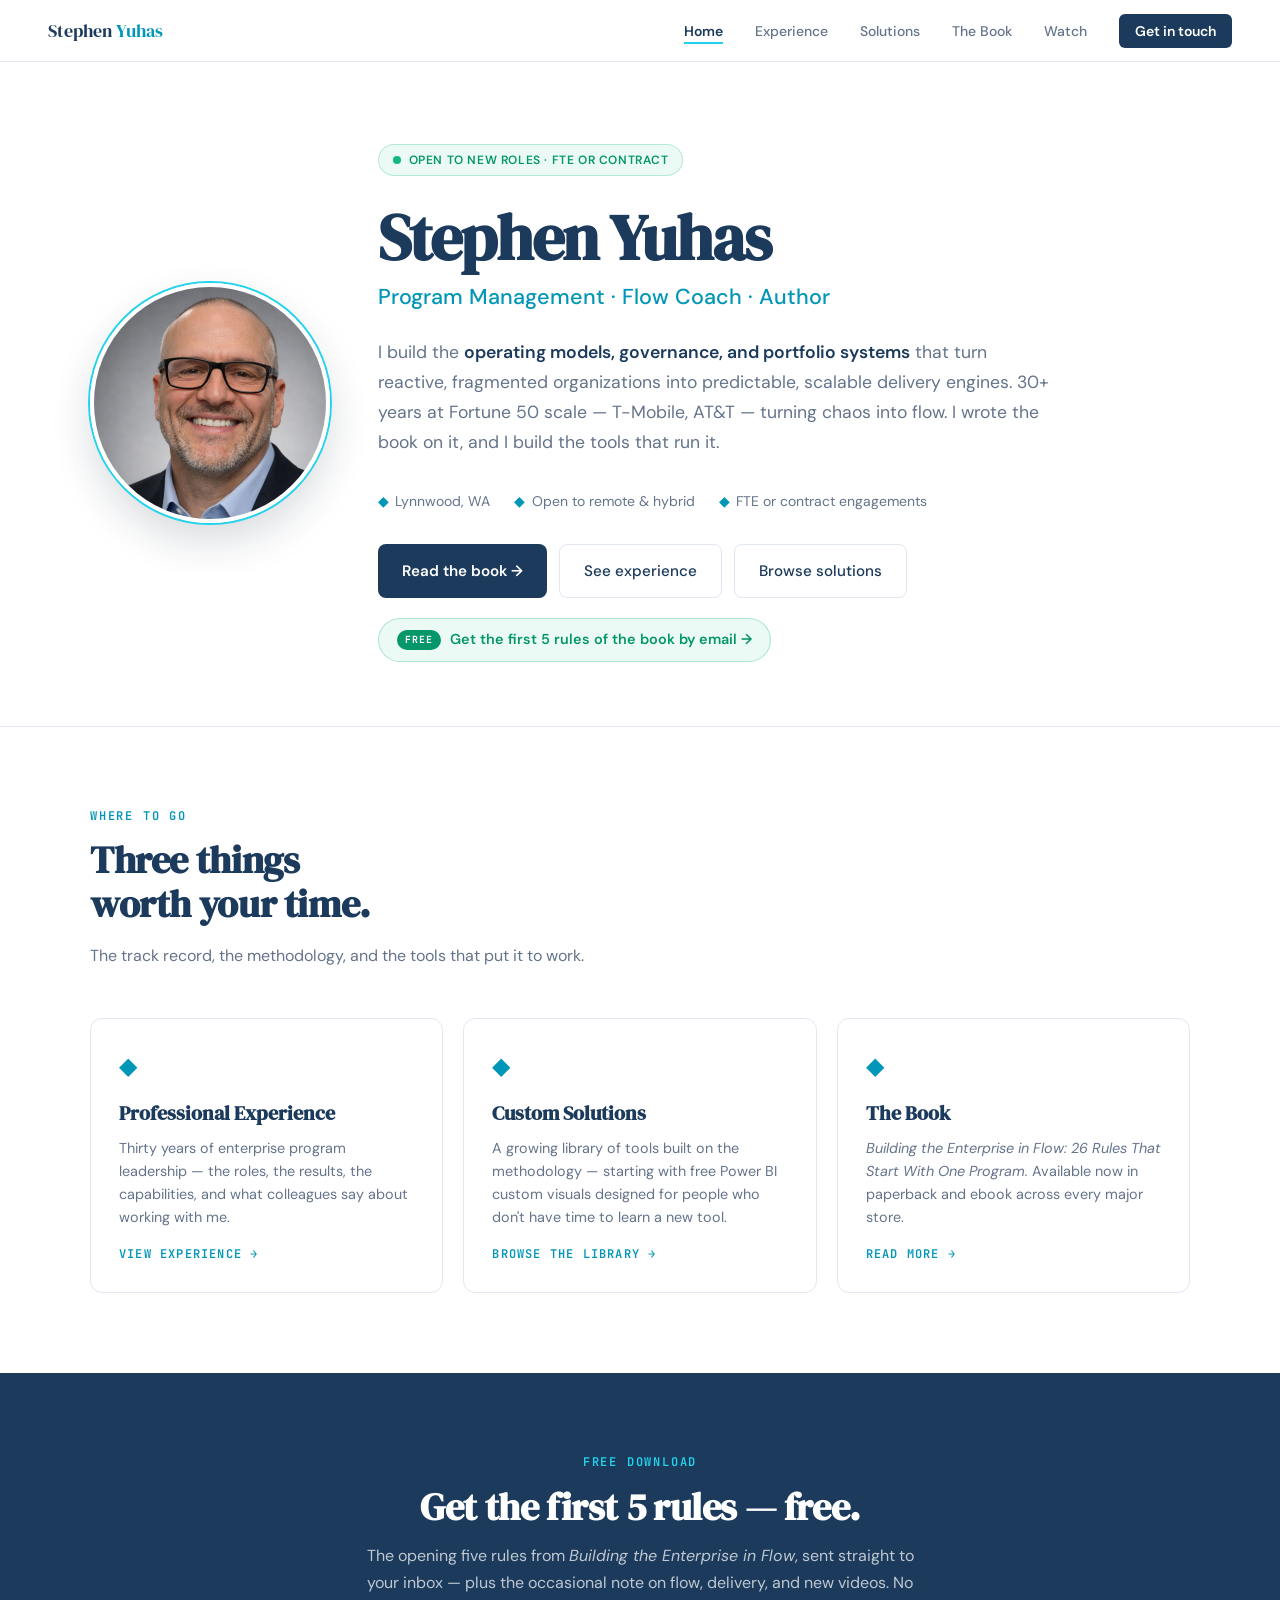
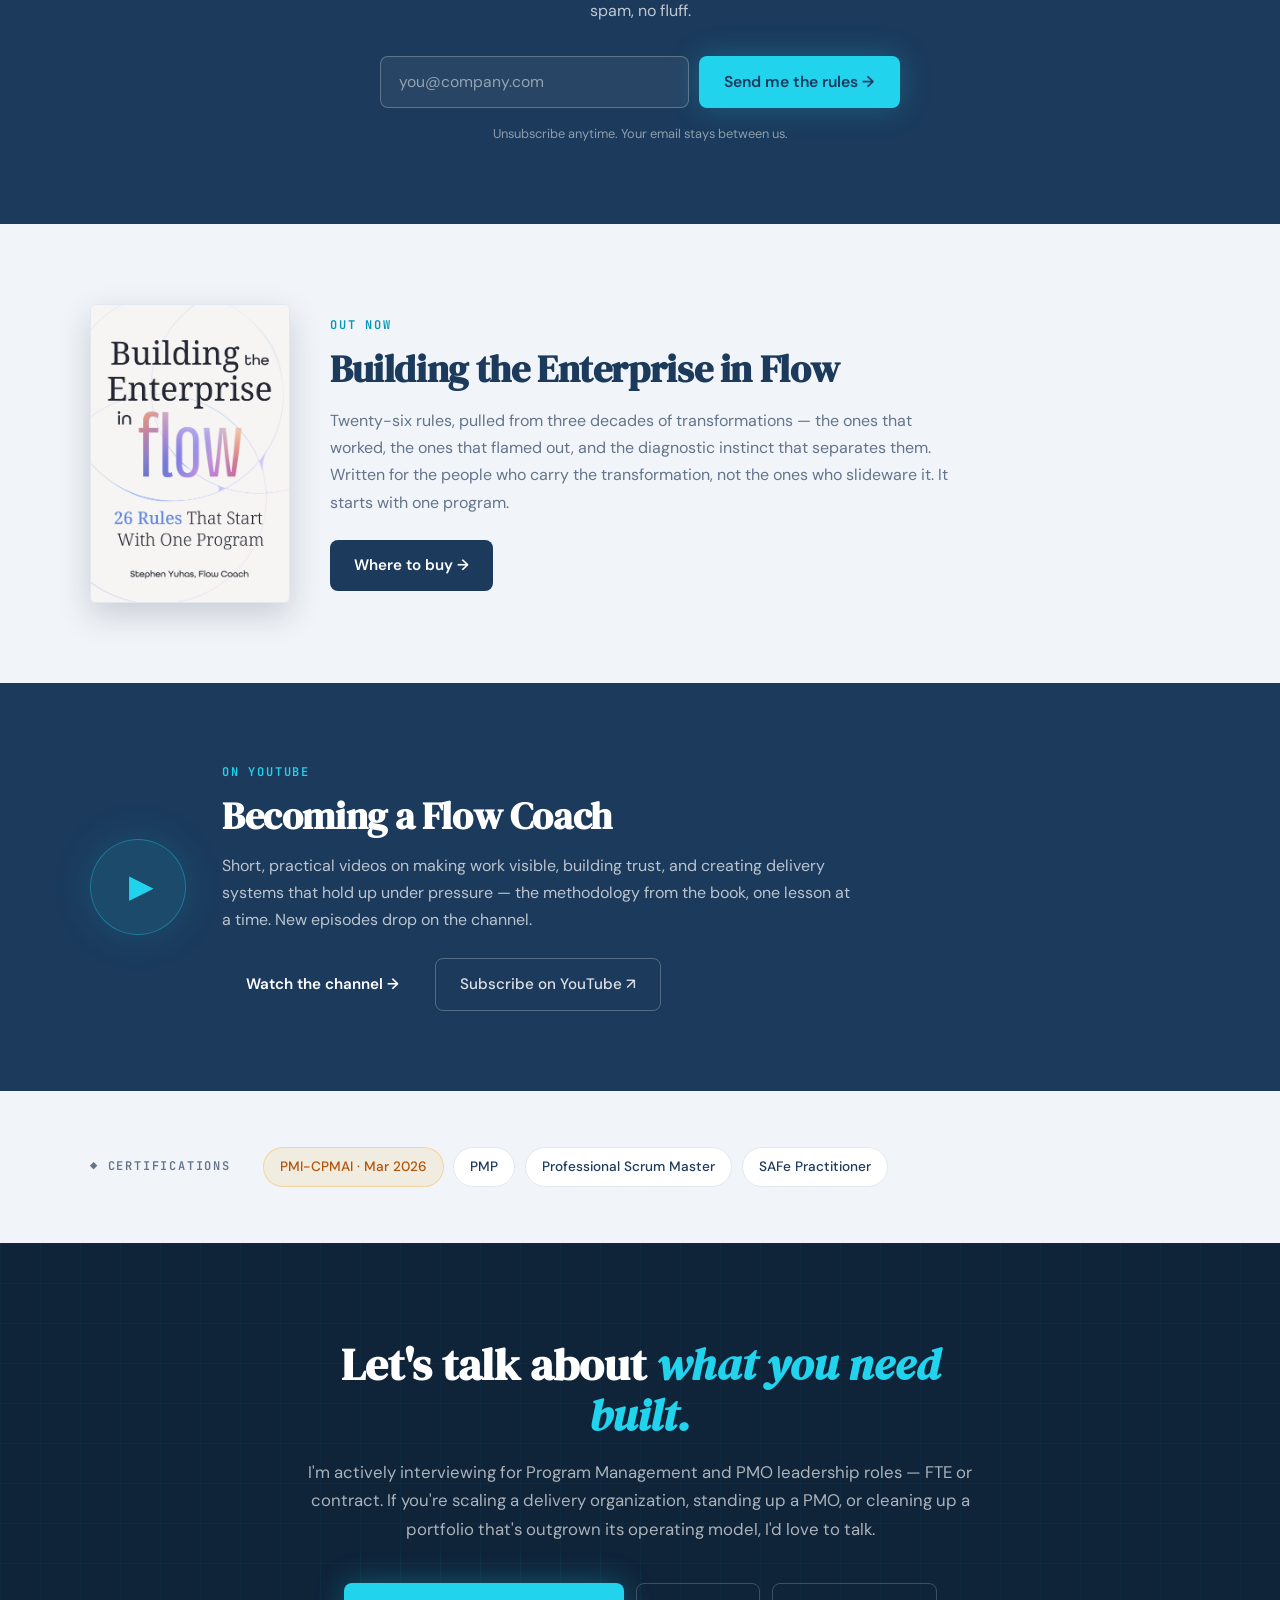
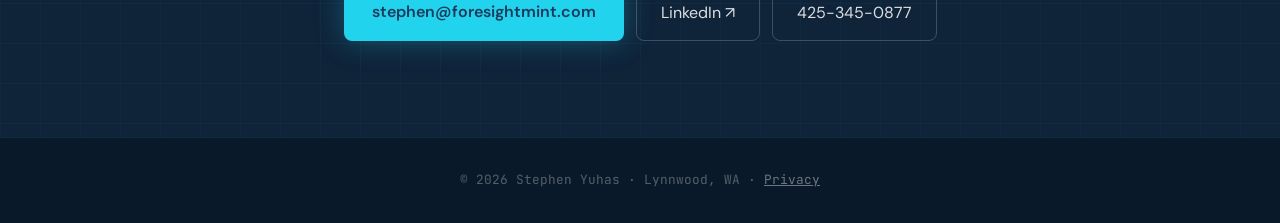
==== commit fa5ae18c: "making subscriber list more prominent" ====
--- a/index.html
+++ b/index.html
@@ -49,6 +49,7 @@
           <a href="experience.html" class="btn-secondary">See experience</a>
           <a href="solutions.html" class="btn-secondary">Browse solutions</a>
         </div>
+        <a href="#signup" class="hero-freebie"><span class="tag">Free</span> Get the first 5 rules of the book by email →</a>
       </div>
     </div>
   </div>
@@ -83,6 +84,27 @@
         <div class="dest-go">Read more →</div>
       </a>
     </div>
+  </div>
+</section>
+
+<!-- EMAIL SIGNUP -->
+<section class="signup" id="signup">
+  <div class="signup-inner">
+    <div class="section-label">Free download</div>
+    <h2 class="section-title">Get the first 5 rules — free.</h2>
+    <p class="section-sub signup-sub-inline">
+      The opening five rules from <em>Building the Enterprise in Flow</em>, sent straight to your inbox — plus the occasional note on flow, delivery, and new videos. No spam, no fluff.
+    </p>
+
+    <!-- MailerLite: Flow List — First 5 Rules signup (account 2558794 / form 194998658300642772) -->
+    <form class="signup-form" data-ml-form action="https://assets.mailerlite.com/jsonp/2558794/forms/194998658300642772/subscribe" method="post" target="_blank">
+      <input type="email" name="fields[email]" placeholder="you@company.com" aria-label="Email address" required>
+      <input type="hidden" name="ml-submit" value="1">
+      <input type="hidden" name="anticsrf" value="true">
+      <button type="submit">Send me the rules →</button>
+    </form>
+    <p class="signup-fine">Unsubscribe anytime. Your email stays between us.</p>
+    <p class="signup-success" hidden>✓ Check your inbox — the first five rules are on the way.</p>
   </div>
 </section>
 
@@ -134,25 +156,6 @@
   </div>
 </div>
 
-<!-- EMAIL SIGNUP -->
-<section class="signup" id="signup">
-  <div class="signup-inner">
-    <div class="section-label">Free download</div>
-    <h2 class="section-title">Get the first 5 rules — free.</h2>
-    <p class="section-sub signup-sub-inline">
-      The opening five rules from <em>Building the Enterprise in Flow</em>, sent straight to your inbox — plus the occasional note on flow, delivery, and new videos. No spam, no fluff.
-    </p>
-
-    <!-- MAILERLITE: replace the form action / embed with the code from your MailerLite embedded form.
-         Keep the input name as fields[email] (MailerLite's default) or update to match your form. -->
-    <form class="signup-form" action="MAILERLITE_FORM_ACTION_URL" method="post" target="_blank">
-      <input type="email" name="fields[email]" placeholder="you@company.com" aria-label="Email address" required>
-      <button type="submit">Send me the rules →</button>
-    </form>
-    <p class="signup-fine">Unsubscribe anytime. Your email stays between us.</p>
-  </div>
-</section>
-
 <!-- CONTACT -->
 <section class="contact" id="contact">
   <div class="contact-inner">
@@ -170,5 +173,22 @@
   <p>© 2026 Stephen Yuhas · Lynnwood, WA · <a href="privacy.html" style="color: rgba(255,255,255,0.4);">Privacy</a></p>
 </footer>
 
+<script>
+(function(){
+  document.querySelectorAll('form[data-ml-form]').forEach(function(form){
+    form.addEventListener('submit', function(e){
+      e.preventDefault();
+      var email = form.querySelector('input[type="email"]');
+      if(email && !email.checkValidity()){ email.reportValidity(); return; }
+      try { fetch(form.action, { method:'POST', body:new FormData(form), mode:'no-cors' }); } catch(err){}
+      var wrap = form.parentNode;
+      form.style.display = 'none';
+      var fine = wrap.querySelector('.signup-fine'); if(fine){ fine.style.display='none'; }
+      var ok = wrap.querySelector('.signup-success'); if(ok){ ok.hidden = false; }
+    });
+  });
+})();
+</script>
+
 </body>
 </html>
--- a/styles.css
+++ b/styles.css
@@ -1149,9 +1149,43 @@
   /* ============================================
      EMAIL SIGNUP / LEAD MAGNET
      ============================================ */
+  /* Hero free-download CTA */
+  .hero-freebie {
+    display: inline-flex;
+    align-items: center;
+    gap: 0.55rem;
+    margin-top: 1.25rem;
+    background: rgba(16,185,129,0.08);
+    border: 1px solid rgba(16,185,129,0.3);
+    color: #059669;
+    padding: 0.6rem 1.15rem;
+    border-radius: 100px;
+    font-weight: 600;
+    font-size: 0.9rem;
+    text-decoration: none;
+    transition: all 0.2s;
+  }
+  .hero-freebie:hover {
+    background: rgba(16,185,129,0.14);
+    border-color: rgba(16,185,129,0.55);
+    transform: translateY(-1px);
+  }
+  .hero-freebie .tag {
+    background: #059669;
+    color: #fff;
+    border-radius: 100px;
+    padding: 0.12rem 0.5rem;
+    font-family: 'JetBrains Mono', monospace;
+    font-size: 0.62rem;
+    font-weight: 700;
+    letter-spacing: 0.09em;
+    text-transform: uppercase;
+  }
+
   .signup {
     background: var(--navy);
     color: var(--white);
+    scroll-margin-top: 5rem;
   }
   .signup-inner {
     max-width: 720px;
@@ -1218,6 +1252,14 @@
     margin-bottom: 1.5rem;
     border: 1px solid rgba(255,255,255,0.15);
   }
+  .signup-success {
+    color: var(--cyan);
+    font-size: 1.05rem;
+    font-weight: 500;
+    max-width: 520px;
+    margin: 0 auto;
+    line-height: 1.6;
+  }
 
   /* ============================================
      BULK / CORPORATE ORDERS
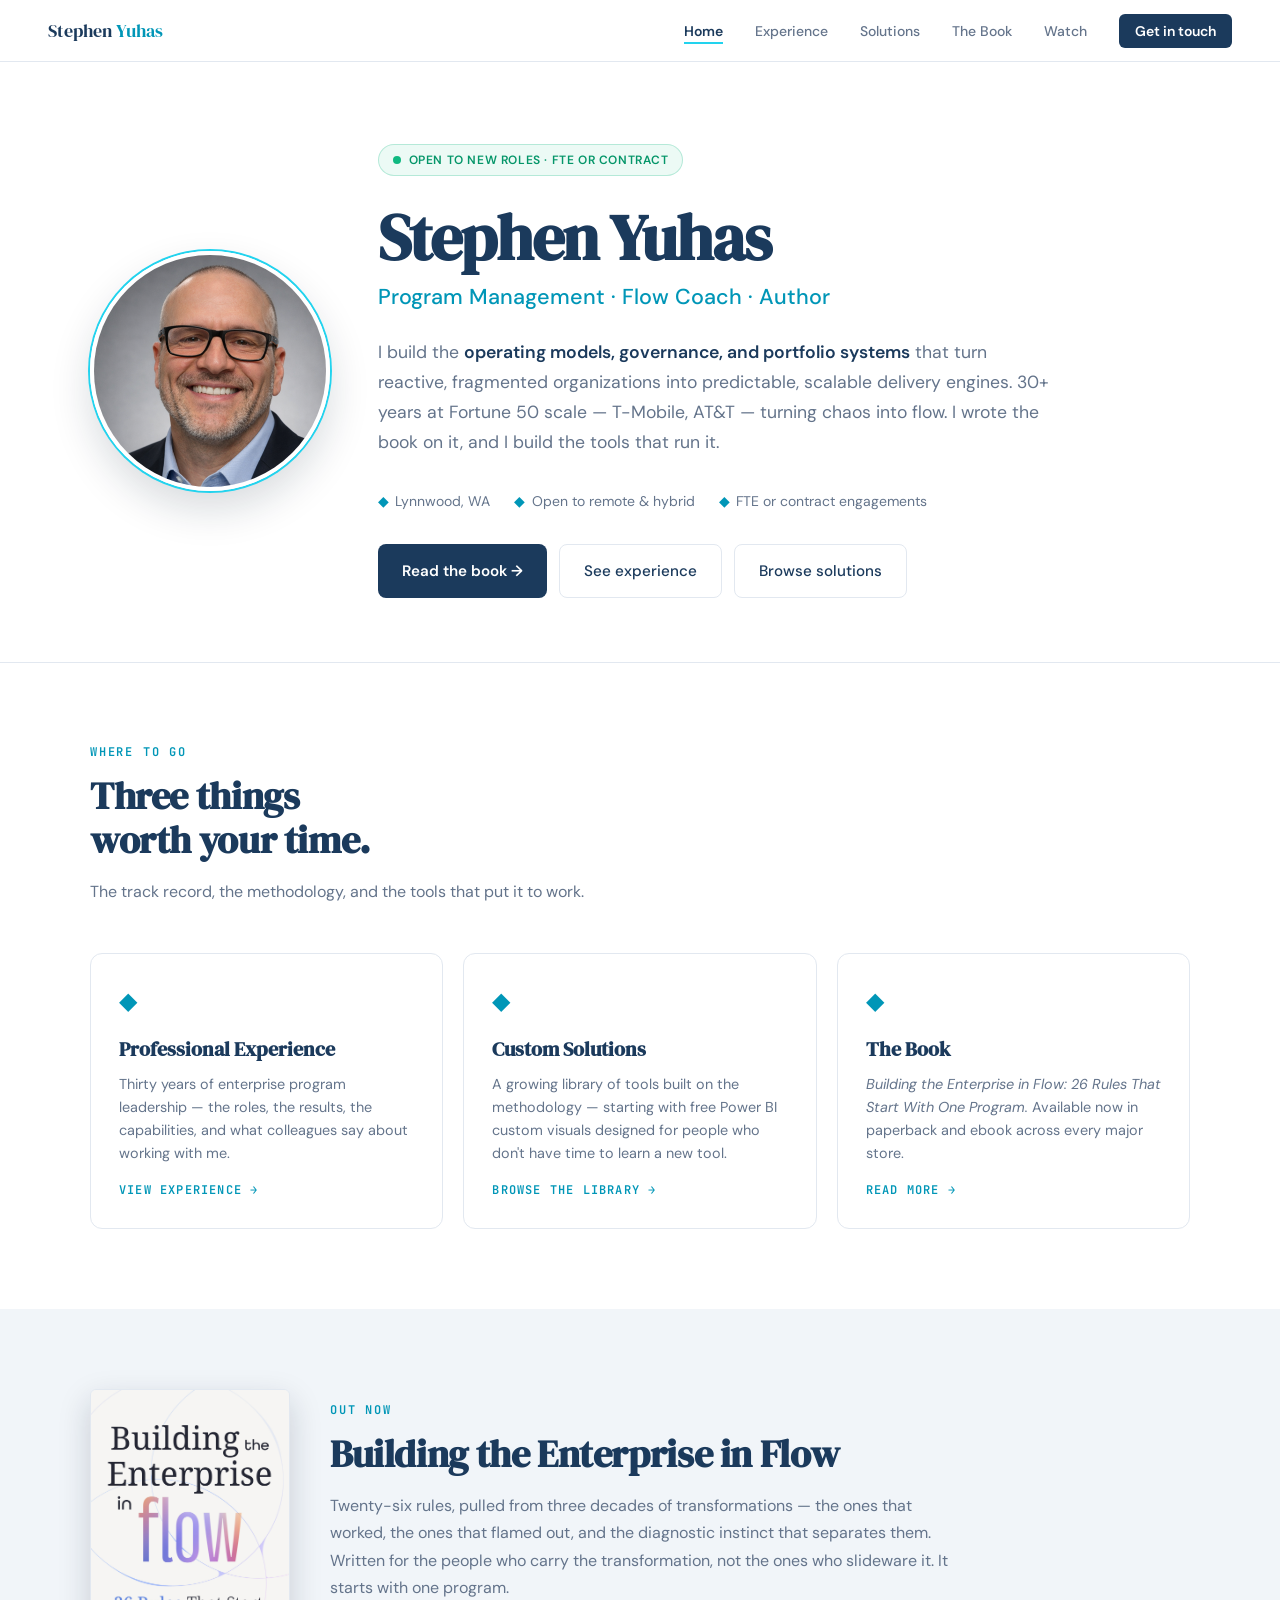
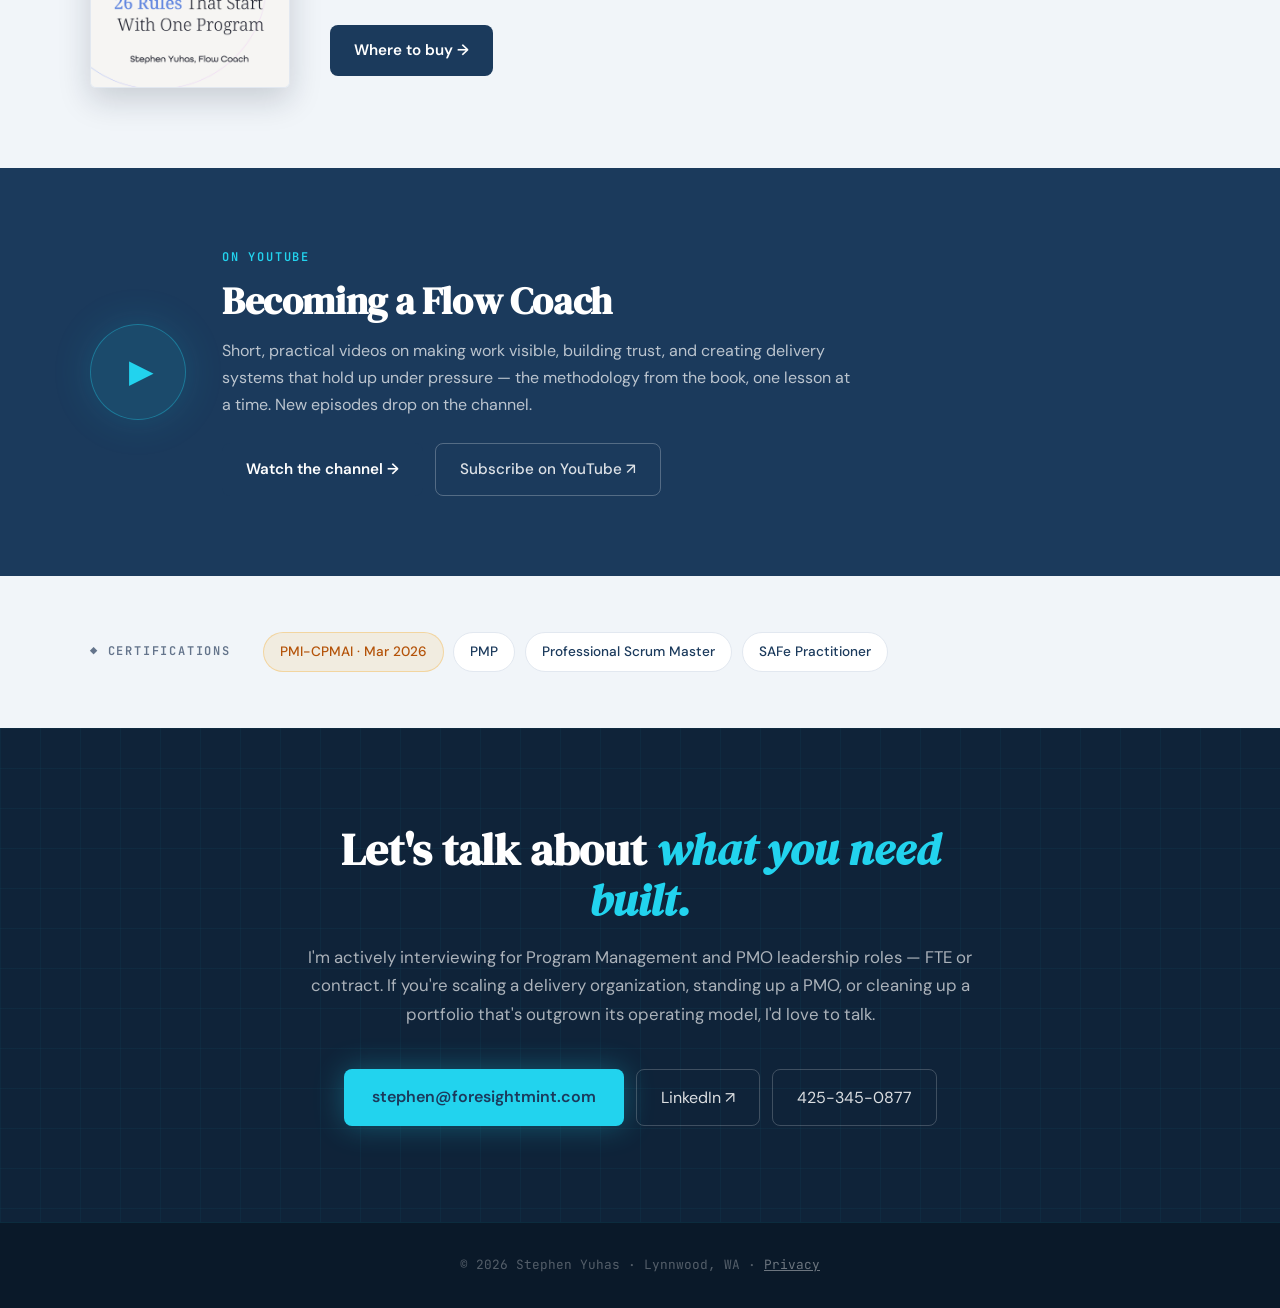
==== commit 9d559be3: "killing subscription for now" ====
--- a/index.html
+++ b/index.html
@@ -49,7 +49,6 @@
           <a href="experience.html" class="btn-secondary">See experience</a>
           <a href="solutions.html" class="btn-secondary">Browse solutions</a>
         </div>
-        <a href="#signup" class="hero-freebie"><span class="tag">Free</span> Get the first 5 rules of the book by email →</a>
       </div>
     </div>
   </div>
@@ -84,27 +83,6 @@
         <div class="dest-go">Read more →</div>
       </a>
     </div>
-  </div>
-</section>
-
-<!-- EMAIL SIGNUP -->
-<section class="signup" id="signup">
-  <div class="signup-inner">
-    <div class="section-label">Free download</div>
-    <h2 class="section-title">Get the first 5 rules — free.</h2>
-    <p class="section-sub signup-sub-inline">
-      The opening five rules from <em>Building the Enterprise in Flow</em>, sent straight to your inbox — plus the occasional note on flow, delivery, and new videos. No spam, no fluff.
-    </p>
-
-    <!-- MailerLite: Flow List — First 5 Rules signup (account 2558794 / form 194998658300642772) -->
-    <form class="signup-form" data-ml-form action="https://assets.mailerlite.com/jsonp/2558794/forms/194998658300642772/subscribe" method="post" target="_blank">
-      <input type="email" name="fields[email]" placeholder="you@company.com" aria-label="Email address" required>
-      <input type="hidden" name="ml-submit" value="1">
-      <input type="hidden" name="anticsrf" value="true">
-      <button type="submit">Send me the rules →</button>
-    </form>
-    <p class="signup-fine">Unsubscribe anytime. Your email stays between us.</p>
-    <p class="signup-success" hidden>✓ Check your inbox — the first five rules are on the way.</p>
   </div>
 </section>
 
@@ -173,22 +151,5 @@
   <p>© 2026 Stephen Yuhas · Lynnwood, WA · <a href="privacy.html" style="color: rgba(255,255,255,0.4);">Privacy</a></p>
 </footer>
 
-<script>
-(function(){
-  document.querySelectorAll('form[data-ml-form]').forEach(function(form){
-    form.addEventListener('submit', function(e){
-      e.preventDefault();
-      var email = form.querySelector('input[type="email"]');
-      if(email && !email.checkValidity()){ email.reportValidity(); return; }
-      try { fetch(form.action, { method:'POST', body:new FormData(form), mode:'no-cors' }); } catch(err){}
-      var wrap = form.parentNode;
-      form.style.display = 'none';
-      var fine = wrap.querySelector('.signup-fine'); if(fine){ fine.style.display='none'; }
-      var ok = wrap.querySelector('.signup-success'); if(ok){ ok.hidden = false; }
-    });
-  });
-})();
-</script>
-
 </body>
 </html>
